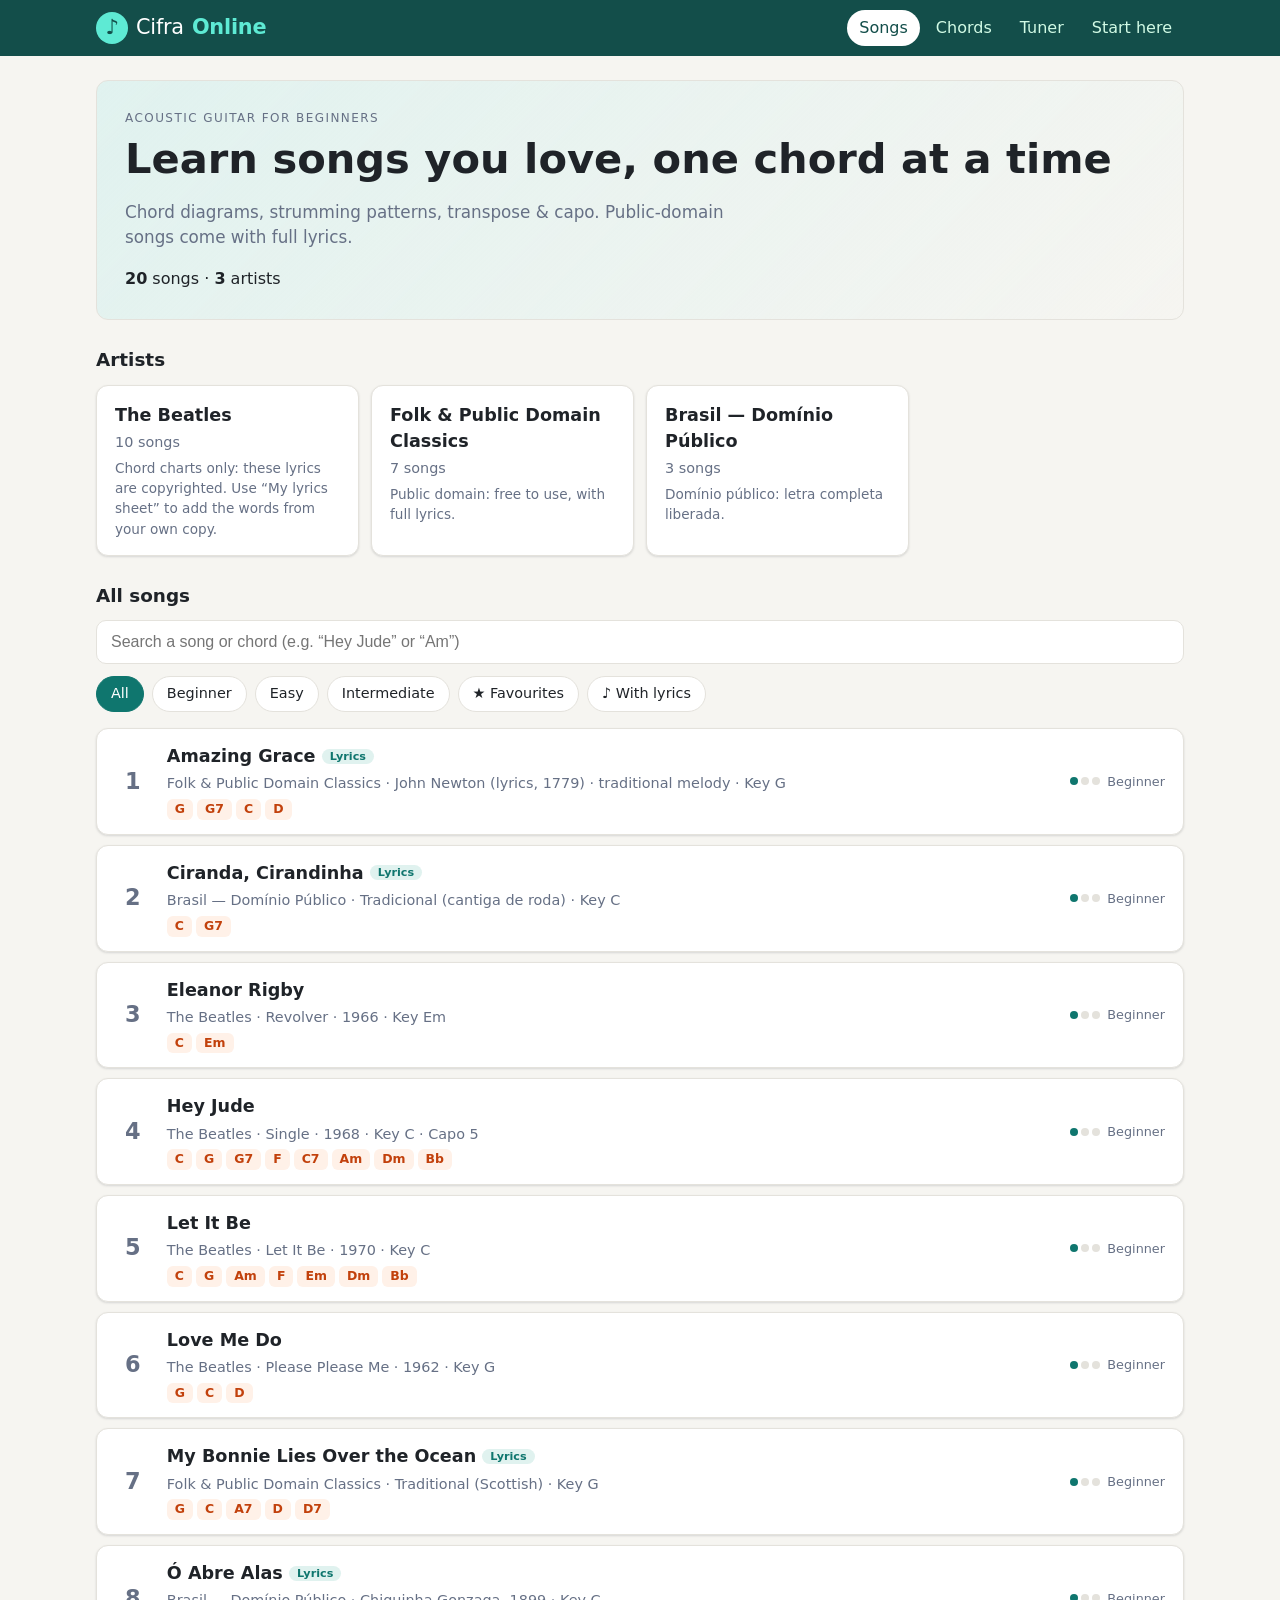
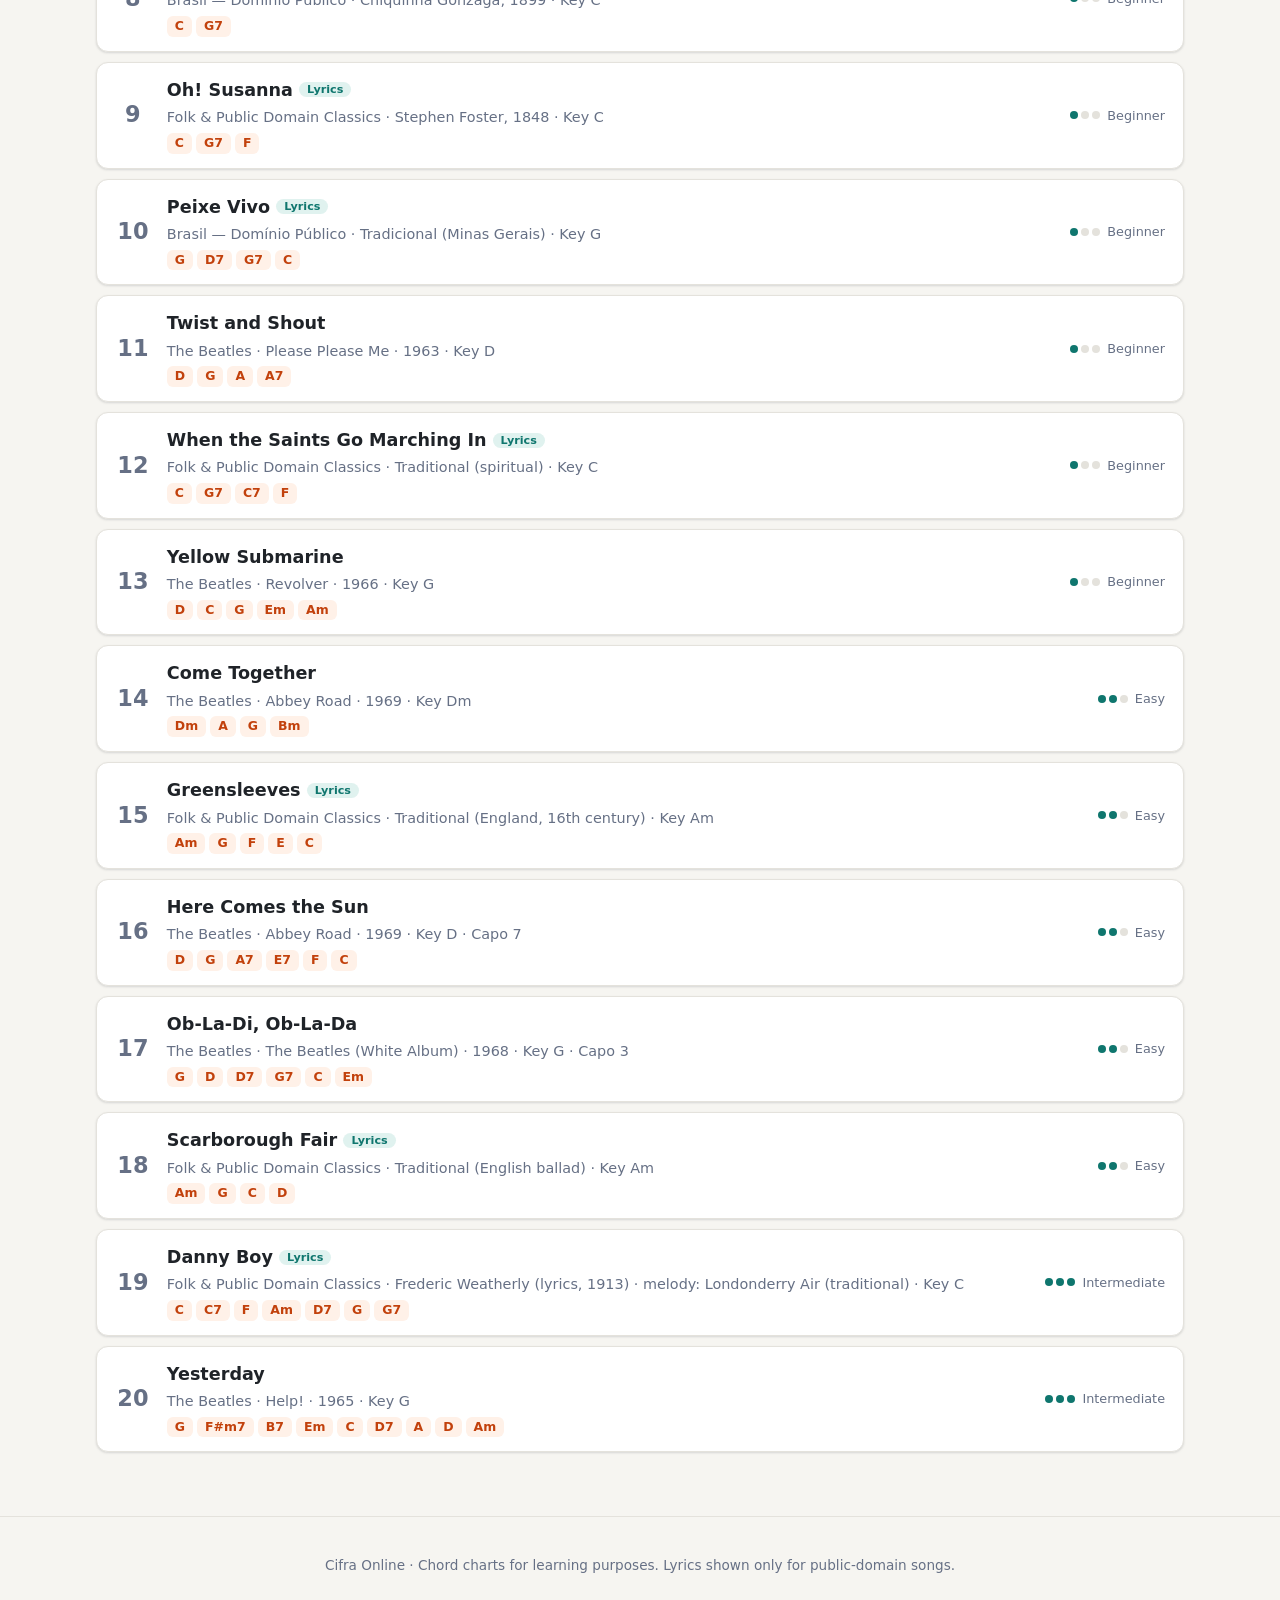
==== cifra-online.html @ 8c6633c1 "Tuner: choosing an option on a string replaces the note and closes the highlights First tap on a str" ====
<!doctype html>
<html lang="en">
<head>
  <meta charset="utf-8">
  <meta name="viewport" content="width=device-width, initial-scale=1">
  <title>Cifra Online — easy guitar chords for beginners</title>
  <meta name="description" content="Easy acoustic guitar chord charts for Beatles songs: diagrams, strumming patterns, transpose and capo.">
  <link rel="icon" href="data:image/svg+xml,<svg xmlns='http://www.w3.org/2000/svg' viewBox='0 0 100 100'><text y='.9em' font-size='90'>🎸</text></svg>">
  <style>
:root {
  --bg: #f6f5f1;
  --surface: #ffffff;
  --text: #1f2328;
  --muted: #667085;
  --border: #e4e2dc;
  --accent: #0f766e;
  --accent-soft: #e0f2ef;
  --chord: #c2410c;
  --chord-soft: #fff1e8;
  --top: #134e4a;
  --radius: 12px;
  --shadow: 0 1px 2px rgba(16, 24, 40, .06), 0 1px 3px rgba(16, 24, 40, .08);
}
@media (prefers-color-scheme: dark) {
  :root {
    --bg: #111416;
    --surface: #1a1f22;
    --text: #e8eaeb;
    --muted: #98a2ab;
    --border: #2b3236;
    --accent: #2dd4bf;
    --accent-soft: #123a36;
    --chord: #fb923c;
    --chord-soft: #3a2418;
    --top: #0b2b29;
    --shadow: none;
  }
}

* { box-sizing: border-box; }
html { scroll-behavior: auto; }
body {
  margin: 0;
  font-family: system-ui, -apple-system, "Segoe UI", Roboto, sans-serif;
  background: var(--bg);
  color: var(--text);
  line-height: 1.5;
}
a { color: var(--accent); }
h1 { font-size: clamp(1.8rem, 4vw, 2.6rem); margin: .2em 0; line-height: 1.15; }
h2 { font-size: 1.15rem; margin: 1.4em 0 .6em; }
code { background: var(--accent-soft); padding: 2px 6px; border-radius: 6px; }

.container { max-width: 1120px; margin: 0 auto; padding: 24px 16px 64px; }

/* Top bar */
.topbar { background: var(--top); color: #fff; position: sticky; top: 0; z-index: 10; }
.topbar-inner { max-width: 1120px; margin: 0 auto; padding: 10px 16px; display: flex; align-items: center; justify-content: space-between; gap: 16px; flex-wrap: wrap; }
.logo { color: #fff; text-decoration: none; font-size: 1.3rem; letter-spacing: -.01em; display: flex; align-items: center; gap: 8px; }
.logo b { color: #5eead4; }
.logo-mark { display: inline-grid; place-items: center; width: 32px; height: 32px; border-radius: 50%; background: #5eead4; color: var(--top); font-weight: 700; }
.nav { display: flex; gap: 4px; }
.nav a { color: #d1fae5; text-decoration: none; padding: 6px 12px; border-radius: 999px; font-weight: 500; }
.nav a:hover { background: rgba(255,255,255,.1); }
.nav a.active { background: #fff; color: var(--top); }

/* Hero / home */
.hero { background: linear-gradient(135deg, var(--accent-soft), transparent); border: 1px solid var(--border); border-radius: var(--radius); padding: 28px; margin-bottom: 20px; }
.eyebrow { text-transform: uppercase; letter-spacing: .12em; font-size: .75rem; color: var(--muted); margin: 0; }
.lead { color: var(--muted); font-size: 1.05rem; max-width: 60ch; }
.stats { margin: 0; }

.filters { display: flex; flex-direction: column; gap: 12px; margin-bottom: 16px; }
#search { width: 100%; padding: 12px 14px; font-size: 1rem; border-radius: 10px; border: 1px solid var(--border); background: var(--surface); color: var(--text); }
#search:focus { outline: 2px solid var(--accent); outline-offset: 1px; }
.chips { display: flex; flex-wrap: wrap; gap: 8px; }
.chip { border: 1px solid var(--border); background: var(--surface); color: var(--text); padding: 6px 14px; border-radius: 999px; cursor: pointer; font: inherit; font-size: .9rem; }
.chip.on { background: var(--accent); border-color: var(--accent); color: #fff; }

.song-list { display: grid; gap: 10px; }
.song-card { display: flex; align-items: center; gap: 16px; background: var(--surface); border: 1px solid var(--border); border-radius: var(--radius); padding: 14px 18px; text-decoration: none; color: inherit; box-shadow: var(--shadow); transition: transform .1s, border-color .1s; }
.song-card:hover { border-color: var(--accent); transform: translateY(-1px); }
.rank { font-size: 1.4rem; font-weight: 700; color: var(--muted); width: 1.6em; text-align: center; flex: none; }
.song-main { flex: 1; min-width: 0; display: flex; flex-direction: column; gap: 4px; }
.song-title { font-weight: 650; font-size: 1.1rem; }
.song-meta { color: var(--muted); font-size: .9rem; }
.star { color: #eab308; }
.chord-pills { display: flex; flex-wrap: wrap; gap: 4px; }
.pill { font-size: .78rem; font-weight: 600; color: var(--chord); background: var(--chord-soft); padding: 1px 8px; border-radius: 6px; }
.empty { color: var(--muted); text-align: center; padding: 40px; }

.level { display: inline-flex; align-items: center; gap: 3px; font-size: .8rem; color: var(--muted); white-space: nowrap; }
.level i { width: 8px; height: 8px; border-radius: 50%; background: var(--border); display: inline-block; }
.level i.on { background: var(--accent); }
.level span { margin-left: 4px; }

/* Song page */
.crumbs { font-size: .9rem; color: var(--muted); }
.crumbs a { text-decoration: none; }
.song-header { display: flex; justify-content: space-between; align-items: flex-start; gap: 16px; margin-bottom: 12px; }
.song-artist { margin: 0; color: var(--muted); font-size: 1.05rem; }
.song-facts { display: flex; flex-wrap: wrap; gap: 14px; align-items: center; color: var(--muted); font-size: .9rem; margin: 8px 0 0; }
.icon-btn { font-size: 1.6rem; background: none; border: 1px solid var(--border); border-radius: 50%; width: 48px; height: 48px; cursor: pointer; color: var(--border); flex: none; }
.icon-btn.on { color: #eab308; border-color: #eab308; }

.toolbar { display: flex; flex-wrap: wrap; gap: 10px 14px; align-items: center; background: var(--surface); border: 1px solid var(--border); border-radius: var(--radius); padding: 10px 12px; position: sticky; top: 56px; z-index: 5; box-shadow: var(--shadow); }
.tool { display: flex; align-items: center; gap: 6px; }
.tool-label { font-size: .75rem; text-transform: uppercase; letter-spacing: .08em; color: var(--muted); }
.key-name { min-width: 3.2em; text-align: center; color: var(--chord); font-size: 1.05rem; }
.btn { font: inherit; font-size: .9rem; border: 1px solid var(--border); background: var(--bg); color: var(--text); padding: 6px 12px; border-radius: 8px; cursor: pointer; text-decoration: none; display: inline-block; }
.btn:hover { border-color: var(--accent); }
.btn.primary { background: var(--accent); color: #fff; border-color: var(--accent); padding: 10px 18px; }
.btn.small { padding: 4px 10px; font-size: .85rem; }
.toggle { display: flex; align-items: center; gap: 6px; font-size: .9rem; cursor: pointer; }
#speed { width: 90px; accent-color: var(--accent); }

.sounding { color: var(--muted); margin: 14px 2px; }
.sounding strong { color: var(--text); }
.callout { background: var(--accent-soft); border-radius: 10px; padding: 10px 14px; }

.song-layout { display: grid; grid-template-columns: minmax(0, 1fr) 300px; gap: 24px; align-items: start; }
@media (max-width: 860px) {
  .song-layout { grid-template-columns: 1fr; }
  .sidebar { order: -1; }
  .toolbar { position: static; }
}

.sheet { background: var(--surface); border: 1px solid var(--border); border-radius: var(--radius); padding: 8px 22px 22px; box-shadow: var(--shadow); }
.section h3 { font-size: .8em; text-transform: uppercase; letter-spacing: .1em; color: var(--muted); margin: 1.4em 0 .5em; display: flex; align-items: center; gap: 8px; }
.repeat { font-size: .85em; background: var(--accent-soft); color: var(--accent); padding: 1px 8px; border-radius: 999px; letter-spacing: 0; font-weight: 700; }
.bars { display: flex; flex-wrap: wrap; margin-bottom: 8px; border-left: 3px solid var(--text); }
.bar { flex: 1 0 5.5em; display: flex; gap: .4em; align-items: center; padding: .45em .6em; border-right: 1px solid var(--border); border-top: 1px solid var(--border); border-bottom: 1px solid var(--border); min-height: 2.6em; }
.bars .bar:last-child { border-right: 3px solid var(--text); }
.chord { font: inherit; font-weight: 700; color: var(--chord); background: none; border: none; padding: 2px 4px; border-radius: 6px; cursor: pointer; }
.chord:hover { background: var(--chord-soft); }
.flash { animation: flash .5s; }
@keyframes flash { from { background: var(--chord); color: #fff; } to { background: transparent; } }
.note { font-size: .8em; color: var(--muted); font-style: italic; margin: 4px 0 0; }

.panel { background: var(--surface); border: 1px solid var(--border); border-radius: var(--radius); padding: 4px 16px 16px; margin-bottom: 16px; box-shadow: var(--shadow); }
.panel h2 small { font-weight: 400; color: var(--muted); font-size: .8rem; }
.diagrams { display: grid; grid-template-columns: repeat(auto-fill, minmax(84px, 1fr)); gap: 8px; }
.diagrams.big { grid-template-columns: repeat(auto-fill, minmax(130px, 1fr)); gap: 12px; }
.diagram-card { background: var(--bg); border: 1px solid var(--border); border-radius: 10px; padding: 6px 4px 2px; cursor: pointer; display: flex; flex-direction: column; align-items: center; color: var(--text); font: inherit; }
.diagram-card:hover { border-color: var(--chord); }
.diagram-card.static { cursor: default; width: 130px; flex: none; }
.diagram-card small { color: var(--muted); font-size: .72rem; padding-bottom: 4px; text-align: center; }
.diagram-name { font-weight: 700; color: var(--chord); }
.diagram { width: 100%; max-width: 120px; }
.diagram .fret, .diagram .string { stroke: var(--muted); stroke-width: 1; }
.diagram .nut { fill: var(--text); }
.diagram .dot { fill: var(--text); }
.diagram .finger { fill: var(--surface); font-size: 9px; font-weight: 700; }
.diagram .open { fill: none; stroke: var(--text); stroke-width: 1.3; }
.diagram .mute { fill: var(--muted); font-size: 12px; }
.diagram .fret-label { fill: var(--muted); font-size: 10px; }

.strum { display: flex; gap: 4px; margin-bottom: 10px; }
.beat { flex: 1; display: flex; flex-direction: column; align-items: center; background: var(--bg); border-radius: 8px; padding: 6px 0; border: 1px solid var(--border); }
.beat b { font-size: 1.3rem; color: var(--chord); line-height: 1; }
.beat.rest b { color: var(--border); }
.beat small { color: var(--muted); font-size: .75rem; }
.beat.now { background: var(--chord-soft); border-color: var(--chord); }
.hint { font-size: .85rem; color: var(--muted); }
.tips { padding-left: 18px; margin: 0; font-size: .92rem; }
.tips li { margin-bottom: 8px; }
.copyright { text-align: center; }

/* Chords & learn */
.legend { display: flex; flex-wrap: wrap; gap: 8px 20px; font-size: .9rem; color: var(--muted); }
.legend b { display: inline-block; vertical-align: middle; margin-right: 4px; }
.dot-sample { width: 12px; height: 12px; border-radius: 50%; background: var(--text); }
.open-sample { width: 10px; height: 10px; border-radius: 50%; border: 1.5px solid var(--text); }

.learn-card { background: var(--surface); border: 1px solid var(--border); border-radius: var(--radius); padding: 4px 22px 16px; margin-bottom: 16px; box-shadow: var(--shadow); }
.learn-row { display: flex; gap: 24px; align-items: center; flex-wrap: wrap; }
.tuner { display: grid; grid-template-columns: repeat(6, 1fr); gap: 8px; }
@media (max-width: 520px) { .tuner { grid-template-columns: repeat(3, 1fr); } }
.string-btn { font: inherit; background: var(--bg); border: 1px solid var(--border); border-radius: 10px; padding: 10px 4px; cursor: pointer; color: var(--text); display: flex; flex-direction: column; align-items: center; }
.string-btn:hover { border-color: var(--accent); }
.string-btn b { font-size: 1.4rem; color: var(--accent); }
.string-btn small { color: var(--muted); }
.bars.demo { max-width: 400px; font-size: 18px; }

.footer { text-align: center; color: var(--muted); font-size: .85rem; padding: 24px 16px; border-top: 1px solid var(--border); }

@media print {
  .topbar, .toolbar, .footer, .crumbs, .icon-btn, #playStrum, .copyright { display: none !important; }
  body { background: #fff; color: #000; }
  .song-layout { grid-template-columns: 1fr 220px; }
  .sheet, .panel { box-shadow: none; border: none; }
}

/* View tabs + "My lyrics sheet" */
.view-tabs { display: flex; gap: 4px; margin: 4px 0 12px; border-bottom: 1px solid var(--border); }
.tab { font: inherit; background: none; border: none; border-bottom: 3px solid transparent; padding: 8px 14px; cursor: pointer; color: var(--muted); font-weight: 600; }
.tab.on { color: var(--accent); border-bottom-color: var(--accent); }
.my-text { width: 100%; min-height: 420px; font-family: ui-monospace, Menlo, Consolas, monospace; font-size: 15px; line-height: 1.6; padding: 12px; border-radius: 10px; border: 1px solid var(--border); background: var(--bg); color: var(--text); resize: vertical; }
.edit-actions { display: flex; flex-wrap: wrap; gap: 8px; margin-top: 10px; }
.edit-actions.top { justify-content: flex-end; margin: 10px 0 0; }
.btn.danger { color: #dc2626; }
.empty-mine { text-align: center; padding: 24px 8px; }
.cp-heading { font-size: .8em; text-transform: uppercase; letter-spacing: .1em; color: var(--muted); margin: 1.4em 0 .4em; }
.cp-line { display: flex; flex-wrap: wrap; align-items: flex-end; margin-bottom: .3em; }
.cp-seg { display: inline-flex; flex-direction: column; }
.cp-chord { min-height: 1.5em; }
.cp-chord .chord { padding: 0 2px; margin-left: -2px; }
.cp-text { white-space: pre; }
.cp-gap { height: .8em; }
@media print { .view-tabs, .edit-actions { display: none !important; } }

/* Artists */
.artist-grid { display: grid; grid-template-columns: repeat(auto-fill, minmax(240px, 1fr)); gap: 12px; margin-bottom: 8px; }
.artist-card { display: flex; flex-direction: column; gap: 4px; background: var(--surface); border: 1px solid var(--border); border-radius: var(--radius); padding: 16px 18px; text-decoration: none; color: inherit; box-shadow: var(--shadow); }
.artist-card:hover { border-color: var(--accent); }
.artist-name { font-weight: 700; font-size: 1.1rem; }
.artist-note { font-size: .85rem; color: var(--muted); }
.badge { font-size: .7rem; font-weight: 700; color: var(--accent); background: var(--accent-soft); padding: 1px 8px; border-radius: 999px; vertical-align: middle; }
.song-artist a { color: inherit; }
.view-tabs[hidden] { display: none; }

/* ---------- Fretboard & Tuner ---------- */
:root { --fw: 52px; --open-w: 46px; --tune-w: 128px;
  --c-root: #dc2626; --c-third: #2563eb; --c-fifth: #059669; --c-seventh: #9333ea; --c-other: #d97706;
  --wood: #4a2f1d; --wood-2: #5b3a24; --fretwire: #c8c2b4; --string: #e9e4d6; }
@media (max-width: 640px) { :root { --fw: 42px; --open-w: 40px; --tune-w: 104px; } }

.fb-tuning-bar { display: flex; flex-wrap: wrap; gap: 10px 14px; align-items: center; padding-top: 12px; }
.fb-tuning-bar select, .fb-type-row select { font: inherit; padding: 6px 10px; border-radius: 8px; border: 1px solid var(--border); background: var(--bg); color: var(--text); max-width: 100%; }
.fb-tuning-names { display: flex; gap: 8px; flex-wrap: wrap; font-size: 1.3rem; font-weight: 700; margin: 12px 0 4px; }
.fb-tuning-names span { background: var(--accent-soft); color: var(--accent); padding: 2px 12px; border-radius: 8px; }
.fb-changes { margin: 8px 0 0; padding-left: 18px; font-size: .92rem; }
.fb-changes li { margin-bottom: 6px; }
.warn { color: #dc2626; font-weight: 600; }
.fb-modes { margin-top: 20px; }
.fb-roots { margin: 8px 0; }
.fb-roots .chip { min-width: 46px; }
.fb-type-row { display: flex; flex-wrap: wrap; gap: 10px; align-items: center; }
.fb-formula { font-size: 1.05rem; }
.fb-options { display: flex; flex-wrap: wrap; gap: 10px 18px; align-items: center; margin: 10px 0; }

.fb-wrap { overflow-x: auto; border-radius: var(--radius); border: 1px solid var(--border); background: var(--surface); padding: 10px 6px 4px; }
.fb { width: 100%; min-width: max-content; user-select: none; -webkit-user-select: none; }
.fb.lefty .fb-row { direction: rtl; }
.fb.lefty .fb-tune, .fb.lefty .fb-cell { direction: ltr; }
.fb-row { display: grid; grid-template-columns: var(--tune-w) 1fr; align-items: stretch; }
.fb-tune { display: flex; align-items: center; justify-content: flex-end; gap: 4px; padding-right: 8px; }
.fb-btn { font: inherit; width: 26px; height: 26px; border-radius: 6px; border: 1px solid var(--border); background: var(--bg); color: var(--text); cursor: pointer; line-height: 1; }
.fb-btn:hover { border-color: var(--accent); }
.fb-note { font: inherit; font-weight: 700; min-width: 48px; padding: 2px 6px; border-radius: 6px; border: 1px solid var(--border); background: var(--surface); color: var(--text); cursor: pointer; white-space: nowrap; }
.fb-note.changed { border-color: var(--chord); color: var(--chord); }
.fb-note em { font-style: normal; font-size: .75em; margin-left: 3px; color: var(--chord); }

.fb-strings { display: grid; grid-template-columns: var(--open-w) repeat(15, minmax(var(--fw), 1fr)); position: relative; background: linear-gradient(var(--wood), var(--wood-2)); touch-action: pan-y; cursor: ew-resize; }
.fb-row:first-child .fb-strings { border-radius: 8px 8px 0 0; }
.fb-row:nth-last-child(2) .fb-strings { border-radius: 0 0 8px 8px; }
.fb-strings::before { content: ""; position: absolute; left: 0; right: 0; top: 50%; height: var(--thick); transform: translateY(-50%); background: var(--string); box-shadow: 0 1px 1px rgba(0,0,0,.4); pointer-events: none; }
.fb-row.dragging .fb-strings::before { background: #fde68a; }
.fb-cell { position: relative; height: 38px; border-right: 2px solid var(--fretwire); }
.fb-cell.open { background: var(--surface); border-right: 6px solid #f1ede4; }
.fb-dot { position: absolute; left: 50%; top: 50%; transform: translate(-50%, -50%); width: 23px; height: 23px; border-radius: 50%; display: grid; place-items: center; font-size: .66rem; font-weight: 700; letter-spacing: -.02em; color: #fff; z-index: 1; pointer-events: none;
  background-image: radial-gradient(circle at 35% 30%, rgba(255,255,255,.28), rgba(255,255,255,0) 60%);
  box-shadow: 0 1px 2px rgba(0,0,0,.35); transition: transform .18s ease, opacity .18s ease, box-shadow .18s ease, background-color .18s ease; }
.fb-row.dragging .fb-dot { transform: translate(calc(-50% + var(--dx, 0px)), -50%); opacity: .85; }
.fb-dot.natural { background-color: #f8fafc; color: #1f2328; }
.fb-dot.accidental { background-color: rgba(248, 250, 252, .3); color: #fff; font-weight: 500; }
.fb-dot.ghost { background-color: rgba(255,255,255,.16); color: rgba(255,255,255,.75); font-weight: 500; width: 18px; height: 18px; font-size: .58rem; box-shadow: none; }
.fb-dot.role-root { background-color: var(--c-root); }
.fb-dot.role-third { background-color: var(--c-third); }
.fb-dot.role-fifth { background-color: var(--c-fifth); }
.fb-dot.role-seventh { background-color: var(--c-seventh); }
.fb-dot.role-other { background-color: var(--c-other); }
.fb-dot.faded { opacity: .3; transform: translate(-50%, -50%) scale(.82); }
.fb-dot.pick { box-shadow: 0 0 0 2px #fff, 0 0 0 3.5px rgba(17,17,17,.85), 0 2px 6px rgba(0,0,0,.45); transform: translate(-50%, -50%) scale(1.08); z-index: 2; }
.fb-mute { position: absolute; inset: 0; display: grid; place-items: center; font-size: 1.3rem; font-weight: 700; color: var(--muted); }
.fb-row.markers .fb-strings { background: none; cursor: default; touch-action: auto; }
.fb-row.markers .fb-strings::before { display: none; }
.fb-cell.mark { border-right: 2px solid transparent; height: 34px; display: flex; flex-direction: column; align-items: center; justify-content: center; color: var(--muted); font-size: .75rem; }
.fb-cell.mark b { font-size: .6rem; letter-spacing: 2px; color: var(--chord); height: 10px; }

.fb-legend { display: flex; flex-wrap: wrap; gap: 8px 18px; margin: 10px 2px 18px; font-size: .88rem; color: var(--muted); align-items: center; }
.fb-legend span { display: inline-flex; align-items: center; gap: 6px; }
.fb-legend .fb-dot { position: static; transform: none; width: 16px; height: 16px; display: inline-grid; font-size: .58rem; }
.fb-legend .fb-dot.natural { border: 1px solid var(--border); }
.fb-legend .fb-dot.accidental { background: #94a3b8; }
.fb-legend .fb-dot.pick { transform: none; }

.diagram-card.on { border-color: var(--chord); box-shadow: 0 0 0 2px var(--chord); }
.diagram-card code { font-size: .75rem; }
.fb-compare-row { display: flex; align-items: center; gap: 16px; flex-wrap: wrap; }
.fb-compare-row .diagram-card { width: 140px; cursor: default; }
.fb-arrow { font-size: 2rem; color: var(--muted); }
.fb-tuning-bar .tool, .fb-type-row .tool { flex-wrap: wrap; min-width: 0; max-width: 100%; }
.fb-tuning-bar select, .fb-type-row select { width: auto; max-width: min(100%, calc(100vw - 48px)); }

/* Mode switch (segmented control) */
.fb-mode-row { display: flex; flex-wrap: wrap; align-items: center; gap: 8px 12px; margin-top: 20px; }
.fb-seg { display: inline-flex; border: 1px solid var(--border); border-radius: 999px; padding: 3px; background: var(--surface); gap: 2px; margin: 0; }
.fb-seg .tab { border: none; border-radius: 999px; padding: 8px 18px; color: var(--muted); font-weight: 600; }
.fb-seg .tab.on { background: var(--accent); color: #fff; }
.fb-types { margin: 6px 0; }
.fb-types .chip small, .fb-pickers .chip small { color: inherit; opacity: .7; font-weight: 700; margin-right: 2px; }
.fb-sub { margin: 10px 0 4px; }
.note-link { font: inherit; font-weight: 700; background: none; border: none; border-bottom: 2px dotted var(--accent); color: var(--text); cursor: pointer; padding: 0 2px; }
.note-link.on { background: #facc15; color: #111; border-radius: 4px; }

/* Tapped note: every place it appears glows, the exact pitch is filled */
.fb-dot.focus { box-shadow: 0 0 0 2px #facc15, 0 0 10px 1px rgba(250, 204, 21, .8); opacity: 1 !important; z-index: 3; }
.fb-dot.focus-exact { background-color: #facc15 !important; color: #111 !important; transform: translate(-50%, -50%) scale(1.1); }
.fb-dot.inline { position: static; transform: none; display: inline-grid; vertical-align: middle; margin-right: 6px; width: 22px; height: 22px; }
.fb-focus { display: flex; flex-wrap: wrap; gap: 8px 12px; align-items: center; justify-content: space-between; margin: 10px 2px 0; font-size: .92rem; }

/* Rotate hint: only on phones held upright */
.rotate-hint { display: none; }
@media (orientation: portrait) and (max-width: 640px) { .rotate-hint { display: block; } }

/* Phone held sideways: fit all 15 frets on screen */
@media (orientation: landscape) and (max-height: 540px) {
  :root { --fw: 26px; --open-w: 30px; --tune-w: 58px; }
  .topbar { position: static; }
  .container { padding-left: max(10px, env(safe-area-inset-left)); padding-right: max(10px, env(safe-area-inset-right)); }
  .fb-wrap { padding: 4px 2px 2px; }
  .fb-btn { display: none; }
  .fb-tune { padding-right: 4px; }
  .fb-note { min-width: 0; padding: 1px 4px; font-size: .8rem; }
  .fb-cell { height: 31px; }
  .fb-cell.mark { height: 24px; }
  .fb-dot { width: 19px; height: 19px; font-size: .56rem; }
  .fb-dot.ghost { width: 15px; height: 15px; font-size: .5rem; }
}

/* Full-screen neck */
.fb-stage:fullscreen, .fb-stage:-webkit-full-screen { background: var(--bg); padding: 12px max(12px, env(safe-area-inset-left)); overflow: auto; display: flex; flex-direction: column; justify-content: center; }
.fb-stage:fullscreen .fb-wrap { flex: none; }

/* Finger numbers inside the dots */
.fb-dot.finger { font-size: .74rem; font-weight: 800; }
.fb-dot.finger.open-string { background-color: transparent; color: #fff; box-shadow: inset 0 0 0 2px #fff; background-image: none; }
.fb-legend .fb-dot.finger.open-string { color: var(--text); box-shadow: inset 0 0 0 1.5px var(--text); }
.fb-dot.barre-note { border-radius: 7px; }
.fb-pos { display: flex; flex-wrap: wrap; gap: 6px; align-items: center; margin: 6px 0; }
.fb-pos .chip { min-width: 40px; padding: 4px 10px; }
.finger-count { display: block; font-weight: 600; color: var(--text); }

/* Bar above the neck: current tuning + back to standard */
.fb-stage-bar { display: flex; flex-wrap: wrap; align-items: center; justify-content: space-between; gap: 6px 12px; margin-bottom: 8px; font-size: .92rem; }
.fb-stage-bar strong { letter-spacing: .08em; color: var(--chord); }
.btn:disabled { opacity: .45; cursor: default; border-color: var(--border); }
#stdBtn:not(:disabled) { background: var(--accent); color: #fff; border-color: var(--accent); }
@media (orientation: landscape) and (max-height: 540px) { .fb-stage-bar { margin-bottom: 4px; font-size: .82rem; } }

/* Building your own shape */
.fb-dot.option { opacity: 1 !important; transform: translate(-50%, -50%) scale(1) !important; outline: 2px dashed #fff; outline-offset: 2px; z-index: 2; }
.fb-row.active-string .fb-strings::before { background: #fde68a; box-shadow: 0 0 6px rgba(253, 230, 138, .8); }
.fb-row.active-string .fb-note { border-color: #facc15; }
.fb-shape-info { display: flex; flex-wrap: wrap; gap: 6px 14px; align-items: center; margin: 10px 2px 0; padding: 8px 12px; border-radius: 10px; background: var(--accent-soft); font-size: .92rem; }
.fb-shape-info .chord-name { color: var(--chord); font-size: 1.05rem; }
.fb-shape-btns { display: inline-flex; gap: 6px; margin-left: auto; }
.ok { color: #059669; font-weight: 600; }
.fb-edit-hint { margin: 8px 2px 0; }

</style>
</head>
<body>
  <header class="topbar">
    <div class="topbar-inner">
      <a class="logo" href="#/"><span class="logo-mark">♪</span> Cifra<b>Online</b></a>
      <nav class="nav">
        <a href="#/" data-route="home">Songs</a>
        <a href="#/chords" data-route="chords">Chords</a>
        <a href="#/tuner" data-route="tuner">Tuner</a>
        <a href="#/learn" data-route="learn">Start here</a>
      </nav>
    </div>
  </header>

  <main id="app" class="container"></main>

  <footer class="footer">
    <p>Cifra Online · Chord charts for learning purposes. Lyrics shown only for public-domain songs.</p>
  </footer>

  <script>
/*
 * Song data.
 *
 * Lyrics are intentionally NOT included (they are copyrighted). Each song is
 * described by its chord progression, which is what a beginner needs to play
 * along with the recording.
 *
 * Format of a section line:
 *   "C | G | Am | F"   -> four bars, one chord per bar
 *   "G C | D"          -> first bar split between G and C, second bar D
 *
 * key          : the key of the chord SHAPES written below
 * capo         : recommended capo fret so the shapes match the recording
 * originalKey  : the key you hear on the record
 * strum        : 8 eighth-note slots ("1 & 2 & 3 & 4 &"); D = down, U = up, - = miss
 * level        : 1 = first weeks, 2 = a few months, 3 = stretch goal
 */
const SONGS = [
  {
    id: "let-it-be",
    title: "Let It Be",
    album: "Let It Be",
    year: 1970,
    key: "C",
    capo: 0,
    originalKey: "C",
    bpm: 72,
    level: 1,
    strum: "D-DU-UDU",
    tips: [
      "The whole song is built on four chords: C, G, Am and F. Learn the switch G → Am → F first.",
      "If the full F is hard, use the 'mini F' shown in the diagram (only four strings).",
      "Play slowly: one strum pattern per bar, two bars per vocal line."
    ],
    sections: [
      { name: "Intro", lines: ["C | G | Am | F", "C | G | F | C"] },
      { name: "Verse", lines: ["C | G | Am | F", "C | G | F | C"], repeat: 2 },
      { name: "Chorus", lines: ["Am | G | F | C", "C | G | F | C"] },
      { name: "Turnaround", lines: ["F Em | Dm C | Bb F | G F | C"], note: "Played after the chorus. Bb is optional — skip it and hold F if you're not ready." },
      { name: "Solo", lines: ["C | G | Am | F", "C | G | F | C"], note: "Same chords as the verse." },
      { name: "Outro", lines: ["Am | G | F | C", "C | G | F | C"] }
    ]
  },
  {
    id: "hey-jude",
    title: "Hey Jude",
    album: "Single",
    year: 1968,
    key: "C",
    capo: 5,
    originalKey: "F",
    bpm: 74,
    level: 1,
    strum: "D-DU-UDU",
    tips: [
      "Written here with easy C-shapes. Put a capo on fret 5 to sound exactly like the record (in F).",
      "The G → G7 change only moves one finger: lift your ring finger and put your index on the 1st fret of the high E string.",
      "The long 'na na na' ending is just three chords on repeat: C, Bb, F. Great practice for the Bb barre!"
    ],
    sections: [
      { name: "Verse", lines: ["C | G | G7 | C", "F | C | G7 | C"], repeat: 2 },
      { name: "Bridge", lines: ["C7 | F | Am | Dm", "G7 | C", "C7 | F | Am | Dm", "G7 | C | G | G7"] },
      { name: "Verse", lines: ["C | G | G7 | C", "F | C | G7 | C"] },
      { name: "Coda", lines: ["C | Bb | F | C"], repeat: 8, note: "Repeat as long as you like." }
    ]
  },
  {
    id: "love-me-do",
    title: "Love Me Do",
    album: "Please Please Me",
    year: 1962,
    key: "G",
    capo: 0,
    originalKey: "G",
    bpm: 74,
    level: 1,
    strum: "D-DU-UDU",
    tips: [
      "Only three chords: G, C and D. A perfect first Beatles song.",
      "Most bars switch between G and C every two beats — keep your ring finger anchored on the 3rd fret of the B string if you use the 4-finger G.",
      "The bridge (D → C → G) is where the harmonica solo happens."
    ],
    sections: [
      { name: "Intro", lines: ["G C | G C", "G C | G C"] },
      { name: "Verse", lines: ["G C | G C", "G C | C", "G C | G C"], repeat: 2 },
      { name: "Bridge", lines: ["D | C | G | G", "D | C | G | G"] },
      { name: "Verse", lines: ["G C | G C", "G C | C", "G C | G C"] },
      { name: "Solo", lines: ["D | C | G | G", "D | C | G | G"], note: "Harmonica solo over the bridge chords." },
      { name: "Outro", lines: ["G C | G C"], repeat: 3 }
    ]
  },
  {
    id: "twist-and-shout",
    title: "Twist and Shout",
    album: "Please Please Me",
    year: 1963,
    key: "D",
    capo: 0,
    originalKey: "D",
    bpm: 124,
    level: 1,
    strum: "D-DUDUDU",
    tips: [
      "Three chords, one loop: D → G → A. Once you have it, you have the whole song.",
      "It's fast! Practise the loop at half speed first, then speed up.",
      "In the famous build-up, just strum A and get louder each bar, ending on A7."
    ],
    sections: [
      { name: "Intro", lines: ["D G | A | D G | A"] },
      { name: "Verse", lines: ["D G | A | D G | A"], repeat: 4 },
      { name: "Build-up", lines: ["A | A | A | A7"], note: "Strum harder each bar — this is the 'aaah' section." },
      { name: "Verse", lines: ["D G | A | D G | A"], repeat: 4 },
      { name: "Ending", lines: ["D G | A | D"] }
    ]
  },
  {
    id: "yellow-submarine",
    title: "Yellow Submarine",
    album: "Revolver",
    year: 1966,
    key: "G",
    capo: 0,
    originalKey: "G",
    bpm: 110,
    level: 1,
    strum: "D-D-DUDU",
    tips: [
      "Verse lines start on D, not G — listen to the record to feel where it lands.",
      "The chorus is only G and D. Sing along, it helps keep time!",
      "Am and C are neighbours: keep your index and middle fingers in place and move only the ring finger."
    ],
    sections: [
      { name: "Verse", lines: ["D C | G | Em Am | C D", "D C | G | Em Am | C D"], repeat: 2 },
      { name: "Chorus", lines: ["G | D | D | G", "G | D | D | G"] },
      { name: "Verse", lines: ["D C | G | Em Am | C D", "D C | G | Em Am | C D"] },
      { name: "Chorus", lines: ["G | D | D | G", "G | D | D | G"], repeat: 2 }
    ]
  },
  {
    id: "eleanor-rigby",
    title: "Eleanor Rigby",
    album: "Revolver",
    year: 1966,
    key: "Em",
    capo: 0,
    originalKey: "Em",
    bpm: 136,
    level: 1,
    strum: "D-D-D-D-",
    tips: [
      "Just two chords: Em and C. The record has strings instead of guitars, so short, punchy down-strums sound great.",
      "Em → C: keep your middle finger on the A string, 2nd fret, and slide it to the 3rd fret.",
      "This is in a MINOR key (Em) — notice how it sounds darker than Let It Be."
    ],
    sections: [
      { name: "Intro", lines: ["C | C | Em | Em", "C | C | Em | Em"] },
      { name: "Verse", lines: ["Em | Em | Em | C", "C | C | Em | Em"], repeat: 2 },
      { name: "Chorus", lines: ["Em | Em | C | Em", "Em | Em | C | Em"] },
      { name: "Verse", lines: ["Em | Em | Em | C", "C | C | Em | Em"], repeat: 2 },
      { name: "Outro", lines: ["C | C | Em | Em"] }
    ]
  },
  {
    id: "come-together",
    title: "Come Together",
    album: "Abbey Road",
    year: 1969,
    key: "Dm",
    capo: 0,
    originalKey: "Dm",
    bpm: 82,
    level: 2,
    strum: "D-D-D-DU",
    tips: [
      "Verses sit on Dm for a long time — keep the groove relaxed and steady.",
      "Bm is shown as an easy 4-string version. Use it until you're ready for the full barre.",
      "The chorus (Bm → A → G) moves DOWN step by step — a sound worth remembering."
    ],
    sections: [
      { name: "Intro", lines: ["Dm | Dm | Dm | Dm"] },
      { name: "Verse", lines: ["Dm | Dm | Dm | Dm", "A | A", "G | A"], repeat: 2 },
      { name: "Chorus", lines: ["Bm | A | G | G"] },
      { name: "Verse", lines: ["Dm | Dm | Dm | Dm", "A | A", "G | A"], repeat: 2 },
      { name: "Chorus", lines: ["Bm | A | G | G"] },
      { name: "Outro", lines: ["Bm | A | G | G"], repeat: 4 }
    ]
  },
  {
    id: "here-comes-the-sun",
    title: "Here Comes the Sun",
    album: "Abbey Road",
    year: 1969,
    key: "D",
    capo: 7,
    originalKey: "A",
    bpm: 129,
    level: 2,
    strum: "D-DU-UDU",
    tips: [
      "Capo on fret 7 and play D-shapes — this is how it was played on the record.",
      "No capo? It still sounds great, just lower (in D).",
      "The bridge has an unusual rhythm (bars of different lengths). Listen several times before trying it."
    ],
    sections: [
      { name: "Intro", lines: ["D | G | A7 | A7"], repeat: 2 },
      { name: "Chorus", lines: ["D | G | E7 | D"] },
      { name: "Verse", lines: ["D | G | A7 | A7", "D | G | A7 | A7"] },
      { name: "Chorus", lines: ["D | G | E7 | D"] },
      { name: "Bridge", lines: ["F | C | G | D | A7"], repeat: 3, note: "Count along to the record — the bar lengths change here." },
      { name: "Chorus", lines: ["D | G | E7 | D"], repeat: 2 }
    ]
  },
  {
    id: "ob-la-di-ob-la-da",
    title: "Ob-La-Di, Ob-La-Da",
    album: "The Beatles (White Album)",
    year: 1968,
    key: "G",
    capo: 3,
    originalKey: "B♭",
    bpm: 112,
    level: 2,
    strum: "D-DU-UDU",
    tips: [
      "Capo 3 + G-shapes = the record's key (B♭).",
      "Once comfortable, try a ska-style strum: only up-strums on the '&' of each beat (-U-U-U-U).",
      "G → G7 → C is a classic move: the 7th chord 'pulls' your ear towards C."
    ],
    sections: [
      { name: "Verse", lines: ["G | D | D7 | G", "G | G7 | C | C", "G | D | G"], repeat: 2 },
      { name: "Chorus", lines: ["G | D | Em | G", "G | D | G"] },
      { name: "Bridge", lines: ["C | C | G | G", "C | C | G | D"] },
      { name: "Verse", lines: ["G | D | D7 | G", "G | G7 | C | C", "G | D | G"] },
      { name: "Chorus", lines: ["G | D | Em | G", "G | D | G"], repeat: 2 }
    ]
  },
  {
    id: "yesterday",
    title: "Yesterday",
    album: "Help!",
    year: 1965,
    key: "G",
    capo: 0,
    originalKey: "F",
    tuning: "On the record the guitar is tuned down a whole step (D G C F A D), so G-shapes sound in F. In standard tuning it simply sounds a bit higher.",
    bpm: 96,
    level: 3,
    strum: "D-D-DUDU",
    tips: [
      "A stretch goal: F#m7 and B7 come fast after G. Practise G → F#m7 → B7 → Em on its own.",
      "F#m7 here is the easy 4-string version (index finger flat across fret 2).",
      "Try gentle fingerpicking instead of strumming: thumb on the bass note, then fingers on the top 3 strings."
    ],
    sections: [
      { name: "Verse", lines: ["G | F#m7 B7 | Em | Em", "C D7 | G | Em A | C G"], repeat: 2 },
      { name: "Bridge", lines: ["F#m7 B7 | Em D | C | Am D | G"], repeat: 2 },
      { name: "Verse", lines: ["G | F#m7 B7 | Em | Em", "C D7 | G | Em A | C G"] },
      { name: "Outro", lines: ["Em A | C G"] }
    ]
  }
];

const ARTISTS = [
  {
    id: "the-beatles",
    name: "The Beatles",
    blurb: "Liverpool, 1960–1970. Simple chords, unforgettable songs — the perfect place to start on acoustic guitar.",
    note: "Chord charts only: these lyrics are copyrighted. Use “My lyrics sheet” to add the words from your own copy."
  },
  {
    id: "folk-classics",
    name: "Folk & Public Domain Classics",
    blurb: "Traditional songs and classics whose copyright has expired — full lyrics with chords above the words.",
    note: "Public domain: free to use, with full lyrics."
  },
  {
    id: "brasil-dominio-publico",
    name: "Brasil — Domínio Público",
    blurb: "Cantigas de roda, modinhas e marchinhas tradicionais: letra completa e cifra.",
    note: "Domínio público: letra completa liberada."
  }
];

// Beatles songs belong to the Beatles artist page.
SONGS.forEach(s => { if (!s.artist) s.artist = "the-beatles"; });

</script>
  <script>
/*
 * Public-domain songs: full lyrics with inline chords (ChordPro style).
 *
 * Only texts that are out of copyright are included: traditional songs, or
 * songs whose authors died more than 70 years ago (Brazil: life + 70 years,
 * Lei 9.610/98, art. 41). Modern arrangements/translations are NOT used.
 *
 * Lyrics format: "[C]word" puts the chord C above "word"; lines starting
 * with "#" are section titles.
 * strum: 8 slots for 4/4, 6 slots for 3/4 ("1 & 2 & 3 &").
 */
const PD_SONGS = [
  {
    id: "amazing-grace",
    artist: "folk-classics",
    title: "Amazing Grace",
    author: "John Newton (lyrics, 1779) · traditional melody",
    key: "G", capo: 0, originalKey: "G", bpm: 80, level: 1,
    timeSig: "3/4", strum: "D-DUDU",
    tips: [
      "A waltz: count 1-2-3, 1-2-3. Strum a strong down-strum on '1'.",
      "G → G7 only changes one note — move your finger from the 3rd fret to the 1st fret of the high E string.",
      "Every verse uses exactly the same chords."
    ],
    lyrics: `# Verse 1
A[G]mazing grace, how [G7]sweet the [C]sound
That [G]saved a wretch like [D]me
I [G]once was lost, but [G7]now am [C]found
Was [G]blind, but [D]now I [G]see

# Verse 2
'Twas [G]grace that taught my [G7]heart to [C]fear
And [G]grace my fears re[D]lieved
How [G]precious did that [G7]grace ap[C]pear
The [G]hour I [D]first be[G]lieved

# Verse 3
Through [G]many dangers, [G7]toils and [C]snares
I [G]have already [D]come
'Tis [G]grace hath brought me [G7]safe thus [C]far
And [G]grace will [D]lead me [G]home

# Verse 4
When [G]we've been there ten [G7]thousand [C]years
Bright [G]shining as the [D]sun
We've [G]no less days to [G7]sing God's [C]praise
Than [G]when we'd [D]first be[G]gun`
  },
  {
    id: "oh-susanna",
    artist: "folk-classics",
    title: "Oh! Susanna",
    author: "Stephen Foster, 1848",
    key: "C", capo: 0, originalKey: "C", bpm: 110, level: 1,
    strum: "D-DUD-DU",
    tips: [
      "Only three chords: C, F and G7.",
      "Most of the song is C ↔ G7. Practise that switch until you don't need to look.",
      "Bouncy and cheerful — keep the strum light."
    ],
    lyrics: `# Verse 1
I [C]come from Alabama with my [G7]banjo on my knee
I'm [C]going to Louisiana, my [G7]true love for to [C]see
It [C]rained all night the day I left, the [G7]weather it was dry
The [C]sun so hot I froze to death, Su[G7]sanna, don't you [C]cry

# Chorus
[F]Oh! Susanna, oh [C]don't you cry for [G7]me
For I [C]come from Alabama with my [G7]banjo on my [C]knee

# Verse 2
I [C]had a dream the other night when [G7]everything was still
I [C]thought I saw Susanna a-[G7]coming down the [C]hill
The [C]buckwheat cake was in her mouth, the [G7]tear was in her eye
Says [C]I, I'm coming from the south, Su[G7]sanna, don't you [C]cry

# Chorus
[F]Oh! Susanna, oh [C]don't you cry for [G7]me
For I [C]come from Alabama with my [G7]banjo on my [C]knee`
  },
  {
    id: "when-the-saints",
    artist: "folk-classics",
    title: "When the Saints Go Marching In",
    author: "Traditional (spiritual)",
    key: "C", capo: 0, originalKey: "C", bpm: 120, level: 1,
    strum: "D-DUD-DU",
    tips: [
      "C, F, G7 — plus C7 as a 'bridge' into F. C7 adds your pinky to the C shape.",
      "Great for practising changes in time: sing slowly and change exactly on the word."
    ],
    lyrics: `# Verse 1
Oh when the [C]saints go marching in
Oh when the saints go marching [G7]in
Oh Lord, I [C]want to [C7]be in that [F]number
When the [C]saints go [G7]marching [C]in

# Verse 2
Oh when the [C]sun refuse to shine
Oh when the sun refuse to [G7]shine
Oh Lord, I [C]want to [C7]be in that [F]number
When the [C]sun re[G7]fuse to [C]shine

# Verse 3
Oh when the [C]trumpet sounds the call
Oh when the trumpet sounds the [G7]call
Oh Lord, I [C]want to [C7]be in that [F]number
When the [C]trumpet [G7]sounds the [C]call

# Verse 1 (again)
Oh when the [C]saints go marching in
Oh when the saints go marching [G7]in
Oh Lord, I [C]want to [C7]be in that [F]number
When the [C]saints go [G7]marching [C]in`
  },
  {
    id: "my-bonnie",
    artist: "folk-classics",
    title: "My Bonnie Lies Over the Ocean",
    author: "Traditional (Scottish)",
    key: "G", capo: 0, originalKey: "G", bpm: 100, level: 1,
    timeSig: "3/4", strum: "D-DUDU",
    tips: [
      "The Beatles recorded this song with Tony Sheridan in 1961 — these are the traditional words.",
      "Waltz time: 1-2-3. A7 → D is a nice new change to learn.",
      "D7 → G 'resolves' — your ear hears it as coming home."
    ],
    lyrics: `# Verse 1
My [G]Bonnie lies [C]over the [G]ocean
My [G]Bonnie lies [A7]over the [D]sea
My [G]Bonnie lies [C]over the [G]ocean
Oh [C]bring back my [D7]Bonnie to [G]me

# Chorus
[G]Bring back, [C]bring back
Oh [D7]bring back my Bonnie to [G]me, to me
[G]Bring back, [C]bring back
Oh [D7]bring back my Bonnie to [G]me

# Verse 2
Last [G]night as I [C]lay on my [G]pillow
Last [G]night as I [A7]lay on my [D]bed
Last [G]night as I [C]lay on my [G]pillow
I [C]dreamt that my [D7]Bonnie was [G]dead

# Verse 3
Oh [G]blow ye winds [C]over the [G]ocean
And [G]blow ye winds [A7]over the [D]sea
Oh [G]blow ye winds [C]over the [G]ocean
And [C]bring back my [D7]Bonnie to [G]me

# Verse 4
The [G]winds have blown [C]over the [G]ocean
The [G]winds have blown [A7]over the [D]sea
The [G]winds have blown [C]over the [G]ocean
And [C]brought back my [D7]Bonnie to [G]me`
  },
  {
    id: "scarborough-fair",
    artist: "folk-classics",
    title: "Scarborough Fair",
    author: "Traditional (English ballad)",
    key: "Am", capo: 0, originalKey: "Am", bpm: 92, level: 2,
    timeSig: "3/4", strum: "D-D-D-",
    tips: [
      "These are the old traditional verses (not a modern arrangement).",
      "Minor key, slow and gentle — try fingerpicking: thumb on the bass, then 3 fingers up.",
      "Am → D: lift your fingers together and keep your wrist relaxed."
    ],
    lyrics: `# Verse 1
[Am]Are you going to [G]Scarborough [Am]Fair?
[C]Parsley, [Am]sage, rose[D]mary and [Am]thyme
Re[Am]member me [C]to one who [G]lives there
For [Am]once she was a [G]true love of [Am]mine

# Verse 2
[Am]Tell her to make me a [G]cambric [Am]shirt
[C]Parsley, [Am]sage, rose[D]mary and [Am]thyme
With[Am]out any [C]seam or [G]needlework
And [Am]then she shall be a [G]true love of [Am]mine

# Verse 3
[Am]Tell her to wash it in [G]yonder dry [Am]well
[C]Parsley, [Am]sage, rose[D]mary and [Am]thyme
Where [Am]water ne'er [C]sprung, nor [G]drop of rain fell
And [Am]then she shall be a [G]true love of [Am]mine

# Verse 4
[Am]Tell her to dry it on [G]yonder [Am]thorn
[C]Parsley, [Am]sage, rose[D]mary and [Am]thyme
Which [Am]never bore [C]blossom since [G]Adam was born
And [Am]then she shall be a [G]true love of [Am]mine`
  },
  {
    id: "greensleeves",
    artist: "folk-classics",
    title: "Greensleeves",
    author: "Traditional (England, 16th century)",
    key: "Am", capo: 0, originalKey: "Am", bpm: 96, level: 2,
    timeSig: "3/4", strum: "D-DUDU",
    tips: [
      "Over 400 years old! Am, G, F, E and C.",
      "E (major) in a song in A minor gives that 'ancient' sound — it pulls strongly back to Am.",
      "F is the mini-F: just four strings."
    ],
    lyrics: `# Verse 1
A[Am]las, my [G]love, you [F]do me [E]wrong
To [Am]cast me [G]off dis[E]courteously
For [Am]I have [G]loved you [F]well and [E]long
De[Am]lighting [E]in your [Am]company

# Chorus
[C]Greensleeves was [G]all my joy
[Am]Greensleeves was [E]my delight
[C]Greensleeves was my [G]heart of gold
And [Am]who but my [E]lady [Am]Greensleeves

# Verse 2
I [Am]have been [G]ready [F]at your [E]hand
To [Am]grant what[G]ever [E]you would crave
I [Am]have both [G]wagered [F]life and [E]land
Your [Am]love and [E]good-will [Am]for to have

# Chorus
[C]Greensleeves was [G]all my joy
[Am]Greensleeves was [E]my delight
[C]Greensleeves was my [G]heart of gold
And [Am]who but my [E]lady [Am]Greensleeves`
  },
  {
    id: "danny-boy",
    artist: "folk-classics",
    title: "Danny Boy",
    author: "Frederic Weatherly (lyrics, 1913) · melody: Londonderry Air (traditional)",
    key: "C", capo: 0, originalKey: "C", bpm: 70, level: 3,
    strum: "D-D-DUDU",
    tips: [
      "A stretch goal: more chords (C7, D7, Am) and a wide melody.",
      "Play slowly and let each chord ring. Fingerpicking sounds beautiful here.",
      "D7 → G: a 'secondary dominant' — it makes G feel like a temporary home."
    ],
    lyrics: `# Verse 1
Oh [C]Danny boy, the [C7]pipes, the [F]pipes are [C]calling
From glen to [Am]glen, and [D7]down the mountain [G]side
The [C]summer's gone, and [C7]all the [F]roses [C]falling
'Tis [C]you, 'tis [Am]you must [G7]go and I must [C]bide
But come ye [F]back when [G]summer's in the [C]meadow
Or [Am]when the valley's [F]hushed and white with [G]snow
'Tis I'll be [C]here in [C7]sunshine or in [F]shadow
Oh Danny [C]boy, oh [Am]Danny [G7]boy, I love you [C]so

# Verse 2
But [C]when ye come, and [C7]all the [F]flowers are [C]dying
If I am [Am]dead, as [D7]dead I well may [G]be
Ye'll [C]come and find the [C7]place where [F]I am [C]lying
And [C]kneel and [Am]say an [G7]Ave there for [C]me
And I shall [F]hear, though [G]soft you tread a[C]bove me
And [Am]all my grave will [F]warmer, sweeter [G]be
For you will [C]bend and [C7]tell me that you [F]love me
And I shall [C]sleep in [Am]peace un[G7]til you come to [C]me`
  },

  /* ---------- Brasil: domínio público ---------- */
  {
    id: "ciranda-cirandinha",
    artist: "brasil-dominio-publico",
    title: "Ciranda, Cirandinha",
    author: "Tradicional (cantiga de roda)",
    key: "C", capo: 0, originalKey: "C", bpm: 104, level: 1,
    strum: "D-DUD-DU",
    tips: [
      "Only two chords: C and G7. A perfect very first song.",
      "C → G7: your fingers move in the same 'direction' — practise it slowly 10 times."
    ],
    lyrics: `# Refrão
[C]Ciranda, cirandinha, vamos todos ciran[G7]dar
Vamos dar a meia volta, volta e meia vamos [C]dar

# Estrofe 1
O a[C]nel que tu me deste era vidro e se que[G7]brou
O amor que tu me tinhas era pouco e se aca[C]bou

# Refrão
[C]Ciranda, cirandinha, vamos todos ciran[G7]dar
Vamos dar a meia volta, volta e meia vamos [C]dar

# Estrofe 2
Por [C]isso, dona Rosa, entre dentro desta [G7]roda
Diga um verso bem bonito, diga adeus e vá-se em[C]bora`
  },
  {
    id: "peixe-vivo",
    artist: "brasil-dominio-publico",
    title: "Peixe Vivo",
    author: "Tradicional (Minas Gerais)",
    key: "G", capo: 0, originalKey: "G", bpm: 92, level: 1,
    strum: "D-DU-UDU",
    tips: [
      "G, G7, C and D7 — the same 'family' of chords as many Beatles songs.",
      "The line 'sem a tua...' repeats D7 → G three times: great practice for that change."
    ],
    lyrics: `# Estrofe 1
Como [G]pode um peixe vivo
Viver [D7]fora da água [G]fria?
Como [G]pode um peixe vivo
Viver [D7]fora da água [G]fria?
Como pode[G7]rei vi[C]ver
Como pode[D7]rei vi[G]ver
Sem a [D7]tua, sem a [G]tua
Sem a [D7]tua compa[G]nhia?

# Estrofe 2
Os pas[G]tores desta aldeia
Já me [D7]fazem zomba[G]ria
Os pas[G]tores desta aldeia
Já me [D7]fazem zomba[G]ria
Por me [G7]verem as[C]sim cho[C]rando
Por me [D7]verem as[G]sim cho[G]rando
Sem a [D7]tua, sem a [G]tua
Sem a [D7]tua compa[G]nhia`
  },
  {
    id: "o-abre-alas",
    artist: "brasil-dominio-publico",
    title: "Ó Abre Alas",
    author: "Chiquinha Gonzaga, 1899",
    key: "C", capo: 0, originalKey: "C", bpm: 120, level: 1,
    strum: "D-DUD-DU",
    tips: [
      "The first carnival marchinha ever written! Chiquinha Gonzaga died in 1935, so it is public domain.",
      "Two chords (C and G7) and a strong, marching strum."
    ],
    lyrics: `# Marcha
Ó abre [C]alas, que eu quero pas[G7]sar
Ó abre [G7]alas, que eu quero pas[C]sar
Eu sou da [C]Lira, não posso ne[G7]gar
Eu sou da [G7]Lira, não posso ne[C]gar

# Marcha
Ó abre [C]alas, que eu quero pas[G7]sar
Ó abre [G7]alas, que eu quero pas[C]sar
Rosa de [C]Ouro é que vai ga[G7]nhar
Rosa de [G7]Ouro é que vai ga[C]nhar`
  }
];

PD_SONGS.forEach(s => { s.publicDomain = true; });
SONGS.push(...PD_SONGS);

</script>
  <script>
/*
 * Chord theory helpers: parsing, transposition, fingering lookup and
 * SVG chord diagrams.
 *
 * Fret arrays go from the LOW E string (6th) to the HIGH E string (1st).
 *   -1 = don't play the string (x), 0 = open string (o), n = press fret n
 * Finger numbers: 1 index, 2 middle, 3 ring, 4 pinky, 0 = none.
 */

const SHARPS = ["C", "C#", "D", "D#", "E", "F", "F#", "G", "G#", "A", "A#", "B"];
const FLATS = ["C", "Db", "D", "Eb", "E", "F", "Gb", "G", "Ab", "A", "Bb", "B"];

// Open-string pitches in Hz for standard tuning E2 A2 D3 G3 B3 E4.
const OPEN_STRINGS = [
  { name: "E", octave: 2, freq: 82.41 },
  { name: "A", octave: 2, freq: 110.0 },
  { name: "D", octave: 3, freq: 146.83 },
  { name: "G", octave: 3, freq: 196.0 },
  { name: "B", octave: 3, freq: 246.94 },
  { name: "E", octave: 4, freq: 329.63 }
];

// Beginner-friendly open shapes. `barre` = {fret, from, to} string indices.
const CHORD_LIBRARY = {
  // Major
  C:  { frets: [-1, 3, 2, 0, 1, 0], fingers: [0, 3, 2, 0, 1, 0] },
  D:  { frets: [-1, -1, 0, 2, 3, 2], fingers: [0, 0, 0, 1, 3, 2] },
  E:  { frets: [0, 2, 2, 1, 0, 0], fingers: [0, 2, 3, 1, 0, 0] },
  F:  { frets: [-1, -1, 3, 2, 1, 1], fingers: [0, 0, 3, 2, 1, 1], barre: { fret: 1, from: 4, to: 5 }, note: "Easy 'mini F' (4 strings)" },
  G:  { frets: [3, 2, 0, 0, 0, 3], fingers: [2, 1, 0, 0, 0, 3] },
  A:  { frets: [-1, 0, 2, 2, 2, 0], fingers: [0, 0, 1, 2, 3, 0] },
  Bb: { frets: [-1, 1, 3, 3, 3, 1], fingers: [0, 1, 3, 3, 3, 1], barre: { fret: 1, from: 1, to: 5 } },
  // Minor
  Am: { frets: [-1, 0, 2, 2, 1, 0], fingers: [0, 0, 2, 3, 1, 0] },
  Dm: { frets: [-1, -1, 0, 2, 3, 1], fingers: [0, 0, 0, 2, 3, 1] },
  Em: { frets: [0, 2, 2, 0, 0, 0], fingers: [0, 2, 3, 0, 0, 0] },
  Bm: { frets: [-1, -1, 4, 4, 3, 2], fingers: [0, 0, 3, 4, 2, 1], note: "Easy 4-string Bm" },
  // Sevenths
  A7: { frets: [-1, 0, 2, 0, 2, 0], fingers: [0, 0, 2, 0, 3, 0] },
  B7: { frets: [-1, 2, 1, 2, 0, 2], fingers: [0, 2, 1, 3, 0, 4] },
  C7: { frets: [-1, 3, 2, 3, 1, 0], fingers: [0, 3, 2, 4, 1, 0] },
  D7: { frets: [-1, -1, 0, 2, 1, 2], fingers: [0, 0, 0, 2, 1, 3] },
  E7: { frets: [0, 2, 0, 1, 0, 0], fingers: [0, 2, 0, 1, 0, 0] },
  G7: { frets: [3, 2, 0, 0, 0, 1], fingers: [3, 2, 0, 0, 0, 1] },
  // Minor sevenths
  Am7: { frets: [-1, 0, 2, 0, 1, 0], fingers: [0, 0, 2, 0, 1, 0] },
  Dm7: { frets: [-1, -1, 0, 2, 1, 1], fingers: [0, 0, 0, 2, 1, 1], barre: { fret: 1, from: 4, to: 5 } },
  Em7: { frets: [0, 2, 0, 0, 0, 0], fingers: [0, 2, 0, 0, 0, 0] },
  "F#m7": { frets: [-1, -1, 2, 2, 2, 2], fingers: [0, 0, 1, 1, 1, 1], barre: { fret: 2, from: 2, to: 5 }, note: "Easy 4-string F#m7" }
};

// Movable barre templates (relative to the barre fret).
const BARRE_SHAPES = {
  E: {
    rootString: 0, openRoot: 4, // E
    maj: { frets: [0, 2, 2, 1, 0, 0], fingers: [1, 3, 4, 2, 1, 1] },
    min: { frets: [0, 2, 2, 0, 0, 0], fingers: [1, 3, 4, 1, 1, 1] },
    "7": { frets: [0, 2, 0, 1, 0, 0], fingers: [1, 3, 1, 2, 1, 1] },
    m7: { frets: [0, 2, 0, 0, 0, 0], fingers: [1, 3, 1, 1, 1, 1] }
  },
  A: {
    rootString: 1, openRoot: 9, // A
    maj: { frets: [-1, 0, 2, 2, 2, 0], fingers: [0, 1, 3, 3, 3, 1] },
    min: { frets: [-1, 0, 2, 2, 1, 0], fingers: [0, 1, 3, 4, 2, 1] },
    "7": { frets: [-1, 0, 2, 0, 2, 0], fingers: [0, 1, 3, 1, 4, 1] },
    m7: { frets: [-1, 0, 2, 0, 1, 0], fingers: [0, 1, 3, 1, 2, 1] }
  }
};

function noteIndex(note) {
  let i = SHARPS.indexOf(note);
  if (i === -1) i = FLATS.indexOf(note);
  return i;
}

function parseChord(name) {
  const m = /^([A-G][#b]?)([^/]*)(?:\/([A-G][#b]?))?$/.exec(name.trim());
  if (!m) return null;
  return { root: m[1], suffix: m[2] || "", bass: m[3] || null };
}

// Keys that are conventionally written with flats.
const FLAT_KEYS = ["F", "Bb", "Eb", "Ab", "Db", "Gb", "Dm", "Gm", "Cm", "Fm", "Bbm", "Ebm"];

function transposeNote(note, semitones, useFlats) {
  const i = noteIndex(note);
  if (i === -1) return note;
  const j = ((i + semitones) % 12 + 12) % 12; // modulo that also works for negatives
  return (useFlats ? FLATS : SHARPS)[j];
}

function transposeKey(key, semitones) {
  const p = parseChord(key);
  if (!p) return key;
  // Choose spelling of the resulting key: try sharps, switch to flats if conventional.
  const sharpName = transposeNote(p.root, semitones, false) + p.suffix;
  const flatName = transposeNote(p.root, semitones, true) + p.suffix;
  return FLAT_KEYS.includes(flatName) ? flatName : sharpName;
}

function transposeChord(name, semitones, useFlats) {
  if (semitones === 0) return name;
  const p = parseChord(name);
  if (!p) return name;
  let out = transposeNote(p.root, semitones, useFlats) + p.suffix;
  if (p.bass) out += "/" + transposeNote(p.bass, semitones, useFlats);
  return out;
}

function keyUsesFlats(key) {
  return FLAT_KEYS.includes(key);
}

function quality(suffix) {
  if (suffix === "" || suffix.startsWith("maj") || suffix.startsWith("sus") || suffix === "6" || suffix === "add9") return "maj";
  if (suffix === "7" || suffix === "9") return "7";
  if (suffix === "m7") return "m7";
  if (suffix.startsWith("m") || suffix.startsWith("dim")) return "min";
  return "maj";
}

const SUFFIX_FOR_QUALITY = { maj: "", min: "m", "7": "7", m7: "m7" };

/*
 * Find a fingering for any chord name.
 * 1. Use the open-chord library (also trying the enharmonic spelling, e.g. A# = Bb).
 * 2. Otherwise build a movable barre chord on the E or A string, whichever is lower on the neck.
 */
function getFingering(name) {
  const p = parseChord(name);
  if (!p) return null;
  const base = p.root + p.suffix;
  if (CHORD_LIBRARY[base]) return { name: base, ...CHORD_LIBRARY[base] };

  const idx = noteIndex(p.root);
  const q = quality(p.suffix);
  const simple = SHARPS[idx] + SUFFIX_FOR_QUALITY[q];
  const simpleFlat = FLATS[idx] + SUFFIX_FOR_QUALITY[q];
  for (const n of [simple, simpleFlat]) {
    if (CHORD_LIBRARY[n]) return { name: n, ...CHORD_LIBRARY[n], simplified: SUFFIX_FOR_QUALITY[q] !== p.suffix };
  }

  let best = null;
  for (const shapeName of ["E", "A"]) {
    const shape = BARRE_SHAPES[shapeName];
    let fret = ((idx - shape.openRoot) % 12 + 12) % 12;
    if (fret === 0) fret = 12;
    if (!best || fret < best.fret) best = { shapeName, shape, fret };
  }
  const t = best.shape[q];
  const frets = t.frets.map(f => (f < 0 ? -1 : f + best.fret));
  const from = best.shape.rootString;
  return {
    name: simple,
    frets,
    fingers: t.fingers,
    barre: { fret: best.fret, from, to: 5 },
    note: `Barre chord (${best.shapeName}-shape, fret ${best.fret})`,
    simplified: SUFFIX_FOR_QUALITY[q] !== p.suffix
  };
}

/* ---------- SVG chord diagram ---------- */

function chordDiagramSVG(name, opts = {}) {
  const f = getFingering(name);
  if (!f) return "";
  return fingeringSVG(f, name, opts);
}

/*
 * Suggest fingers for any fret pattern.
 * Notes on the SAME fret ("column") over neighbouring strings can be pressed
 * by ONE flat finger (a barre / pestana) — as long as no string under that
 * finger needs a lower fret or must ring open.
 *  1. The index finger barres the lowest fret when it can (the classic barre).
 *  2. If that still needs more than 4 fingers, other columns are barred too
 *     (e.g. the ring finger across 3 strings in an A-shape barre chord).
 *  3. Fingers are then numbered from the lowest fret upwards: 1 index … 4 pinky.
 */
function autoFingering(frets) {
  const fingers = frets.map(() => 0);
  const groups = new Map(); // fret → strings pressed at that fret
  frets.forEach((f, s) => { if (f > 0) { if (!groups.has(f)) groups.set(f, []); groups.get(f).push(s); } });
  const order = [...groups.keys()].sort((a, b) => a - b);
  const canBarre = F => {
    const ss = groups.get(F);
    if (ss.length < 2) return false;
    for (let s = ss[0]; s <= ss[ss.length - 1]; s++) if (frets[s] < F) return false;
    return true;
  };
  const barred = new Set();
  if (order.length && canBarre(order[0])) barred.add(order[0]);
  const count = () => order.reduce((n, F) => n + (barred.has(F) ? 1 : groups.get(F).length), 0);
  const extra = order.filter(F => !barred.has(F) && canBarre(F))
    .sort((a, b) => groups.get(b).length - groups.get(a).length || a - b);
  for (const F of extra) { if (count() <= 4) break; barred.add(F); }

  let next = 1;
  const barres = [];
  for (const F of order) {
    const ss = groups.get(F);
    if (barred.has(F)) {
      ss.forEach(s => { fingers[s] = next; });
      barres.push({ fret: F, from: ss[0], to: ss[ss.length - 1], finger: next });
      next++;
    } else ss.forEach(s => { fingers[s] = next++; });
  }
  // Fewest fingers possible if every barrable column is pressed by one finger.
  const minCount = order.reduce((n, F) => n + (canBarre(F) ? 1 : groups.get(F).length), 0);
  return { frets, fingers, barres, barre: barres[0] || null, count: next - 1, minCount };
}

function fingeringSVG(f, name, opts = {}) {
  const lefty = !!opts.lefty;
  const frets = lefty ? [...f.frets].reverse() : f.frets;
  const fingers = lefty ? [...f.fingers].reverse() : f.fingers;
  let barres = f.barres || (f.barre ? [f.barre] : []);
  if (lefty) barres = barres.map(b => ({ fret: b.fret, from: 5 - b.to, to: 5 - b.from }));

  const played = frets.filter(x => x > 0);
  const maxFret = played.length ? Math.max(...played) : 0;
  const minFret = played.length ? Math.min(...played) : 0;
  const startFret = maxFret > 4 ? minFret : 1; // window of 4 frets
  const nFrets = 4;

  const W = 110, H = 130;
  const left = 18, top = 30, gridW = 76, gridH = 84;
  const sx = gridW / 5, fy = gridH / nFrets;
  const x = s => left + s * sx;
  const y = fr => top + (fr - startFret + 0.5) * fy;

  let svg = `<svg class="diagram" viewBox="0 0 ${W} ${H}" role="img" aria-label="${name} chord diagram">`;
  // nut or start fret label
  if (startFret === 1) {
    svg += `<rect x="${left - 1}" y="${top - 4}" width="${gridW + 2}" height="4" class="nut"/>`;
  } else {
    svg += `<text x="${left - 6}" y="${top + fy * 0.5 + 4}" class="fret-label" text-anchor="end">${startFret}</text>`;
  }
  for (let i = 0; i <= nFrets; i++) svg += `<line x1="${left}" y1="${top + i * fy}" x2="${left + gridW}" y2="${top + i * fy}" class="fret"/>`;
  for (let s = 0; s < 6; s++) svg += `<line x1="${x(s)}" y1="${top}" x2="${x(s)}" y2="${top + gridH}" class="string"/>`;

  // open / muted markers
  frets.forEach((fr, s) => {
    if (fr === 0) svg += `<circle cx="${x(s)}" cy="${top - 12}" r="4" class="open"/>`;
    if (fr === -1) svg += `<text x="${x(s)}" y="${top - 8}" class="mute" text-anchor="middle">×</text>`;
  });

  for (const barre of barres) {
    svg += `<rect x="${x(barre.from) - 6}" y="${y(barre.fret) - 6}" width="${x(barre.to) - x(barre.from) + 12}" height="12" rx="6" class="dot"/>`;
  }
  frets.forEach((fr, s) => {
    if (fr > 0) {
      const barre = barres.find(b => fr === b.fret && s >= b.from && s <= b.to);
      const onBarre = !!barre;
      if (!onBarre) svg += `<circle cx="${x(s)}" cy="${y(fr)}" r="6.5" class="dot"/>`;
      if (fingers[s] && (!onBarre || s === barre.from)) {
        svg += `<text x="${x(s)}" y="${y(fr) + 3.5}" class="finger" text-anchor="middle">${fingers[s]}</text>`;
      }
    }
  });
  svg += `</svg>`;
  return svg;
}

</script>
  <script>
/*
 * Tiny guitar synthesiser using the Karplus–Strong algorithm.
 *
 * A plucked string is modelled as a short delay line filled with noise.
 * Each pass, neighbouring samples are averaged (a low-pass filter) and
 * slightly damped, so high frequencies die first — just like a real string.
 * The length of the delay line sets the pitch: N = sampleRate / frequency.
 *
 * Pitch of a fretted note: f = f_open × 2^(fret / 12)
 * (each fret raises the pitch by one semitone, and 12 semitones = double frequency).
 */
const GuitarAudio = (() => {
  let ctx = null;
  const cache = new Map();

  function context() {
    if (!ctx) ctx = new (window.AudioContext || window.webkitAudioContext)();
    if (ctx.state === "suspended") ctx.resume();
    return ctx;
  }

  function pluckBuffer(freq) {
    const key = freq.toFixed(2);
    if (cache.has(key)) return cache.get(key);
    const c = context();
    const sr = c.sampleRate;
    const dur = 2.5;
    const buffer = c.createBuffer(1, Math.floor(sr * dur), sr);
    const data = buffer.getChannelData(0);
    const N = Math.max(2, Math.round(sr / freq));
    const ring = new Float32Array(N);
    for (let i = 0; i < N; i++) ring[i] = Math.random() * 2 - 1;
    const decay = 0.996;
    for (let i = 0; i < data.length; i++) {
      const a = i % N, b = (i + 1) % N;
      data[i] = ring[a];
      ring[a] = decay * 0.5 * (ring[a] + ring[b]);
    }
    cache.set(key, buffer);
    return buffer;
  }

  function playFreq(freq, when = 0, gainValue = 0.35) {
    const c = context();
    const src = c.createBufferSource();
    src.buffer = pluckBuffer(freq);
    const g = c.createGain();
    g.gain.value = gainValue;
    src.connect(g).connect(c.destination);
    src.start(c.currentTime + when);
  }

  function fretFreq(stringIdx, fret, capo = 0) {
    return OPEN_STRINGS[stringIdx].freq * Math.pow(2, (fret + capo) / 12);
  }

  // Strum a chord: down = low→high, up = high→low.
  function strum(frets, { capo = 0, direction = "D", when = 0, spread = 0.03, gain = 0.3 } = {}) {
    const order = [0, 1, 2, 3, 4, 5];
    if (direction === "U") order.reverse();
    let k = 0;
    for (const s of order) {
      if (frets[s] < 0) continue;
      playFreq(fretFreq(s, frets[s], capo), when + k * spread, gain);
      k++;
    }
  }

  function playString(stringIdx) {
    playFreq(OPEN_STRINGS[stringIdx].freq, 0, 0.5);
  }

  // Play a strum pattern (8 eighth-note slots) once over a chord.
  function playPattern(frets, pattern, bpm, capo = 0) {
    const eighth = 60 / bpm / 2;
    [...pattern].forEach((slot, i) => {
      if (slot === "D" || slot === "U") {
        strum(frets, { capo, direction: slot, when: i * eighth, gain: slot === "U" ? 0.18 : 0.3, spread: 0.018 });
      }
    });
    return pattern.length * eighth;
  }

  // MIDI note number → frequency. A4 = MIDI 69 = 440 Hz; each semitone ×2^(1/12).
  const midiFreq = m => 440 * Math.pow(2, (m - 69) / 12);

  function playMidi(m, when = 0, gain = 0.4) {
    playFreq(midiFreq(m), when, gain);
  }

  // Strum a list of MIDI notes (low → high); null entries are skipped.
  function strumMidis(midis, { direction = "D", spread = 0.035, gain = 0.3 } = {}) {
    const list = midis.filter(m => m !== null && m !== undefined);
    if (direction === "U") list.reverse();
    list.forEach((m, k) => playFreq(midiFreq(m), k * spread, gain));
  }

  function playSequence(midis, gap = 0.28) {
    midis.forEach((m, k) => playFreq(midiFreq(m), k * gap, 0.4));
  }

  return { strum, playString, playPattern, playMidi, strumMidis, playSequence, midiFreq };
})();

</script>
  <script>
/*
 * Fretboard explorer & custom tuner.
 *
 * Notes are handled as MIDI numbers: one integer per semitone, middle C = 60,
 * A4 (440 Hz) = 69. The note on string s at fret f is simply tuning[s] + f,
 * and its pitch class (C, C#, … B) is that number modulo 12.
 */

const STANDARD_TUNING = [40, 45, 50, 55, 59, 64]; // E2 A2 D3 G3 B3 E4 (low → high)

const TUNING_PRESETS = [
  { id: "standard", name: "Standard (E A D G B E)", notes: [40, 45, 50, 55, 59, 64] },
  { id: "drop-d", name: "Drop D (D A D G B E)", notes: [38, 45, 50, 55, 59, 64] },
  { id: "half-down", name: "Half step down (E♭ A♭ D♭ G♭ B♭ E♭)", notes: [39, 44, 49, 54, 58, 63] },
  { id: "d-standard", name: "Whole step down (D G C F A D)", notes: [38, 43, 48, 53, 57, 62] },
  { id: "dadgad", name: "DADGAD (D A D G A D)", notes: [38, 45, 50, 55, 57, 62] },
  { id: "open-g", name: "Open G (D G D G B D)", notes: [38, 43, 50, 55, 59, 62] },
  { id: "open-d", name: "Open D (D A D F♯ A D)", notes: [38, 45, 50, 54, 57, 62] },
  { id: "open-e", name: "Open E (E B E G♯ B E)", notes: [40, 47, 52, 56, 59, 64] },
  { id: "open-c", name: "Open C (C G C G C E)", notes: [36, 43, 48, 55, 60, 64] }
];

const CHORD_TYPES = [
  { id: "", name: "Major", iv: [0, 4, 7] },
  { id: "m", name: "Minor", iv: [0, 3, 7] },
  { id: "7", name: "Dominant 7", iv: [0, 4, 7, 10] },
  { id: "maj7", name: "Major 7", iv: [0, 4, 7, 11] },
  { id: "m7", name: "Minor 7", iv: [0, 3, 7, 10] },
  { id: "sus2", name: "Sus2", iv: [0, 2, 7] },
  { id: "sus4", name: "Sus4", iv: [0, 5, 7] },
  { id: "6", name: "Major 6", iv: [0, 4, 7, 9] },
  { id: "m6", name: "Minor 6", iv: [0, 3, 7, 9] },
  { id: "add9", name: "Add9", iv: [0, 4, 7, 2] },
  { id: "dim", name: "Diminished", iv: [0, 3, 6] },
  { id: "aug", name: "Augmented", iv: [0, 4, 8] },
  { id: "5", name: "Power chord (5)", iv: [0, 7] }
];

const SCALE_TYPES = [
  { id: "major", name: "Major (Ionian)", iv: [0, 2, 4, 5, 7, 9, 11] },
  { id: "minor", name: "Natural minor (Aeolian)", iv: [0, 2, 3, 5, 7, 8, 10] },
  { id: "maj-pent", name: "Major pentatonic", iv: [0, 2, 4, 7, 9] },
  { id: "min-pent", name: "Minor pentatonic", iv: [0, 3, 5, 7, 10] },
  { id: "blues", name: "Blues", iv: [0, 3, 5, 6, 7, 10] },
  { id: "harm-minor", name: "Harmonic minor", iv: [0, 2, 3, 5, 7, 8, 11] },
  { id: "dorian", name: "Dorian", iv: [0, 2, 3, 5, 7, 9, 10] },
  { id: "mixolydian", name: "Mixolydian", iv: [0, 2, 4, 5, 7, 9, 10] }
];

const ROOT_NAMES = ["C", "C#", "D", "Eb", "E", "F", "F#", "G", "Ab", "A", "Bb", "B"];
const CHORD_INTERVALS = ["R", "♭2", "9", "♭3", "3", "4", "♭5", "5", "♯5", "6", "♭7", "7"];
const SCALE_INTERVALS = ["R", "♭2", "2", "♭3", "3", "4", "♭5", "5", "♭6", "6", "♭7", "7"];

const pretty = n => n.replace("#", "♯").replace(/([A-G])b/, "$1♭");
const pc = m => ((m % 12) + 12) % 12;

function intervalRole(i) {
  if (i === 0) return "root";
  if (i === 3 || i === 4) return "third";
  if (i === 6 || i === 7 || i === 8) return "fifth";
  if (i === 10 || i === 11) return "seventh";
  return "other";
}

// Choose sharps or flats: for 7-note scales use the spelling that gives each
// letter exactly once (e.g. F major has B♭, not A♯); otherwise follow the root.
function chooseFlats(rootPc, pcs) {
  const letters = arr => new Set(pcs.map(p => arr[p][0])).size;
  const s = letters(SHARPS), f = letters(FLATS);
  if (pcs.length === 7 && s !== f) return f > s;
  return ROOT_NAMES[rootPc].includes("b") || rootPc === 5;
}

/*
 * Correct spelling from intervals: a 3rd always uses the letter two steps above
 * the root, a 5th four steps, a 7th six steps… So C minor's 3rd is E♭ (letter E),
 * never D♯. Returns a Map pitch-class → name for the notes of a chord/scale.
 */
function spellSet(rootPc, iv, isChord) {
  const LETTERS = "CDEFGAB";
  const letterSteps = { 0: 0, 1: 1, 2: 1, 3: 2, 4: 2, 5: 3, 6: 4, 7: 4, 8: isChord ? 4 : 5, 9: 5, 10: 6, 11: 6 };
  const rootName = ROOT_NAMES[rootPc];
  const r = LETTERS.indexOf(rootName[0]);
  const map = new Map();
  for (const i of iv) {
    const p = pc(rootPc + i);
    const want = LETTERS[(r + letterSteps[pc(i)]) % 7];
    const name = [SHARPS[p], FLATS[p]].find(n => n[0] === want) || (rootName.includes("b") ? FLATS[p] : SHARPS[p]);
    map.set(p, pretty(name));
  }
  return map;
}

const noteName = (p, flats) => pretty((flats ? FLATS : SHARPS)[pc(p)]);
const midiName = (m, flats) => `${noteName(m, flats)}<sub>${Math.floor(m / 12) - 1}</sub>`;
const midiText = (m, flats) => `${noteName(m, flats)}${Math.floor(m / 12) - 1}`;

/*
 * Search every playable shape of a chord for a given tuning.
 * We slide a 4-fret window up the neck; on each string we may mute it, play it
 * open, or press a fret inside the window — but only on notes of the chord.
 * A shape is kept if: it has every needed chord note, there are no muted
 * strings in the middle, and it needs ≤ 4 fingers
 * (a barre counts as one finger).
 */
function findVoicings(tuning, rootPc, iv, { maxFret = 15, limit = 12 } = {}) {
  // Shapes whose lowest note is not the root (inversions, e.g. C/E) are allowed
  // but ranked lower — except in open tunings, where they are often the best shapes.
  const chordPcs = iv.map(i => pc(rootPc + i));
  // With 4+ notes, the 5th may be left out (guitarists do this all the time).
  const required = iv.length >= 4 ? chordPcs.filter((_, k) => iv[k] !== 7) : chordPcs;
  const minStrings = iv.length === 2 ? 2 : 3;
  const seen = new Map();

  for (let w = 1; w <= maxFret - 3; w++) {
    const cands = tuning.map(open => {
      const c = [-1];
      if (chordPcs.includes(pc(open))) c.push(0);
      for (let f = w; f <= w + 3; f++) if (chordPcs.includes(pc(open + f))) c.push(f);
      return c;
    });
    const cur = [];
    (function rec(s) {
      if (s === 6) {
        const v = evaluateVoicing(cur, tuning, rootPc, required, minStrings);
        if (v && !seen.has(v.key)) seen.set(v.key, v);
        return;
      }
      for (const f of cands[s]) { cur[s] = f; rec(s + 1); }
    })(0);
  }

  let list = [...seen.values()];
  // Drop shapes that are just another shape with strings removed.
  // (only if the bigger shape is no harder to play).
  list = list.filter(a => !list.some(b => b !== a && b.played > a.played && b.fingers <= a.fingers && (!b.inversion || a.inversion) &&
    a.frets.every((f, s) => f === -1 || b.frets[s] === f)));
  list.sort((a, b) => a.score - b.score);
  return list.slice(0, limit);
}

function evaluateVoicing(frets, tuning, rootPc, required, minStrings) {
  const played = frets.map((f, s) => (f >= 0 ? s : -1)).filter(s => s >= 0);
  if (played.length < minStrings) return null;
  const first = played[0], last = played[played.length - 1];
  for (let s = first; s <= last; s++) if (frets[s] < 0) return null;       // no muted string in the middle
  const bassPc = pc(tuning[first] + frets[first]);
  const inversion = bassPc !== rootPc;                                      // another chord note in the bass
  const present = new Set(played.map(s => pc(tuning[s] + frets[s])));
  if (!required.every(p => present.has(p))) return null;

  const fretted = played.map(s => frets[s]).filter(f => f > 0);
  const opens = played.length - fretted.length;
  let fingers = 0, minFingers = 0, barre = false, barreCount = 0, minF = 0, maxF = 0, columns = 0;
  if (fretted.length) {
    minF = Math.min(...fretted); maxF = Math.max(...fretted);
    if (maxF - minF > 3) return null;
    // One finger can press several notes on the same fret (barre) — see autoFingering.
    const plan = autoFingering(frets);
    fingers = plan.count;
    if (fingers > 4) return null;
    barreCount = plan.barres.length;
    barre = plan.barres.some(b => b.fret === minF);
    columns = new Set(fretted).size; // how many different frets ("columns") the hand covers
    minFingers = plan.minCount;     // fewest fingers if one finger takes each barrable column
  }
  // Lower score = better. Fewer columns and fewer fingers are rewarded, so
  // shapes where one finger covers several notes rank higher.
  const score = minF * 1.4 + (maxF - minF) + minFingers * 1.0 + columns * 0.7
    - played.length * 1.5 - opens * 0.7 + (inversion ? 4 : 0)
    + (5 - last) * 1.5; // muting thin strings while strumming is hard
  return { frets: [...frets], key: frets.join(","), played: played.length, fingers, barre, barreCount, columns, minF, score, bassPc, inversion };
}

// Which chord do the open strings make? (Open tunings are designed for this.)
function detectChord(pcsList) {
  const set = [...new Set(pcsList.map(pc))].sort((a, b) => a - b);
  for (const t of CHORD_TYPES) {
    for (let r = 0; r < 12; r++) {
      const c = [...new Set(t.iv.map(i => pc(r + i)))].sort((a, b) => a - b);
      if (c.length === set.length && c.every((p, k) => p === set[k])) return { root: r, type: t };
    }
  }
  return null;
}

const fretsText = frets => frets.map(f => (f < 0 ? "x" : f)).join(frets.some(f => f > 9) ? "-" : "");

/* ---------------- Page ---------------- */

function renderTuner() {
  setActiveNav("tuner");
  document.title = "Fretboard & Tuner — Cifra Online";

  const saved = store.get("fb", {});
  const st = {
    tuning: Array.isArray(saved.tuning) && saved.tuning.length === 6 ? saved.tuning : [...STANDARD_TUNING],
    mode: saved.mode || "chord",
    chordRoot: saved.chordRoot ?? 0,
    chordType: saved.chordType ?? "",
    scaleRoot: saved.scaleRoot ?? 9,
    scaleType: saved.scaleType ?? "min-pent",
    scalePos: saved.scalePos ?? null, // hand position for scale fingering (fret of finger 1)
    labels: saved.labels || "names",
    showAll: saved.showAll ?? false,
    voicing: 0,
    focus: null, // { pc, midi } — the note the user tapped
    custom: null, // frets of a shape the user is building by tapping notes
    activeString: null // string whose options are highlighted
  };
  const FRETS = 15;
  const save = () => store.set("fb", {
    tuning: st.tuning, mode: st.mode, chordRoot: st.chordRoot, chordType: st.chordType,
    scaleRoot: st.scaleRoot, scaleType: st.scaleType, scalePos: st.scalePos, labels: st.labels, showAll: st.showAll
  });

  app.innerHTML = `
    <h1>Fretboard &amp; Tuner</h1>
    <p class="lead">Retune any string by <strong>dragging it sideways</strong> (or with − / +), then pick a chord or a scale to see where its notes are — and which shapes work in your tuning.</p>

    <section class="panel fb-panel">
      <div class="fb-tuning-bar">
        <label class="tool"><span class="tool-label">Tuning</span>
          <select id="preset"></select></label>
        <button class="btn" id="strumOpen">▶ Strum open strings</button>
        <button class="btn" id="resetTuning">↺ Standard tuning (E A D G B E)</button>
      </div>
      <div id="tuningInfo" class="fb-tuning-info"></div>
    </section>

    <div class="fb-mode-row">
      <span class="tool-label">Show on the neck</span>
      <div class="fb-seg fb-modes" role="tablist">
        <button class="tab" data-mode="notes">All notes</button>
        <button class="tab" data-mode="chord">Chord</button>
        <button class="tab" data-mode="scale">Scale</button>
      </div>
    </div>
    <section id="pickers" class="fb-pickers"></section>

    <div class="fb-options">
      <div class="chips" role="group" aria-label="Labels">
        <button class="chip" data-labels="names">Note names</button>
        <button class="chip" data-labels="intervals">Intervals</button>
        <button class="chip" data-labels="fingers" id="fingersChip">Fingers ✋</button>
      </div>
      <label class="toggle"><input type="checkbox" id="showAll"> Show other notes</label>
      <label class="toggle"><input type="checkbox" id="fbLefty"> Left-handed</label>
      <button class="btn small" id="fullBtn" hidden>⛶ Full screen</button>
    </div>
    <p class="hint rotate-hint">📱↻ Turn your phone sideways to see the whole neck.</p>

    <div class="fb-stage" id="stage">
      <div class="fb-stage-bar">
        <span class="fb-stage-tuning" id="stageTuning"></span>
        <button class="btn small" id="stdBtn">↺ Standard tuning (E A D G B E)</button>
      </div>
      <div class="fb-wrap"><div class="fb" id="fb"></div></div>
      <div id="shapeInfo"></div>
      <div id="focusInfo" class="fb-focus"></div>
      <div id="legend" class="fb-legend"></div>
    </div>

    <section id="voicings"></section>
  `;

  $("#preset").innerHTML = TUNING_PRESETS.map(p => `<option value="${p.id}">${p.name}</option>`).join("") +
    `<option value="custom">Custom</option>`;

  const chordType = () => CHORD_TYPES.find(t => t.id === st.chordType) || CHORD_TYPES[0];
  const scaleType = () => SCALE_TYPES.find(t => t.id === st.scaleType) || SCALE_TYPES[0];

  // The "active" set of notes for chord / scale mode.
  function activeSet() {
    if (st.mode === "chord") {
      const t = chordType();
      const pcs = t.iv.map(i => pc(st.chordRoot + i));
      return withSpelling({ root: st.chordRoot, iv: t.iv, pcs, flats: chooseFlats(st.chordRoot, pcs), names: CHORD_INTERVALS }, true);
    }
    if (st.mode === "scale") {
      const t = scaleType();
      const pcs = t.iv.map(i => pc(st.scaleRoot + i));
      return withSpelling({ root: st.scaleRoot, iv: t.iv, pcs, flats: chooseFlats(st.scaleRoot, pcs), names: SCALE_INTERVALS }, false);
    }
    return null;
  }

  function withSpelling(a, isChord) {
    a.spell = spellSet(a.root, a.iv, isChord);
    a.nm = p => a.spell.get(pc(p)) || noteName(p, a.flats);
    return a;
  }
  // Name a note: use the chord/scale spelling when the note belongs to it.
  const nameIn = (a, p) => (a ? a.nm(p) : noteName(p, false));

  // Default hand position for a scale: where the root sits on the 6th string.
  const scalePos = () => (st.scalePos !== null ? st.scalePos : pc(st.scaleRoot - st.tuning[0]));
  // One finger per fret: a 4-fret window starting at the position.
  // Position 0 = open position (open strings + frets 1–4).
  function scaleFinger(f) {
    const pos = scalePos();
    if (pos === 0) return f <= 4 ? f : null;
    return f >= pos && f <= pos + 3 ? f - pos + 1 : null;
  }
  const fingerText = v => v.fingers === 0 ? "No fingers — all open"
    : `${v.fingers} finger${v.fingers === 1 ? "" : "s"}` +
      (v.barreCount ? ` · ${v.barreCount === 1 ? "1 finger presses several notes" : v.barreCount + " fingers press several notes"}` : "");

  // The shape shown on the neck: the user's own, or the selected suggestion.
  function currentShape() {
    if (st.custom && st.mode !== "notes") return { frets: st.custom, custom: true };
    return st.mode === "chord" ? voicings[st.voicing] : null;
  }

  let voicings = [];

  /* ----- Tuning panel ----- */
  function drawTuningInfo() {
    const preset = TUNING_PRESETS.find(p => p.notes.every((n, k) => n === st.tuning[k]));
    $("#preset").value = preset ? preset.id : "custom";
    const isStd = st.tuning.every((m, k) => m === STANDARD_TUNING[k]);
    $("#stageTuning").innerHTML = `Tuning: <strong>${st.tuning.map(m => noteName(m, false)).join(" ")}</strong>${isStd ? " (standard)" : ""}`;
    for (const id of ["#stdBtn", "#resetTuning"]) {
      $(id).disabled = isStd;
      $(id).title = isStd ? "Already in standard tuning" : "Retune all strings to E A D G B E";
    }
    const flats = false;
    const changes = st.tuning.map((m, s) => ({ s, m, d: m - STANDARD_TUNING[s] })).filter(x => x.d !== 0);
    const openChord = detectChord(st.tuning);
    const ordinal = s => ["6th", "5th", "4th", "3rd", "2nd", "1st"][s];

    $("#tuningInfo").innerHTML = `
      <p class="fb-tuning-names">${st.tuning.map(m => `<span>${midiName(m, flats)}</span>`).join("")}</p>
      ${openChord ? `<p class="callout">🎸 Strummed open, your strings form a <strong>${noteName(openChord.root, chooseFlats(openChord.root, openChord.type.iv))}${openChord.type.id}</strong> chord (${openChord.type.name}). That's an <em>open tuning</em>: one finger across all strings (a barre) gives you a new chord at every fret.</p>` : ""}
      ${changes.length ? `<ul class="fb-changes">${changes.slice().reverse().map(c => {
        const dir = c.d < 0 ? "down" : "up";
        const n = Math.abs(c.d);
        const warn = c.d > 2 ? ` <span class="warn">⚠ ${c.d} semitones above standard — high string tension, it may break.</span>`
          : c.d < -5 ? ` <span class="warn">⚠ very slack — the string may buzz.</span>` : "";
        return `<li><strong>${ordinal(c.s)} string</strong>: ${midiText(STANDARD_TUNING[c.s])} → ${midiText(c.m)} (tuned ${dir} ${n} semitone${n > 1 ? "s" : ""}).
          Every note on this string is now ${n} fret${n > 1 ? "s" : ""} ${c.d < 0 ? "<em>higher up</em>" : "<em>lower down</em>"} the neck than in standard tuning.${warn}</li>`;
      }).join("")}</ul>` : `<p class="hint">Standard tuning. Drag a string left or right (or use − / +) to retune it.</p>`}
    `;
  }

  /* ----- Mode pickers ----- */
  function drawPickers() {
    document.querySelectorAll(".fb-modes .tab").forEach(t => t.classList.toggle("on", t.dataset.mode === st.mode));
    const p = $("#pickers");
    if (st.mode === "notes") {
      p.innerHTML = `<p class="hint">Every note on the neck. Natural notes (no ♯/♭) are highlighted — learning where they are is the first step to knowing the fretboard.</p>`;
      return;
    }
    const isChord = st.mode === "chord";
    const root = isChord ? st.chordRoot : st.scaleRoot;
    const types = isChord ? CHORD_TYPES : SCALE_TYPES;
    const typeId = isChord ? st.chordType : st.scaleType;
    const a = activeSet();
    const names = a.pcs.map(x => `<button class="note-link ${st.focus && st.focus.pc === x ? "on" : ""}" data-focus-pc="${x}">${a.nm(x)}</button>`);
    const ivNames = a.iv.map(i => a.names[i]);
    let formula = "";
    if (isChord) {
      formula = `<strong>${a.nm(root)}${chordType().id}</strong> = ${names.join(" · ")} <span class="hint">(${ivNames.join(" · ")})</span>`;
    } else {
      const sorted = [...a.iv].sort((x, y) => x - y);
      const steps = sorted.map((v, k) => (k + 1 < sorted.length ? sorted[k + 1] : 12) - v)
        .map(d => ({ 1: "H", 2: "W", 3: "W+H", 4: "2W" }[d] || d));
      formula = `<strong>${a.nm(root)} ${scaleType().name}</strong> = ${names.join(" · ")}
        <span class="hint">(steps: ${steps.join(" ")} — W = whole tone = 2 frets, H = half tone = 1 fret)</span>`;
    }
    p.innerHTML = `
      <div class="chips fb-roots" role="group" aria-label="Root note">
        ${ROOT_NAMES.map((n, i) => `<button class="chip ${i === root ? "on" : ""}" data-root="${i}">${pretty(n)}</button>`).join("")}
      </div>
      <div class="chips fb-types" role="group" aria-label="${isChord ? "Chord type" : "Scale type"}">
        ${types.map(t => `<button class="chip ${t.id === typeId ? "on" : ""}" data-type="${t.id}">${isChord ? (a.nm(root) + t.id) : t.name}</button>`).join("")}
      </div>
      <p class="fb-formula">${formula}
        ${isChord ? `<button class="btn small" id="playChord">▶ Play</button>` : `<button class="btn small" id="playScale">▶ Play scale</button>`}</p>
      ${!isChord && st.labels === "fingers" ? positionsHTML() : ""}
      ${isChord ? "" : scaleChordsHTML(a)}
    `;
    p.querySelectorAll("[data-pos]").forEach(b => b.onclick = () => {
      const v = b.dataset.pos;
      const cur = scalePos();
      st.scalePos = v === "prev" ? Math.max(0, cur - 1) : v === "next" ? Math.min(12, cur + 1) : Number(v);
      save(); drawPickers(); drawFretboard();
    });
    p.querySelectorAll("[data-root]").forEach(b => b.onclick = () => {
      if (isChord) st.chordRoot = Number(b.dataset.root); else { st.scaleRoot = Number(b.dataset.root); st.scalePos = null; }
      st.voicing = 0; st.custom = null; st.activeString = null; save(); drawAll();
      if (isChord && voicings[0]) playVoicing(voicings[0]);
    });
    p.querySelectorAll("[data-type]").forEach(b => b.onclick = () => {
      if (isChord) st.chordType = b.dataset.type; else st.scaleType = b.dataset.type;
      st.voicing = 0; st.custom = null; st.activeString = null; save(); drawAll();
      if (isChord && voicings[0]) playVoicing(voicings[0]);
    });
    p.querySelectorAll("[data-focus-pc]").forEach(b => b.onclick = () => {
      const x = Number(b.dataset.focusPc);
      st.focus = st.focus && st.focus.pc === x && st.focus.midi === null ? null : { pc: x, midi: null };
      drawPickers(); drawFretboard(); drawFocus();
    });
    // Chords of the scale → jump to chord mode.
    p.querySelectorAll("[data-goto-chord]").forEach(b => b.onclick = () => {
      const [r, t] = b.dataset.gotoChord.split("|");
      st.mode = "chord"; st.chordRoot = Number(r); st.chordType = t; st.voicing = 0; st.custom = null; st.activeString = null; save(); drawAll();
      if (voicings[0]) playVoicing(voicings[0]);
    });
    if ($("#playChord")) $("#playChord").onclick = () => { if (voicings[st.voicing]) playVoicing(voicings[st.voicing]); };
    if ($("#playScale")) $("#playScale").onclick = () => {
      // Start from the lowest root on the 6th string, go up one octave.
      let start = st.tuning[0];
      while (pc(start) !== st.scaleRoot) start++;
      const seq = [...a.iv].sort((x, y) => x - y).map(i => start + i).concat(start + 12);
      GuitarAudio.playSequence(seq);
    };
  }

  /* ----- The neck ----- */
  function drawFretboard() {
    const a = activeSet();
    const flats = a ? a.flats : false;
    const v = currentShape();
    const fing = v ? autoFingering(v.frets) : null;
    const fb = $("#fb");
    fb.classList.toggle("lefty", prefs.lefty);
    const rows = [];
    for (let s = 5; s >= 0; s--) {
      const open = st.tuning[s];
      const d = open - STANDARD_TUNING[s];
      const cells = [];
      for (let f = 0; f <= FRETS; f++) {
        const m = open + f, p = pc(m);
        let dot = "";
        let cls = "";
        let label = nameIn(a, p);
        const fingersMode = st.labels === "fingers" && a;
        if (!a) {
          cls = (flats ? FLATS : SHARPS)[p].length === 1 ? "natural" : "accidental";
        } else if (a.pcs.includes(p)) {
          const i = pc(p - a.root);
          cls = "role-" + intervalRole(i);
          if (st.labels === "intervals") label = a.names[i];
          if (v) cls += v.frets[s] === f ? " pick" : " faded";
          // Options: the other chord/scale notes on the string the user tapped.
          if (st.activeString === s && !(v && v.frets[s] === f)) cls += " option";
          if (fingersMode && v && v.frets[s] === f) {
            // Finger from the same logic as the chord diagrams (1 index … 4 pinky, 0 open).
            const fg = fing;
            label = f === 0 ? "0" : String(fg.fingers[s]);
            cls += " finger" + (f === 0 ? " open-string" : "");
            if (fg.barres.some(b => f === b.fret && s >= b.from && s <= b.to)) cls += " barre-note";
          } else if (fingersMode && st.mode === "scale" && !v) {
            const fg = scaleFinger(f);
            if (fg !== null) { label = String(fg); cls += " finger pick" + (f === 0 ? " open-string" : ""); }
            else cls += " faded";
          }
        } else if (st.showAll) {
          cls = "ghost";
        } else {
          label = null;
        }
        if (st.focus && st.focus.pc === p) {
          if (label === null) { label = nameIn(a, p); cls = "ghost"; }
          cls += st.focus.midi === m ? " focus focus-exact" : " focus";
        }
        if (label !== null) dot = `<span class="fb-dot ${cls}">${label}</span>`;
        if (f === 0 && v && v.frets[s] === -1 && !(st.activeString === s && a && a.pcs.includes(p))) dot = `<span class="fb-mute">×</span>`;
        cells.push(`<div class="fb-cell ${f === 0 ? "open" : ""}" data-f="${f}">${dot}</div>`);
      }
      rows.push(`
        <div class="fb-row ${st.activeString === s ? "active-string" : ""}" data-s="${s}" style="--thick:${(1 + (5 - s) * 0.45).toFixed(2)}px">
          <div class="fb-tune">
            <button class="fb-btn" data-tune="1" data-s="${s}" aria-label="Tune string up">+</button>
            <button class="fb-note ${d ? "changed" : ""}" data-open="${s}" title="Play open string">${midiName(open, false)}</button>
            <button class="fb-btn" data-tune="-1" data-s="${s}" aria-label="Tune string down">−</button>
          </div>
          <div class="fb-strings">${cells.join("")}</div>
        </div>`);
    }
    const marks = [];
    for (let f = 0; f <= FRETS; f++) {
      const dots = [3, 5, 7, 9, 15].includes(f) ? "●" : f === 12 ? "●●" : "";
      marks.push(`<div class="fb-cell mark"><span>${f}</span><b>${dots}</b></div>`);
    }
    rows.push(`<div class="fb-row markers"><div class="fb-tune"></div><div class="fb-strings">${marks.join("")}</div></div>`);
    fb.innerHTML = rows.join("");
  }

  function drawLegend() {
    const a = activeSet();
    if (!a) {
      $("#legend").innerHTML = `<span><i class="fb-dot natural">C</i> natural note</span><span><i class="fb-dot accidental">C♯</i> sharp / flat</span>`;
      return;
    }
    const roles = [...new Set(a.iv.map(intervalRole))];
    const label = { root: "root (R)", third: "3rd — major/minor colour", fifth: "5th", seventh: "7th", other: "other notes" };
    $("#legend").innerHTML = ["root", "third", "fifth", "seventh", "other"].filter(r => roles.includes(r))
      .map(r => `<span><i class="fb-dot role-${r}"></i> ${label[r]}</span>`).join("") +
      (st.mode === "chord" ? `<span><i class="fb-dot role-root pick"></i> selected shape</span>` : "") +
      (st.labels === "fingers" ? `<span class="fb-finger-legend"><i class="fb-dot role-other finger">1</i> index · 2 middle · 3 ring · 4 pinky
        <i class="fb-dot finger open-string">0</i> open string · same number on several strings = barre (pestana)</span>` : "");
  }

  /* ----- Chord shapes ----- */
  function playVoicing(v) {
    GuitarAudio.strumMidis(v.frets.map((f, s) => (f < 0 ? null : st.tuning[s] + f)));
  }

  function shapeLabel(v) {
    if (v.minF === 0 || v.frets.some(f => f === 0)) return v.minF <= 3 ? "Open position" : `Fret ${v.minF} + open strings`;
    return v.barre ? `Barre, fret ${v.minF}` : `Fret ${v.minF}`;
  }

  function drawVoicings() {
    const box = $("#voicings");
    if (st.mode !== "chord") { box.innerHTML = ""; return; }
    const a = activeSet();
    const name = a.nm(st.chordRoot) + chordType().id;
    const isStandard = st.tuning.every((m, s) => m === STANDARD_TUNING[s]);
    const card = (v, i, small) => `
      <button class="diagram-card ${i === st.voicing && !small && !st.custom ? "on" : ""}" ${small ? "" : `data-v="${i}"`}
        title="${v.inversion ? "Inversion: the lowest note is " + a.nm(v.bassPc) + ", not the root" : ""}">
        <span class="diagram-name">${name}${v.inversion ? "/" + a.nm(v.bassPc) : ""}</span>
        ${fingeringSVG(autoFingering(v.frets), name, { lefty: prefs.lefty })}
        <small>${shapeLabel(v)}<span class="finger-count">${fingerText(v)}</span><code>${fretsText(v.frets)}</code></small>
      </button>`;

    let compare = "";
    if (!isStandard && voicings.length) {
      const std = findVoicings(STANDARD_TUNING, st.chordRoot, chordType().iv, { limit: 1 })[0];
      if (std) {
        const same = std.key === voicings[0].key;
        compare = `
          <div class="panel fb-compare">
            <h2>What your tuning changes</h2>
            <div class="fb-compare-row">
              <div><p class="tool-label">Standard tuning</p>${card(std, -1, true)}</div>
              <div class="fb-arrow">→</div>
              <div><p class="tool-label">Your tuning</p>${card(voicings[0], -1, true)}</div>
            </div>
            <p class="hint">${same ? "The easiest shape is the same in both tunings." :
              "Same chord, same notes — but because the open strings changed, your fingers go to different frets. Compare the two shapes string by string."}</p>
          </div>`;
      }
    }

    box.innerHTML = `
      <div class="panel">
        <h2>${voicings.length} shape${voicings.length === 1 ? "" : "s"} for ${name} in this tuning <small>(tap to see it on the neck and hear it · “/X” = X is the lowest note)</small></h2>
        ${voicings.length ? `<div class="diagrams big">${voicings.map((v, i) => card(v, i)).join("")}</div>`
          : `<p class="hint">No comfortable shape found (max 4 fingers, max 4 frets wide). Try another tuning or chord.</p>`}
      </div>
      ${compare}`;
    box.querySelectorAll("[data-v]").forEach(b => b.onclick = () => {
      st.voicing = Number(b.dataset.v); st.custom = null; st.activeString = null;
      drawFretboard(); drawVoicings();
      playVoicing(voicings[st.voicing]);
    });
  }

  /*
   * Tap a fret. If the note belongs to the chord/scale, it becomes that
   * string's note in YOUR shape (tap it again to mute the string), and all the
   * other options on that string light up. Otherwise the note just glows
   * everywhere it appears on the neck.
   */
  function tapCell(s, f) {
    const m = st.tuning[s] + f;
    const a = activeSet();
    if (!a || !a.pcs.includes(pc(m))) return tapNote(m);
    GuitarAudio.playMidi(m);
    const sugg = st.mode === "chord" && voicings[st.voicing];
    const shape = st.custom ? [...st.custom] : sugg ? [...sugg.frets] : [-1, -1, -1, -1, -1, -1];
    if (st.activeString === s) {
      // Choosing among the highlighted options: the tapped note replaces the
      // old one and the options close (chosen note solid, the rest faded).
      shape[s] = f;
      st.activeString = null;
    } else {
      // First tap on this string: select the note and show the other options.
      shape[s] = f;
      st.activeString = s;
    }
    st.custom = shape;
    st.focus = null;
    drawFretboard(); drawShapeInfo(); drawFocus();
    if (st.mode === "chord") drawVoicings();
  }

  function drawShapeInfo() {
    const box = $("#shapeInfo");
    const a = activeSet();
    if (!a) { box.innerHTML = ""; return; }
    if (!st.custom) {
      box.innerHTML = `<p class="hint fb-edit-hint">✎ Tap a ${st.mode} note to build your own shape — the other ${st.mode} notes on that string light up; tap one to swap it in.</p>`;
      return;
    }
    const frets = st.custom;
    const played = frets.map((f, s) => (f >= 0 ? s : -1)).filter(s => s >= 0);
    const midis = played.map(s => st.tuning[s] + frets[s]);
    const plan = autoFingering(frets);
    const fretted = frets.filter(f => f > 0);
    const span = fretted.length ? Math.max(...fretted) - Math.min(...fretted) + 1 : 0;
    const det = played.length >= 2 ? detectChord(midis) : null;
    let name = "";
    if (det) {
      const sp = spellSet(det.root, det.type.iv, true);
      const bass = pc(midis[0]);
      name = sp.get(det.root) + det.type.id + (bass !== det.root ? "/" + (sp.get(bass) || noteName(bass, false)) : "");
    }
    const warns = [];
    if (plan.count > 4) warns.push(`needs ${plan.count} fingers — you only have 4`);
    if (span > 4) warns.push(`stretches over ${span} frets`);
    if (played.length && frets.slice(played[0], played[played.length - 1] + 1).some(f => f < 0)) warns.push("a muted string sits between played strings (hard to strum)");
    if (st.mode === "chord") {
      const present = new Set(midis.map(pc));
      const miss = a.pcs.filter(p => !present.has(p)).map(p => a.nm(p));
      if (miss.length) warns.push(`missing ${miss.join(", ")}`);
    }
    box.innerHTML = `
      <div class="fb-shape-info">
        <span>✎ <strong>Your shape</strong> <code>${fretsText(frets)}</code>
          ${name ? `→ <strong class="chord-name">${name}</strong>` : played.length >= 2 ? "→ not a standard chord" : ""}
          · notes: ${midis.map(m => nameIn(a, m)).join(" ")}
          · ${plan.count} finger${plan.count === 1 ? "" : "s"}${plan.barres.length ? ` (${plan.barres.length === 1 ? "one presses" : plan.barres.length + " press"} several notes)` : ""}</span>
        ${warns.length ? `<span class="warn">⚠ ${warns.join(" · ")}</span>` : `<span class="ok">✓ Playable with ${plan.count} finger${plan.count === 1 ? "" : "s"}</span>`}
        <span class="fb-shape-btns">
          ${st.activeString !== null ? `<button class="btn small" id="muteString">✕ Mute ${["6th", "5th", "4th", "3rd", "2nd", "1st"][st.activeString]} string</button>` : ""}
          <button class="btn small" id="playShape">▶ Play</button>
          <button class="btn small" id="clearShape">${st.mode === "chord" ? "↺ Back to suggested shape" : "Clear shape"}</button>
        </span>
      </div>`;
    if ($("#muteString")) $("#muteString").onclick = () => {
      const shape = [...st.custom];
      shape[st.activeString] = -1;
      st.custom = shape.every(x => x === -1) ? null : shape;
      st.activeString = null;
      drawFretboard(); drawShapeInfo(); if (st.mode === "chord") drawVoicings();
    };
    $("#playShape").onclick = () => GuitarAudio.strumMidis(frets.map((f, s) => (f < 0 ? null : st.tuning[s] + f)));
    $("#clearShape").onclick = () => {
      st.custom = null; st.activeString = null;
      drawFretboard(); drawShapeInfo(); if (st.mode === "chord") drawVoicings();
    };
  }

  // Tap a note: hear it and highlight every place it lives on the neck.
  function tapNote(m) {
    GuitarAudio.playMidi(m);
    st.focus = st.focus && st.focus.midi === m ? null : { pc: pc(m), midi: m };
    drawFretboard(); drawFocus();
    if (st.mode !== "notes") drawPickers();
  }

  function drawFocus() {
    const box = $("#focusInfo");
    if (!st.focus) { box.innerHTML = `<span class="hint">Tap any note to hear it and see everywhere it appears on the neck.</span>`; return; }
    const a = activeSet();
    const flats = a ? a.flats : false;
    const name = nameIn(a, st.focus.pc);
    const ordinal = s => ["6th", "5th", "4th", "3rd", "2nd", "1st"][s];
    let all = 0;
    const same = [];
    st.tuning.forEach((open, s) => {
      for (let f = 0; f <= FRETS; f++) {
        if (pc(open + f) === st.focus.pc) all++;
        if (st.focus.midi !== null && open + f === st.focus.midi) same.push(`${ordinal(s)} string ${f === 0 ? "open" : "fret " + f}`);
      }
    });
    let role = "";
    if (a && a.pcs.includes(st.focus.pc)) {
      const i = pc(st.focus.pc - a.root);
      role = ` It is the <strong>${i === 0 ? "root (R)" : a.names[i]}</strong> of ${st.mode === "chord" ? "this chord" : "this scale"}.`;
    } else if (a) role = ` It is <em>not</em> in this ${st.mode}.`;
    box.innerHTML = `
      <span><span class="fb-dot focus focus-exact inline">${name}</span>
      ${st.focus.midi !== null
        ? `<strong>${name}${Math.floor(st.focus.midi / 12) - 1}</strong> (${GuitarAudio.midiFreq(st.focus.midi).toFixed(1)} Hz) — the exact same pitch is at: ${same.join(", ")}.`
        : `All <strong>${name}</strong> notes.`}
      ${all} ${name} spots on this neck (different octaves are glowing).${role}</span>
      <button class="btn small" id="clearFocus">Clear</button>`;
    $("#clearFocus").onclick = () => { st.focus = null; drawFretboard(); drawFocus(); if (st.mode !== "notes") drawPickers(); };
  }

  function positionsHTML() {
    const cur = scalePos();
    return `<div class="fb-pos"><span class="tool-label">Hand position</span>
      <button class="chip" data-pos="prev" aria-label="Previous position">◀</button>
      ${Array.from({ length: 13 }, (_, i) => `<button class="chip ${i === cur ? "on" : ""}" data-pos="${i}">${i === 0 ? "Open" : i}</button>`).join("")}
      <button class="chip" data-pos="next" aria-label="Next position">▶</button></div>
      <p class="hint">One finger per fret: finger 1 on fret ${cur === 0 ? "1" : cur}, finger 2 on the next fret, and so on. Only the notes your hand reaches here are numbered.</p>`;
  }

  // Diatonic chords: stack every other note of a 7-note scale (1-3-5, 2-4-6, …).
  function scaleChordsHTML(a) {
    const sorted = [...a.iv].sort((x, y) => x - y);
    if (sorted.length !== 7) return "";
    const roman = ["I", "II", "III", "IV", "V", "VI", "VII"];
    const chips = sorted.map((iv, k) => {
      const third = (sorted[(k + 2) % 7] - iv + 12) % 12;
      const fifth = (sorted[(k + 4) % 7] - iv + 12) % 12;
      const type = CHORD_TYPES.find(t => t.iv.length === 3 && t.iv[1] === third && t.iv[2] === fifth);
      if (!type) return "";
      const r = pc(a.root + iv);
      const numeral = type.id === "m" || type.id === "dim" ? roman[k].toLowerCase() : roman[k];
      return `<button class="chip" data-goto-chord="${r}|${type.id}"><small>${numeral}${type.id === "dim" ? "°" : ""}</small> ${a.nm(r)}${type.id}</button>`;
    }).join("");
    return `<p class="tool-label fb-sub">Chords in this scale <span class="hint">(tap to open)</span></p><div class="chips">${chips}</div>`;
  }

  function drawAll() {
    if (st.mode === "chord") voicings = findVoicings(st.tuning, st.chordRoot, chordType().iv);
    else voicings = [];
    if (st.voicing >= voicings.length) st.voicing = 0;
    drawTuningInfo(); drawPickers(); drawFretboard(); drawShapeInfo(); drawFocus(); drawLegend(); drawVoicings();
    document.querySelectorAll("[data-labels]").forEach(b => b.classList.toggle("on", b.dataset.labels === st.labels));
    $("#fingersChip").hidden = st.mode === "notes";
    $("#showAll").checked = st.showAll;
    $("#fbLefty").checked = prefs.lefty;
  }

  function retune(s, delta) {
    const target = st.tuning[s] + delta;
    const lo = STANDARD_TUNING[s] - 12, hi = STANDARD_TUNING[s] + 7;
    st.tuning[s] = Math.max(lo, Math.min(hi, target));
    st.voicing = 0; st.custom = null; st.activeString = null; save(); drawAll();
    GuitarAudio.playMidi(st.tuning[s]);
  }

  /* ----- Events ----- */
  $("#preset").onchange = e => {
    const p = TUNING_PRESETS.find(x => x.id === e.target.value);
    if (!p) return;
    st.tuning = [...p.notes]; st.voicing = 0; st.custom = null; st.activeString = null; save(); drawAll();
    GuitarAudio.strumMidis(st.tuning);
  };
  const toStandard = () => { st.tuning = [...STANDARD_TUNING]; st.voicing = 0; st.custom = null; st.activeString = null; save(); drawAll(); GuitarAudio.strumMidis(st.tuning); };
  $("#resetTuning").onclick = toStandard;
  $("#stdBtn").onclick = toStandard;
  $("#strumOpen").onclick = () => GuitarAudio.strumMidis(st.tuning);
  document.querySelectorAll(".fb-modes .tab").forEach(t => t.onclick = () => { st.mode = t.dataset.mode; st.voicing = 0; st.custom = null; st.activeString = null; save(); drawAll(); });
  document.querySelectorAll("[data-labels]").forEach(b => b.onclick = () => { st.labels = b.dataset.labels; save(); drawAll(); });
  $("#showAll").onchange = e => { st.showAll = e.target.checked; save(); drawAll(); };
  $("#fbLefty").onchange = e => { prefs.lefty = e.target.checked; store.set("lefty", prefs.lefty); drawAll(); };

  const fb = $("#fb");
  fb.addEventListener("click", e => {
    const t = e.target.closest("[data-tune]");
    if (t) return retune(Number(t.dataset.s), Number(t.dataset.tune));
    const o = e.target.closest("[data-open]");
    if (o) tapNote(st.tuning[Number(o.dataset.open)]);
  });

  /*
   * Drag a string sideways to retune it. Moving the notes one fret to the RIGHT
   * means every note now needs one more fret → the string was tuned DOWN a semitone.
   */
  let drag = null;
  fb.addEventListener("pointerdown", e => {
    const strings = e.target.closest(".fb-row:not(.markers) .fb-strings");
    if (!strings) return;
    const row = strings.parentElement;
    const cell = strings.querySelector(".fb-cell:not(.open)");
    drag = { row, s: Number(row.dataset.s), x0: e.clientX, dx: 0, moved: false, width: cell.getBoundingClientRect().width, target: e.target, id: e.pointerId };
  });
  fb.addEventListener("pointermove", e => {
    if (!drag || e.pointerId !== drag.id) return;
    drag.dx = e.clientX - drag.x0;
    if (!drag.moved && Math.abs(drag.dx) > 6) {
      drag.moved = true;
      drag.row.classList.add("dragging");
      try { drag.row.setPointerCapture(e.pointerId); } catch { /* ignore */ }
    }
    if (drag.moved) {
      const dir = prefs.lefty ? -1 : 1;
      const steps = Math.round(drag.dx / drag.width) * dir;
      drag.row.style.setProperty("--dx", drag.dx + "px");
      const preview = st.tuning[drag.s] - steps;
      drag.row.querySelector(".fb-note").innerHTML = midiName(preview, false) +
        (steps ? `<em>${steps > 0 ? "−" : "+"}${Math.abs(steps)}</em>` : "");
    }
  });
  const endDrag = e => {
    if (!drag || e.pointerId !== drag.id) return;
    const d = drag; drag = null;
    d.row.classList.remove("dragging");
    d.row.style.removeProperty("--dx");
    if (d.moved) {
      const dir = prefs.lefty ? -1 : 1;
      const steps = Math.round(d.dx / d.width) * dir;
      if (steps) retune(d.s, -steps); else drawFretboard();
    } else if (e.type === "pointerup") {
      const cell = d.target.closest(".fb-cell");
      if (cell) tapCell(d.s, Number(cell.dataset.f));
    }
  };
  fb.addEventListener("pointerup", endDrag);
  fb.addEventListener("pointercancel", endDrag);

  // Full screen (where supported) + try to lock landscape on phones.
  const stage = $("#stage");
  if (document.fullscreenEnabled || document.webkitFullscreenEnabled) {
    $("#fullBtn").hidden = false;
    $("#fullBtn").onclick = async () => {
      try {
        if (document.fullscreenElement) { await document.exitFullscreen(); return; }
        await (stage.requestFullscreen ? stage.requestFullscreen() : stage.webkitRequestFullscreen());
        if (screen.orientation && screen.orientation.lock) await screen.orientation.lock("landscape").catch(() => {});
      } catch { /* not allowed — ignore */ }
    };
  }
  // When the phone turns sideways, bring the whole neck into view.
  const landscape = window.matchMedia("(orientation: landscape) and (max-height: 540px)");
  const onRotate = () => { if (landscape.matches) setTimeout(() => stage.scrollIntoView({ block: "start", behavior: "smooth" }), 250); };
  landscape.addEventListener("change", onRotate);
  cleanup = () => landscape.removeEventListener("change", onRotate);

  drawAll();
}

</script>
  <script>
/* Cifra Online — single-page app with hash routing. No build step needed. */

const $ = (sel, el = document) => el.querySelector(sel);
const app = $("#app");

const store = {
  get(key, fallback) {
    try {
      const v = localStorage.getItem("cifra:" + key);
      return v === null ? fallback : JSON.parse(v);
    } catch { return fallback; }
  },
  set(key, value) {
    try { localStorage.setItem("cifra:" + key, JSON.stringify(value)); } catch { /* ignore */ }
  }
};

const LEVELS = { 1: "Beginner", 2: "Easy", 3: "Intermediate" };
const EASY_KEYS = ["C", "G", "D", "A", "E", "Am", "Em", "Dm"];

const prefs = {
  lefty: store.get("lefty", false),
  fontSize: store.get("fontSize", 18),
  showDiagrams: store.get("showDiagrams", true)
};

let scrollTimer = null;
function stopAutoScroll() {
  if (scrollTimer) cancelAnimationFrame(scrollTimer);
  scrollTimer = null;
}

/* ---------- Helpers ---------- */

function escapeHtml(s) {
  return String(s).replace(/[&<>"']/g, c => ({ "&": "&amp;", "<": "&lt;", ">": "&gt;", '"': "&quot;", "'": "&#39;" }[c]));
}

function songChords(song) {
  const set = [];
  if (song.lyrics) {
    for (const m of song.lyrics.matchAll(/\[([^\]]+)\]/g)) if (!set.includes(m[1])) set.push(m[1]);
    return set;
  }
  song.sections.forEach(sec => sec.lines.forEach(line =>
    line.split("|").forEach(bar => bar.trim().split(/\s+/).forEach(ch => {
      if (ch && !set.includes(ch)) set.push(ch);
    }))
  ));
  return set;
}

function levelDots(level) {
  return `<span class="level level-${level}" title="${LEVELS[level]}">${[1, 2, 3].map(i => `<i class="${i <= level ? "on" : ""}"></i>`).join("")}<span>${LEVELS[level]}</span></span>`;
}

function favorites() { return store.get("favorites", []); }
function toggleFavorite(id) {
  const f = favorites();
  const i = f.indexOf(id);
  if (i === -1) f.push(id); else f.splice(i, 1);
  store.set("favorites", f);
  return i === -1;
}

function setActiveNav(route) {
  document.querySelectorAll(".nav a").forEach(a => a.classList.toggle("active", a.dataset.route === route));
}

/* ---------- Home & artist pages ---------- */

const artistById = id => ARTISTS.find(a => a.id === id);

function songMeta(s) {
  const origin = s.publicDomain ? escapeHtml(s.author) : `${escapeHtml(s.album)} · ${s.year}`;
  return `${origin} · Key ${s.key}${s.capo ? ` · Capo ${s.capo}` : ""}`;
}

function renderHome() {
  setActiveNav("home");
  document.title = "Cifra Online — easy guitar chords for beginners";
  app.innerHTML = `
    <section class="hero">
      <p class="eyebrow">Acoustic guitar for beginners</p>
      <h1>Learn songs you love, one chord at a time</h1>
      <p class="lead">Chord diagrams, strumming patterns, transpose &amp; capo. Public-domain songs come with full lyrics.</p>
      <p class="stats"><strong>${SONGS.length}</strong> songs · <strong>${ARTISTS.length}</strong> artists</p>
    </section>
    <h2>Artists</h2>
    <div class="artist-grid">${ARTISTS.map(a => {
      const n = SONGS.filter(s => s.artist === a.id).length;
      return `<a class="artist-card" href="#/artist/${a.id}">
        <span class="artist-name">${escapeHtml(a.name)}</span>
        <span class="song-meta">${n} songs</span>
        <span class="artist-note">${escapeHtml(a.note)}</span>
      </a>`;
    }).join("")}</div>
    <h2>All songs</h2>
    ${songListShell()}
  `;
  bindSongList(null);
}

function renderArtist(id) {
  const artist = artistById(id);
  if (!artist) return renderNotFound();
  setActiveNav("home");
  document.title = `${artist.name} — Cifra Online`;
  const n = SONGS.filter(s => s.artist === id).length;
  app.innerHTML = `
    <nav class="crumbs"><a href="#/">Home</a> › <span>${escapeHtml(artist.name)}</span></nav>
    <section class="hero">
      <p class="eyebrow">Artist</p>
      <h1>${escapeHtml(artist.name)}</h1>
      <p class="lead">${escapeHtml(artist.blurb)}</p>
      <p class="stats"><strong>${n}</strong> songs · ${escapeHtml(artist.note)}</p>
    </section>
    ${songListShell()}
  `;
  bindSongList(id);
}

function songListShell() {
  const levelFilter = store.get("levelFilter", 0);
  return `
    <section class="filters">
      <input type="search" id="search" placeholder="Search a song or chord (e.g. “Hey Jude” or “Am”)" value="${escapeHtml(store.get("query", ""))}" aria-label="Search songs">
      <div class="chips" role="group" aria-label="Difficulty">
        ${[[0, "All"], [1, "Beginner"], [2, "Easy"], [3, "Intermediate"]].map(([v, l]) =>
          `<button class="chip ${levelFilter === v ? "on" : ""}" data-level="${v}">${l}</button>`).join("")}
        <button class="chip ${store.get("favOnly", false) ? "on" : ""}" id="favOnly">★ Favourites</button>
        <button class="chip ${store.get("lyricsOnly", false) ? "on" : ""}" id="lyricsOnly">♪ With lyrics</button>
      </div>
    </section>
    <section id="songList" class="song-list"></section>`;
}

function bindSongList(artistId) {
  const draw = () => {
    const q = store.get("query", "").trim().toLowerCase();
    const lv = store.get("levelFilter", 0);
    const fo = store.get("favOnly", false);
    const lo = store.get("lyricsOnly", false);
    const favs = favorites();
    const list = SONGS
      .filter(s => !artistId || s.artist === artistId)
      .filter(s => !lv || s.level === lv)
      .filter(s => !fo || favs.includes(s.id))
      .filter(s => !lo || s.publicDomain)
      .filter(s => {
        if (!q) return true;
        const chords = songChords(s).map(c => c.toLowerCase());
        const artist = artistById(s.artist).name.toLowerCase();
        return s.title.toLowerCase().includes(q) || artist.includes(q) || chords.includes(q);
      })
      .sort((a, b) => a.level - b.level || a.title.localeCompare(b.title));

    $("#songList").innerHTML = list.length ? list.map((s, i) => `
      <a class="song-card" href="#/song/${s.id}">
        <span class="rank">${i + 1}</span>
        <span class="song-main">
          <span class="song-title">${escapeHtml(s.title)} ${s.publicDomain ? '<span class="badge">Lyrics</span>' : ""} ${favs.includes(s.id) ? '<span class="star">★</span>' : ""}</span>
          <span class="song-meta">${artistId ? "" : escapeHtml(artistById(s.artist).name) + " · "}${songMeta(s)}</span>
          <span class="chord-pills">${songChords(s).map(c => `<span class="pill">${c}</span>`).join("")}</span>
        </span>
        ${levelDots(s.level)}
      </a>`).join("") : `<p class="empty">No songs match. Try another search.</p>`;
  };

  $("#search").addEventListener("input", e => { store.set("query", e.target.value); draw(); });
  document.querySelectorAll(".chip[data-level]").forEach(btn => btn.addEventListener("click", () => {
    store.set("levelFilter", Number(btn.dataset.level));
    document.querySelectorAll(".chip[data-level]").forEach(b => b.classList.toggle("on", b === btn));
    draw();
  }));
  for (const key of ["favOnly", "lyricsOnly"]) {
    $("#" + key).addEventListener("click", e => {
      const v = !store.get(key, false);
      store.set(key, v);
      e.currentTarget.classList.toggle("on", v);
      draw();
    });
  }
  draw();
}

/* ---------- Song page ---------- */

function renderSong(id) {
  const song = SONGS.find(s => s.id === id);
  if (!song) return renderNotFound();
  setActiveNav("home");
  const artist = artistById(song.artist);
  document.title = `${song.title} — ${artist.name} — Cifra Online`;

  const saved = store.get("song:" + id, {});
  const state = {
    transpose: saved.transpose ?? 0,
    capo: saved.capo ?? song.capo,
    scrolling: false,
    speed: store.get("scrollSpeed", 3),
    view: song.publicDomain ? "chart" : store.get("view", "chart"),
    editing: false
  };
  const save = () => store.set("song:" + id, { transpose: state.transpose, capo: state.capo });

  app.innerHTML = `
    <nav class="crumbs"><a href="#/">Home</a> › <a href="#/artist/${artist.id}">${escapeHtml(artist.name)}</a> › <span>${escapeHtml(song.title)}</span></nav>
    <header class="song-header">
      <div>
        <h1>${escapeHtml(song.title)}</h1>
        <p class="song-artist"><a href="#/artist/${artist.id}">${escapeHtml(artist.name)}</a> · ${song.publicDomain ? escapeHtml(song.author) : `<em>${escapeHtml(song.album)}</em> (${song.year})`}</p>
        <p class="song-facts">${levelDots(song.level)} <span>♩ = ${song.bpm}</span> <span>${song.timeSig || "4/4"}</span> <span>Record key: ${song.originalKey}</span></p>
      </div>
      <button class="icon-btn fav ${favorites().includes(id) ? "on" : ""}" id="favBtn" aria-label="Toggle favourite">★</button>
    </header>

    <div class="toolbar" id="toolbar">
      <div class="tool">
        <span class="tool-label">Key</span>
        <button class="btn" id="tDown" aria-label="Half step down">−½</button>
        <strong id="keyName" class="key-name"></strong>
        <button class="btn" id="tUp" aria-label="Half step up">+½</button>
      </div>
      <div class="tool">
        <span class="tool-label">Capo</span>
        <button class="btn" id="cDown" aria-label="Capo down">−</button>
        <strong id="capoVal" class="key-name"></strong>
        <button class="btn" id="cUp" aria-label="Capo up">+</button>
      </div>
      <button class="btn" id="easyBtn" title="Keep the same sound, but use the easiest chord shapes (with a capo)">Easy shapes</button>
      <button class="btn" id="resetBtn">Reset</button>
      <div class="tool">
        <span class="tool-label">Text</span>
        <button class="btn" id="fDown" aria-label="Smaller text">A−</button>
        <button class="btn" id="fUp" aria-label="Bigger text">A+</button>
      </div>
      <div class="tool">
        <button class="btn" id="scrollBtn">▶ Auto-scroll</button>
        <input type="range" id="speed" min="1" max="10" value="${state.speed}" aria-label="Scroll speed">
      </div>
      <label class="toggle"><input type="checkbox" id="diagToggle" ${prefs.showDiagrams ? "checked" : ""}> Diagrams</label>
      <label class="toggle"><input type="checkbox" id="leftyToggle" ${prefs.lefty ? "checked" : ""}> Left-handed</label>
      <button class="btn" onclick="window.print()">Print</button>
    </div>

    <p class="sounding" id="sounding"></p>
    ${song.tuning ? `<p class="callout">🎸 ${escapeHtml(song.tuning)}</p>` : ""}

    <div class="view-tabs" role="tablist" ${song.publicDomain ? "hidden" : ""}>
      <button class="tab" data-view="chart" role="tab">Chord chart</button>
      <button class="tab" data-view="mine" role="tab">My lyrics sheet</button>
    </div>

    <div class="song-layout">
      <article class="sheet" id="sheet"></article>
      <aside class="sidebar">
        <section class="panel" id="diagramPanel">
          <h2>Chords <small>(tap to hear)</small></h2>
          <div class="diagrams" id="diagrams"></div>
        </section>
        <section class="panel">
          <h2>Strumming</h2>
          <div class="strum" id="strum"></div>
          <button class="btn small" id="playStrum">▶ Hear it</button>
          <p class="hint">Count “${song.strum.length === 6 ? "1 &amp; 2 &amp; 3 &amp;" : "1 &amp; 2 &amp; 3 &amp; 4 &amp;"}”. Keep your hand moving down-up all the time — only touch the strings on the arrows.</p>
        </section>
        <section class="panel">
          <h2>Tips</h2>
          <ul class="tips">${song.tips.map(t => `<li>${escapeHtml(t)}</li>`).join("")}</ul>
        </section>
        <p class="hint copyright">${song.publicDomain
          ? "Public domain — these lyrics are free to use."
          : "Lyrics aren't shown for copyright reasons — use “My lyrics sheet” to add your own."}</p>
      </aside>
    </div>
  `;

  const shapesKey = () => transposeKey(song.key, state.transpose);
  const soundingKey = () => transposeKey(song.key, state.transpose + state.capo);
  const flats = () => keyUsesFlats(shapesKey());
  const chordName = c => transposeChord(c, state.transpose, flats());

  function drawSheet() {
    $("#keyName").textContent = shapesKey();
    $("#capoVal").textContent = state.capo === 0 ? "None" : state.capo;
    $("#sounding").innerHTML = state.capo
      ? `Play <strong>${shapesKey()}</strong> shapes with the capo on fret <strong>${state.capo}</strong> → sounds in <strong>${soundingKey()}</strong>.`
      : `Sounds in <strong>${soundingKey()}</strong> (no capo).`;

    const sheet = $("#sheet");
    sheet.style.fontSize = prefs.fontSize + "px";
    document.querySelectorAll(".view-tabs .tab").forEach(t => t.classList.toggle("on", t.dataset.view === state.view));
    if (state.view === "mine") drawMySheet(sheet);
    else if (song.lyrics) sheet.innerHTML = `<div class="cp">${renderChordPro(song.lyrics)}</div>`;
    else sheet.innerHTML = song.sections.map(sec => `
      <section class="section">
        <h3>${escapeHtml(sec.name)} ${sec.repeat ? `<span class="repeat">×${sec.repeat}</span>` : ""}</h3>
        ${sec.lines.map(line => `
          <div class="bars">${line.split("|").map(bar => `
            <span class="bar">${bar.trim().split(/\s+/).map(c => {
              const n = chordName(c);
              return `<button class="chord" data-chord="${n}">${n}</button>`;
            }).join("")}</span>`).join("")}
          </div>`).join("")}
        ${sec.note ? `<p class="note">${escapeHtml(sec.note)}</p>` : ""}
      </section>`).join("");

    const chords = songChords(song).map(chordName);
    $("#diagramPanel").style.display = prefs.showDiagrams ? "" : "none";
    $("#diagrams").innerHTML = chords.map(c => {
      const f = getFingering(c);
      return `<button class="diagram-card" data-chord="${c}" title="${f && f.note ? escapeHtml(f.note) : c}">
        <span class="diagram-name">${c}${f && f.simplified ? "*" : ""}</span>
        ${chordDiagramSVG(c, { lefty: prefs.lefty })}
      </button>`;
    }).join("");

    $("#strum").innerHTML = ["1", "&", "2", "&", "3", "&", "4", "&"].slice(0, song.strum.length).map((count, i) => {
      const s = song.strum[i];
      const arrow = s === "D" ? "↓" : s === "U" ? "↑" : "·";
      return `<span class="beat ${s === "-" ? "rest" : ""}"><b>${arrow}</b><small>${count}</small></span>`;
    }).join("");
  }

  /* ----- "My lyrics sheet": user-supplied text, stored only in this browser ----- */

  // Skeleton built from the chart: section headings + chords, no words.
  function template() {
    return song.sections.map(sec =>
      `# ${sec.name}${sec.repeat ? ` (x${sec.repeat})` : ""}\n` +
      sec.lines.map(line => line.split("|").map(bar =>
        bar.trim().split(/\s+/).map(c => `[${c}]`).join(" ")).join("    ")).join("\n")
    ).join("\n\n");
  }

  // ChordPro-style rendering: "[C]some words [G]more words" → chords above the words.
  function renderChordPro(text) {
    const chordBtn = raw => {
      const n = parseChord(raw) ? chordName(raw) : raw;
      return `<button class="chord" data-chord="${escapeHtml(n)}">${escapeHtml(n)}</button>`;
    };
    return text.split("\n").map(line => {
      if (/^#/.test(line)) return `<h3 class="cp-heading">${escapeHtml(line.replace(/^#+\s*/, ""))}</h3>`;
      if (!line.trim()) return `<div class="cp-gap"></div>`;
      if (!/\[[^\]]+\]/.test(line)) return `<div class="cp-line"><span class="cp-text">${escapeHtml(line)}</span></div>`;
      const segs = [];
      let pending = null;
      for (const part of line.split(/(\[[^\]]+\])/)) {
        const m = /^\[([^\]]+)\]$/.exec(part);
        if (m) { if (pending !== null) segs.push({ chord: pending, text: "" }); pending = m[1]; }
        else if (part) { segs.push({ chord: pending, text: part }); pending = null; }
      }
      if (pending !== null) segs.push({ chord: pending, text: "" });
      return `<div class="cp-line">${segs.map(s => `<span class="cp-seg"><span class="cp-chord">${s.chord ? chordBtn(s.chord) : "&nbsp;"}</span><span class="cp-text">${escapeHtml(s.text) || "&nbsp;"}</span></span>`).join("")}</div>`;
    }).join("");
  }

  function drawMySheet(sheet) {
    const text = store.get("lyrics:" + id, "");
    if (state.editing) {
      sheet.innerHTML = `
        <p class="hint">Type or paste the words from your own copy (CD booklet, a licensed lyrics site…).
        Put a chord in square brackets right before the syllable where it changes, e.g. <code>[C]my words [G]here</code>.
        Lines starting with <code>#</code> are section titles. Saved only in this browser.</p>
        <textarea id="myText" class="my-text" spellcheck="false">${escapeHtml(text || template())}</textarea>
        <div class="edit-actions">
          <button class="btn primary" id="saveMine">Save</button>
          <button class="btn" id="cancelMine">Cancel</button>
          <button class="btn" id="resetMine">Start from chord skeleton</button>
          ${text ? `<button class="btn danger" id="deleteMine">Delete my sheet</button>` : ""}
        </div>`;
      $("#saveMine").onclick = () => { store.set("lyrics:" + id, $("#myText").value); state.editing = false; drawSheet(); };
      $("#cancelMine").onclick = () => { state.editing = false; drawSheet(); };
      $("#resetMine").onclick = () => { $("#myText").value = template(); };
      if ($("#deleteMine")) $("#deleteMine").onclick = () => {
        if (confirm("Delete your lyrics sheet for this song?")) { store.set("lyrics:" + id, ""); state.editing = false; drawSheet(); }
      };
      return;
    }
    sheet.innerHTML = text
      ? `<div class="edit-actions top"><button class="btn small" id="editMine">✎ Edit</button></div><div class="cp">${renderChordPro(text)}</div>`
      : `<div class="empty-mine">
           <p><strong>Build your own play-along sheet.</strong></p>
           <p class="hint">We can't publish the lyrics, but you can add the words from your own copy.
           We'll start you off with this song's sections and chords — you fill in the words, and the chords will sit right above them.</p>
           <p class="hint">Example: <code>[G]Walking down the [C]road today</code></p>
           <button class="btn primary" id="editMine">Create my sheet</button>
         </div>`;
    $("#editMine").onclick = () => { state.editing = true; drawSheet(); };
  }

  function playChord(name, direction = "D") {
    const f = getFingering(name);
    if (f) GuitarAudio.strum(f.frets, { capo: state.capo, direction });
    document.querySelectorAll(`[data-chord="${CSS.escape(name)}"]`).forEach(el => {
      el.classList.remove("flash"); void el.offsetWidth; el.classList.add("flash");
    });
  }

  app.addEventListener("click", onSongClick);
  function onSongClick(e) {
    const btn = e.target.closest("[data-chord]");
    if (btn && app.contains(btn)) playChord(btn.dataset.chord);
  }
  cleanup = () => { app.removeEventListener("click", onSongClick); stopAutoScroll(); };

  document.querySelectorAll(".view-tabs .tab").forEach(t => t.onclick = () => {
    state.view = t.dataset.view; state.editing = false; store.set("view", state.view); drawSheet();
  });

  const update = () => { save(); drawSheet(); };
  $("#tUp").onclick = () => { state.transpose = (state.transpose + 1) % 12; update(); };
  $("#tDown").onclick = () => { state.transpose = (state.transpose + 11) % 12; update(); };
  $("#cUp").onclick = () => { if (state.capo < 11) { state.capo++; update(); } };
  $("#cDown").onclick = () => { if (state.capo > 0) { state.capo--; update(); } };
  $("#resetBtn").onclick = () => { state.transpose = 0; state.capo = song.capo; update(); };

  // Keep the sounding pitch the same, but find the lowest capo giving easy open shapes.
  $("#easyBtn").onclick = () => {
    const total = state.transpose + state.capo;
    for (let c = 0; c <= 9; c++) {
      const t = ((total - c) % 12 + 12) % 12;
      if (EASY_KEYS.includes(transposeKey(song.key, t))) {
        state.transpose = t; state.capo = c; update(); return;
      }
    }
  };

  $("#fUp").onclick = () => { prefs.fontSize = Math.min(30, prefs.fontSize + 2); store.set("fontSize", prefs.fontSize); drawSheet(); };
  $("#fDown").onclick = () => { prefs.fontSize = Math.max(12, prefs.fontSize - 2); store.set("fontSize", prefs.fontSize); drawSheet(); };
  $("#diagToggle").onchange = e => { prefs.showDiagrams = e.target.checked; store.set("showDiagrams", prefs.showDiagrams); drawSheet(); };
  $("#leftyToggle").onchange = e => { prefs.lefty = e.target.checked; store.set("lefty", prefs.lefty); drawSheet(); };
  $("#favBtn").onclick = e => e.currentTarget.classList.toggle("on", toggleFavorite(id));
  $("#speed").oninput = e => { state.speed = Number(e.target.value); store.set("scrollSpeed", state.speed); };

  $("#scrollBtn").onclick = () => {
    state.scrolling = !state.scrolling;
    $("#scrollBtn").textContent = state.scrolling ? "❚❚ Stop" : "▶ Auto-scroll";
    if (!state.scrolling) return stopAutoScroll();
    let acc = 0, last = performance.now();
    const step = now => {
      const dt = (now - last) / 1000; last = now;
      acc += dt * state.speed * 8; // pixels per second
      const px = Math.floor(acc);
      if (px > 0) { window.scrollBy(0, px); acc -= px; }
      if (window.innerHeight + window.scrollY >= document.body.scrollHeight - 2) {
        state.scrolling = false; $("#scrollBtn").textContent = "▶ Auto-scroll"; return stopAutoScroll();
      }
      scrollTimer = requestAnimationFrame(step);
    };
    scrollTimer = requestAnimationFrame(step);
  };

  $("#playStrum").onclick = () => {
    const first = getFingering(chordName(songChords(song)[0]));
    if (!first) return;
    const beats = [...$("#strum").children];
    const eighth = 60 / song.bpm / 2;
    const total = GuitarAudio.playPattern(first.frets, song.strum, song.bpm, state.capo);
    beats.forEach((b, i) => setTimeout(() => {
      beats.forEach(x => x.classList.remove("now")); b.classList.add("now");
    }, i * eighth * 1000));
    setTimeout(() => beats.forEach(x => x.classList.remove("now")), total * 1000);
  };

  drawSheet();
}

/* ---------- Chord library ---------- */

function renderChords() {
  setActiveNav("chords");
  document.title = "Chord library — Cifra Online";
  const groups = {
    "Major": ["C", "D", "E", "F", "G", "A", "Bb"],
    "Minor": ["Am", "Bm", "Dm", "Em"],
    "Seventh (7)": ["A7", "B7", "C7", "D7", "E7", "G7"],
    "Minor seventh (m7)": ["Am7", "Dm7", "Em7", "F#m7"]
  };
  app.innerHTML = `
    <h1>Chord library</h1>
    <p class="lead">Every chord used on this site, in beginner-friendly shapes. Tap a chord to hear it.</p>
    <div class="legend">
      <span><b class="dot-sample"></b> press here (number = finger: 1 index, 2 middle, 3 ring, 4 pinky)</span>
      <span><b class="open-sample"></b> play the open string</span>
      <span><b>×</b> don't play this string</span>
    </div>
    ${Object.entries(groups).map(([g, list]) => `
      <h2>${g}</h2>
      <div class="diagrams big">${list.map(c => `
        <button class="diagram-card" data-chord="${c}">
          <span class="diagram-name">${c}</span>
          ${chordDiagramSVG(c, { lefty: prefs.lefty })}
          ${CHORD_LIBRARY[c].note ? `<small>${CHORD_LIBRARY[c].note}</small>` : ""}
        </button>`).join("")}
      </div>`).join("")}
  `;
  const onClick = e => {
    const b = e.target.closest("[data-chord]");
    if (b) GuitarAudio.strum(getFingering(b.dataset.chord).frets);
  };
  app.addEventListener("click", onClick);
  cleanup = () => app.removeEventListener("click", onClick);
}

/* ---------- Learn ---------- */

function renderLearn() {
  setActiveNav("learn");
  document.title = "Start here — Cifra Online";
  app.innerHTML = `
    <h1>Start here</h1>
    <p class="lead">Five things to know before your first song.</p>

    <section class="learn-card">
      <h2>1. Tune your guitar</h2>
      <p>Standard tuning, from the thickest string to the thinnest: <strong>E A D G B E</strong>. Tap a string to hear its reference note and tune until they match.</p>
      <div class="tuner">${OPEN_STRINGS.map((s, i) => `
        <button class="string-btn" data-string="${i}"><b>${s.name}<sub>${s.octave}</sub></b><small>${s.freq.toFixed(1)} Hz</small></button>`).join("")}
      </div>
      <p class="hint">Each string is 5 frets (semitones) above the previous one — except G→B, which is 4. That's why the 5th-fret tuning trick works.</p>
      <p><a class="btn" href="#/tuner">Open the Fretboard &amp; Tuner →</a> to try other tunings and see what they change.</p>
    </section>

    <section class="learn-card">
      <h2>2. Read a chord diagram</h2>
      <div class="learn-row">
        <div class="diagram-card static">${chordDiagramSVG("C")}</div>
        <ul>
          <li>Vertical lines are the <strong>strings</strong> (thick low E on the left).</li>
          <li>Horizontal lines are the <strong>frets</strong>; the thick bar at the top is the nut.</li>
          <li>Dots show where to press; the number is the <strong>finger</strong>.</li>
          <li><strong>○</strong> = play open, <strong>×</strong> = don't play.</li>
        </ul>
      </div>
    </section>

    <section class="learn-card">
      <h2>3. Read a chord chart</h2>
      <div class="bars demo"><span class="bar"><span class="chord">C</span></span><span class="bar"><span class="chord">G</span></span><span class="bar"><span class="chord">Am</span><span class="chord">F</span></span></div>
      <p>Each box is one <strong>bar</strong> (4 beats). Two chords in one box share it: 2 beats each. <span class="repeat">×2</span> means play the section twice.</p>
    </section>

    <section class="learn-card">
      <h2>4. Strumming</h2>
      <p>Count <strong>1 &amp; 2 &amp; 3 &amp; 4 &amp;</strong>. Your hand goes <strong>down on the numbers</strong> and <strong>up on the “&amp;”</strong> — always, like a pendulum. A pattern just tells you which swings actually hit the strings.</p>
      <p>Start with all down-strums (<code>↓ · ↓ · ↓ · ↓ ·</code>), then try the most common pattern in pop: <code>↓ · ↓ ↑ · ↑ ↓ ↑</code>.</p>
    </section>

    <section class="learn-card">
      <h2>5. Capo &amp; changing key</h2>
      <p>A capo clamps all strings at one fret — like a moveable nut. Each fret raises the pitch by one <strong>semitone</strong>, so you can play easy shapes (C, G, D…) and still match the record.</p>
      <p>On every song page, <strong>Key ±½</strong> changes the chord shapes, <strong>Capo ±</strong> moves the capo, and <strong>Easy shapes</strong> keeps the same sound but picks the simplest shapes for you.</p>
    </section>

    <p><a class="btn primary" href="#/song/love-me-do">Try your first song: Love Me Do →</a></p>
  `;
  const onClick = e => {
    const b = e.target.closest("[data-string]");
    if (b) GuitarAudio.playString(Number(b.dataset.string));
  };
  app.addEventListener("click", onClick);
  cleanup = () => app.removeEventListener("click", onClick);
}

function renderNotFound() {
  app.innerHTML = `<h1>Page not found</h1><p><a href="#/">Back to songs</a></p>`;
}

/* ---------- Router ---------- */

let cleanup = () => {};
function route() {
  cleanup(); cleanup = () => {};
  const hash = location.hash.replace(/^#/, "") || "/";
  const parts = hash.split("/").filter(Boolean);
  if (parts.length === 0) renderHome();
  else if (parts[0] === "song" && parts[1]) renderSong(parts[1]);
  else if (parts[0] === "artist" && parts[1]) renderArtist(parts[1]);
  else if (parts[0] === "chords") renderChords();
  else if (parts[0] === "tuner") renderTuner();
  else if (parts[0] === "learn") renderLearn();
  else renderNotFound();
  window.scrollTo(0, 0);
}

window.addEventListener("hashchange", route);
route();

</script>
</body>
</html>
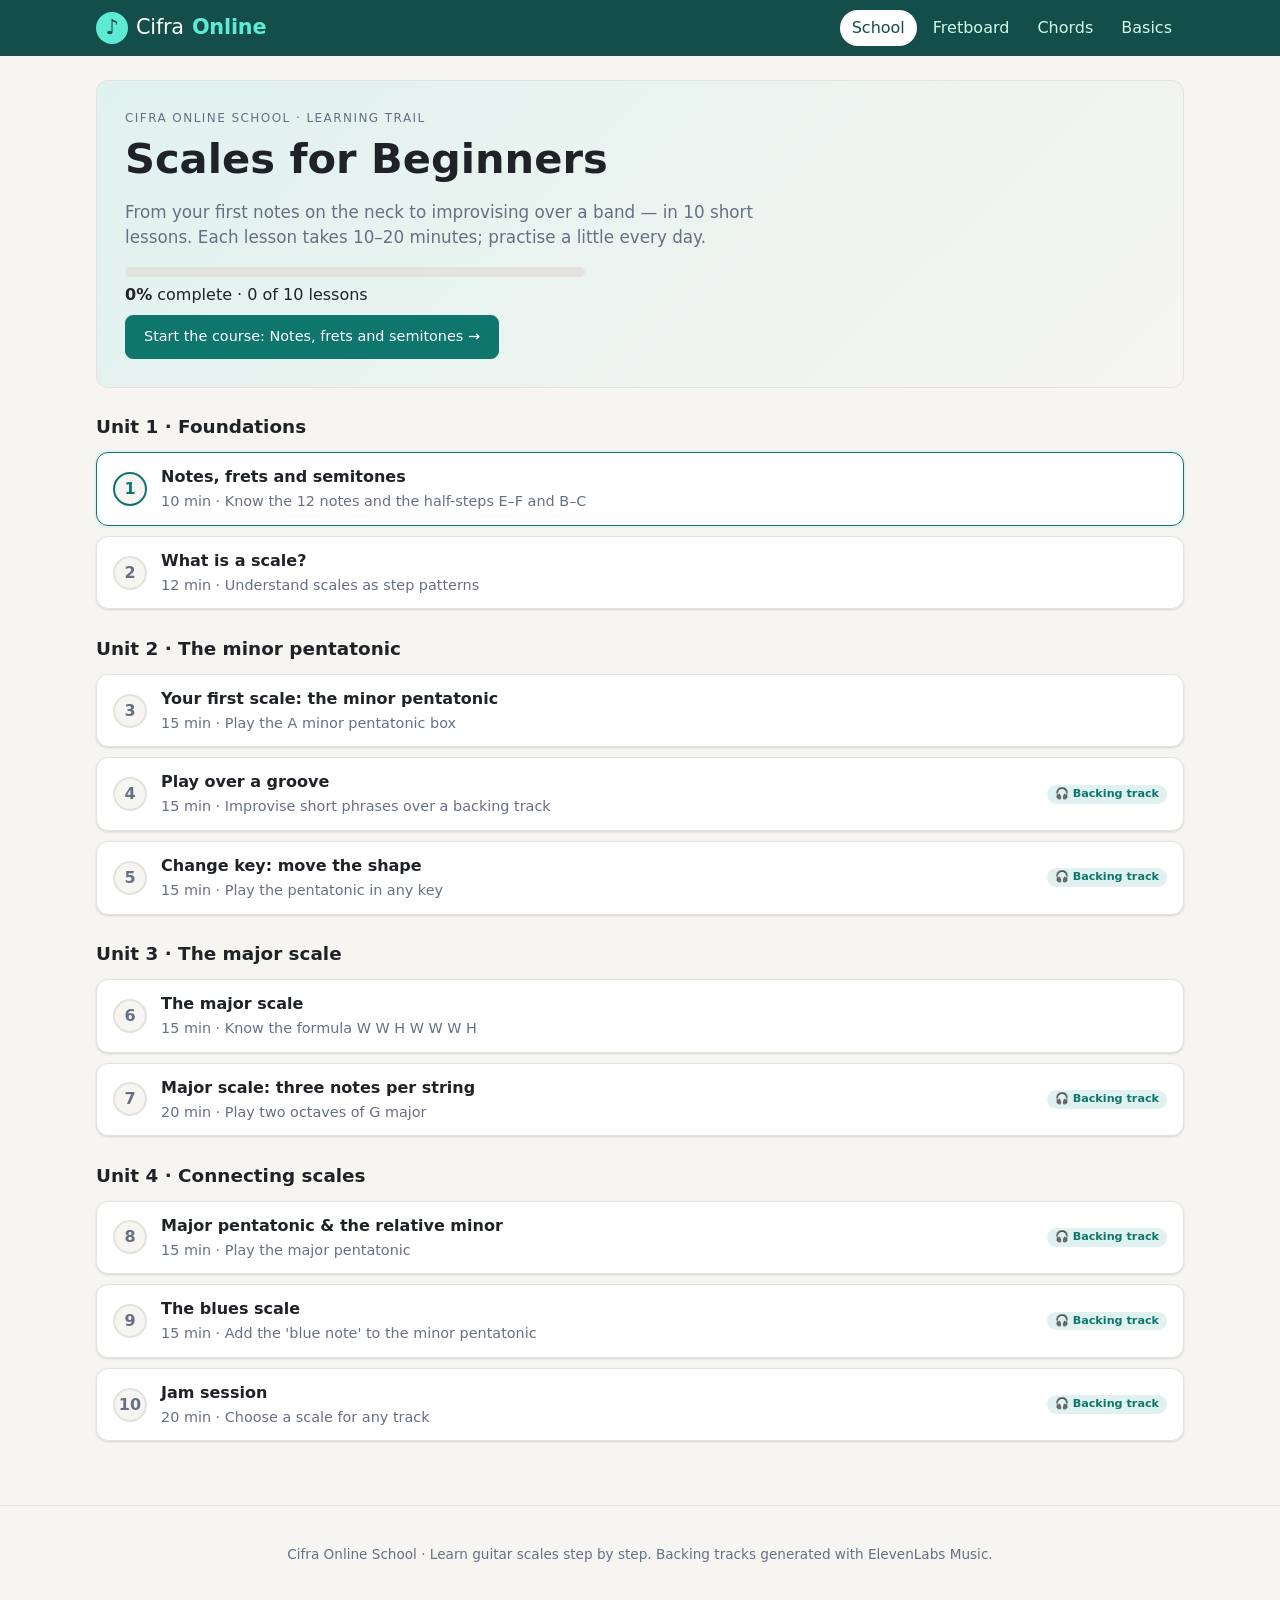
==== commit 387ce439: "Turn the site into Cifra Online School: Scales for Beginners trail - New home: a 10-lesson learning " ====
--- a/cifra-online.html
+++ b/cifra-online.html
@@ -3,8 +3,8 @@
 <head>
   <meta charset="utf-8">
   <meta name="viewport" content="width=device-width, initial-scale=1">
-  <title>Cifra Online — easy guitar chords for beginners</title>
-  <meta name="description" content="Easy acoustic guitar chord charts for Beatles songs: diagrams, strumming patterns, transpose and capo.">
+  <title>Cifra Online School — guitar scales for beginners</title>
+  <meta name="description" content="Learn guitar scales step by step: lessons, an interactive fretboard and backing tracks in every key.">
   <link rel="icon" href="data:image/svg+xml,<svg xmlns='http://www.w3.org/2000/svg' viewBox='0 0 100 100'><text y='.9em' font-size='90'>🎸</text></svg>">
   <style>
 :root {
@@ -359,6 +359,52 @@
 .ok { color: #059669; font-weight: 600; }
 .fb-edit-hint { margin: 8px 2px 0; }
 
+/* ---------- School ---------- */
+.school-hero .btn.primary { margin-top: 8px; }
+.progress { height: 10px; border-radius: 999px; background: var(--border); overflow: hidden; margin: 14px 0 6px; max-width: 460px; }
+.progress-bar { height: 100%; background: var(--accent); border-radius: 999px; transition: width .3s; }
+.trail { display: grid; gap: 10px; position: relative; }
+.lesson-card { display: flex; align-items: center; gap: 14px; background: var(--surface); border: 1px solid var(--border); border-radius: var(--radius); padding: 12px 16px; text-decoration: none; color: inherit; box-shadow: var(--shadow); }
+.lesson-card:hover { border-color: var(--accent); }
+.lesson-card.next { border-color: var(--accent); box-shadow: 0 0 0 2px var(--accent-soft); }
+.lesson-num { flex: none; width: 34px; height: 34px; border-radius: 50%; display: grid; place-items: center; font-weight: 700; background: var(--bg); border: 2px solid var(--border); color: var(--muted); }
+.lesson-card.done .lesson-num { background: var(--accent); border-color: var(--accent); color: #fff; }
+.lesson-card.next .lesson-num { border-color: var(--accent); color: var(--accent); }
+.lesson-main { flex: 1; min-width: 0; display: flex; flex-direction: column; gap: 2px; }
+.lesson-title { font-weight: 650; }
+.lesson-header .goals { list-style: none; padding: 0; margin: 8px 0 16px; display: flex; flex-wrap: wrap; gap: 6px 18px; }
+.lesson-theory p, .lesson-theory li { max-width: 72ch; }
+.formula { font-size: 1.1rem; font-weight: 600; background: var(--accent-soft); padding: 8px 12px; border-radius: 8px; display: inline-block; }
+.deep-dive { border-left: 4px solid var(--chord); background: var(--chord-soft); padding: 10px 14px; border-radius: 0 8px 8px 0; margin: 12px 0 4px; font-size: .93rem; }
+.tag.root { background: var(--c-root); color: #fff; padding: 0 6px; border-radius: 6px; }
+.mini-table { border-collapse: collapse; margin: 8px 0; font-size: .92rem; }
+.mini-table th, .mini-table td { border: 1px solid var(--border); padding: 4px 10px; text-align: left; }
+.neck-tools { display: flex; flex-wrap: wrap; gap: 8px 12px; align-items: center; margin-bottom: 10px; }
+.mini-neck .fb-strings { cursor: pointer; }
+.fb-note.mini { cursor: default; min-width: 28px; text-align: center; }
+.mini-neck { --tune-w: 44px; }
+.legend-title { color: var(--text); }
+.player { border: 1px solid var(--border); border-radius: var(--radius); padding: 12px 14px; margin-bottom: 14px; background: var(--bg); }
+.player-head { display: flex; align-items: center; gap: 12px; flex-wrap: wrap; }
+.player-head > div { flex: 1; min-width: 200px; }
+.play-btn { width: 52px; height: 52px; border-radius: 50%; border: none; background: var(--accent); color: #fff; font-size: 1.3rem; cursor: pointer; flex: none; }
+.player-row { margin-top: 8px; align-items: center; }
+.player-row .chip { min-width: 40px; }
+.vol input { width: 90px; accent-color: var(--accent); }
+.pill small { font-weight: 500; opacity: .75; }
+.metronome { display: flex; flex-wrap: wrap; align-items: center; gap: 10px 16px; margin-bottom: 12px; }
+.metronome input { accent-color: var(--accent); }
+.beats { display: inline-flex; gap: 6px; }
+.beats i { width: 14px; height: 14px; border-radius: 50%; background: var(--border); transition: background .05s; }
+.beats i.on { background: var(--chord); }
+.beats i:first-child.on { background: var(--c-root); }
+.checklist { padding-left: 20px; }
+.checklist li { margin-bottom: 8px; }
+.checklist input { accent-color: var(--accent); transform: scale(1.15); margin-right: 4px; }
+.checklist input:checked + span { color: var(--muted); text-decoration: line-through; }
+.lesson-nav { display: flex; justify-content: space-between; gap: 10px; flex-wrap: wrap; margin: 20px 0; }
+#completeBtn.done { background: var(--c-fifth); border-color: var(--c-fifth); }
+
 </style>
 </head>
 <body>
@@ -366,10 +412,10 @@
     <div class="topbar-inner">
       <a class="logo" href="#/"><span class="logo-mark">♪</span> Cifra<b>Online</b></a>
       <nav class="nav">
-        <a href="#/" data-route="home">Songs</a>
+        <a href="#/" data-route="school">School</a>
+        <a href="#/tuner" data-route="tuner">Fretboard</a>
         <a href="#/chords" data-route="chords">Chords</a>
-        <a href="#/tuner" data-route="tuner">Tuner</a>
-        <a href="#/learn" data-route="learn">Start here</a>
+        <a href="#/learn" data-route="learn">Basics</a>
       </nav>
     </div>
   </header>
@@ -377,648 +423,9 @@
   <main id="app" class="container"></main>
 
   <footer class="footer">
-    <p>Cifra Online · Chord charts for learning purposes. Lyrics shown only for public-domain songs.</p>
+    <p>Cifra Online School · Learn guitar scales step by step. Backing tracks generated with ElevenLabs Music.</p>
   </footer>
 
-  <script>
-/*
- * Song data.
- *
- * Lyrics are intentionally NOT included (they are copyrighted). Each song is
- * described by its chord progression, which is what a beginner needs to play
- * along with the recording.
- *
- * Format of a section line:
- *   "C | G | Am | F"   -> four bars, one chord per bar
- *   "G C | D"          -> first bar split between G and C, second bar D
- *
- * key          : the key of the chord SHAPES written below
- * capo         : recommended capo fret so the shapes match the recording
- * originalKey  : the key you hear on the record
- * strum        : 8 eighth-note slots ("1 & 2 & 3 & 4 &"); D = down, U = up, - = miss
- * level        : 1 = first weeks, 2 = a few months, 3 = stretch goal
- */
-const SONGS = [
-  {
-    id: "let-it-be",
-    title: "Let It Be",
-    album: "Let It Be",
-    year: 1970,
-    key: "C",
-    capo: 0,
-    originalKey: "C",
-    bpm: 72,
-    level: 1,
-    strum: "D-DU-UDU",
-    tips: [
-      "The whole song is built on four chords: C, G, Am and F. Learn the switch G → Am → F first.",
-      "If the full F is hard, use the 'mini F' shown in the diagram (only four strings).",
-      "Play slowly: one strum pattern per bar, two bars per vocal line."
-    ],
-    sections: [
-      { name: "Intro", lines: ["C | G | Am | F", "C | G | F | C"] },
-      { name: "Verse", lines: ["C | G | Am | F", "C | G | F | C"], repeat: 2 },
-      { name: "Chorus", lines: ["Am | G | F | C", "C | G | F | C"] },
-      { name: "Turnaround", lines: ["F Em | Dm C | Bb F | G F | C"], note: "Played after the chorus. Bb is optional — skip it and hold F if you're not ready." },
-      { name: "Solo", lines: ["C | G | Am | F", "C | G | F | C"], note: "Same chords as the verse." },
-      { name: "Outro", lines: ["Am | G | F | C", "C | G | F | C"] }
-    ]
-  },
-  {
-    id: "hey-jude",
-    title: "Hey Jude",
-    album: "Single",
-    year: 1968,
-    key: "C",
-    capo: 5,
-    originalKey: "F",
-    bpm: 74,
-    level: 1,
-    strum: "D-DU-UDU",
-    tips: [
-      "Written here with easy C-shapes. Put a capo on fret 5 to sound exactly like the record (in F).",
-      "The G → G7 change only moves one finger: lift your ring finger and put your index on the 1st fret of the high E string.",
-      "The long 'na na na' ending is just three chords on repeat: C, Bb, F. Great practice for the Bb barre!"
-    ],
-    sections: [
-      { name: "Verse", lines: ["C | G | G7 | C", "F | C | G7 | C"], repeat: 2 },
-      { name: "Bridge", lines: ["C7 | F | Am | Dm", "G7 | C", "C7 | F | Am | Dm", "G7 | C | G | G7"] },
-      { name: "Verse", lines: ["C | G | G7 | C", "F | C | G7 | C"] },
-      { name: "Coda", lines: ["C | Bb | F | C"], repeat: 8, note: "Repeat as long as you like." }
-    ]
-  },
-  {
-    id: "love-me-do",
-    title: "Love Me Do",
-    album: "Please Please Me",
-    year: 1962,
-    key: "G",
-    capo: 0,
-    originalKey: "G",
-    bpm: 74,
-    level: 1,
-    strum: "D-DU-UDU",
-    tips: [
-      "Only three chords: G, C and D. A perfect first Beatles song.",
-      "Most bars switch between G and C every two beats — keep your ring finger anchored on the 3rd fret of the B string if you use the 4-finger G.",
-      "The bridge (D → C → G) is where the harmonica solo happens."
-    ],
-    sections: [
-      { name: "Intro", lines: ["G C | G C", "G C | G C"] },
-      { name: "Verse", lines: ["G C | G C", "G C | C", "G C | G C"], repeat: 2 },
-      { name: "Bridge", lines: ["D | C | G | G", "D | C | G | G"] },
-      { name: "Verse", lines: ["G C | G C", "G C | C", "G C | G C"] },
-      { name: "Solo", lines: ["D | C | G | G", "D | C | G | G"], note: "Harmonica solo over the bridge chords." },
-      { name: "Outro", lines: ["G C | G C"], repeat: 3 }
-    ]
-  },
-  {
-    id: "twist-and-shout",
-    title: "Twist and Shout",
-    album: "Please Please Me",
-    year: 1963,
-    key: "D",
-    capo: 0,
-    originalKey: "D",
-    bpm: 124,
-    level: 1,
-    strum: "D-DUDUDU",
-    tips: [
-      "Three chords, one loop: D → G → A. Once you have it, you have the whole song.",
-      "It's fast! Practise the loop at half speed first, then speed up.",
-      "In the famous build-up, just strum A and get louder each bar, ending on A7."
-    ],
-    sections: [
-      { name: "Intro", lines: ["D G | A | D G | A"] },
-      { name: "Verse", lines: ["D G | A | D G | A"], repeat: 4 },
-      { name: "Build-up", lines: ["A | A | A | A7"], note: "Strum harder each bar — this is the 'aaah' section." },
-      { name: "Verse", lines: ["D G | A | D G | A"], repeat: 4 },
-      { name: "Ending", lines: ["D G | A | D"] }
-    ]
-  },
-  {
-    id: "yellow-submarine",
-    title: "Yellow Submarine",
-    album: "Revolver",
-    year: 1966,
-    key: "G",
-    capo: 0,
-    originalKey: "G",
-    bpm: 110,
-    level: 1,
-    strum: "D-D-DUDU",
-    tips: [
-      "Verse lines start on D, not G — listen to the record to feel where it lands.",
-      "The chorus is only G and D. Sing along, it helps keep time!",
-      "Am and C are neighbours: keep your index and middle fingers in place and move only the ring finger."
-    ],
-    sections: [
-      { name: "Verse", lines: ["D C | G | Em Am | C D", "D C | G | Em Am | C D"], repeat: 2 },
-      { name: "Chorus", lines: ["G | D | D | G", "G | D | D | G"] },
-      { name: "Verse", lines: ["D C | G | Em Am | C D", "D C | G | Em Am | C D"] },
-      { name: "Chorus", lines: ["G | D | D | G", "G | D | D | G"], repeat: 2 }
-    ]
-  },
-  {
-    id: "eleanor-rigby",
-    title: "Eleanor Rigby",
-    album: "Revolver",
-    year: 1966,
-    key: "Em",
-    capo: 0,
-    originalKey: "Em",
-    bpm: 136,
-    level: 1,
-    strum: "D-D-D-D-",
-    tips: [
-      "Just two chords: Em and C. The record has strings instead of guitars, so short, punchy down-strums sound great.",
-      "Em → C: keep your middle finger on the A string, 2nd fret, and slide it to the 3rd fret.",
-      "This is in a MINOR key (Em) — notice how it sounds darker than Let It Be."
-    ],
-    sections: [
-      { name: "Intro", lines: ["C | C | Em | Em", "C | C | Em | Em"] },
-      { name: "Verse", lines: ["Em | Em | Em | C", "C | C | Em | Em"], repeat: 2 },
-      { name: "Chorus", lines: ["Em | Em | C | Em", "Em | Em | C | Em"] },
-      { name: "Verse", lines: ["Em | Em | Em | C", "C | C | Em | Em"], repeat: 2 },
-      { name: "Outro", lines: ["C | C | Em | Em"] }
-    ]
-  },
-  {
-    id: "come-together",
-    title: "Come Together",
-    album: "Abbey Road",
-    year: 1969,
-    key: "Dm",
-    capo: 0,
-    originalKey: "Dm",
-    bpm: 82,
-    level: 2,
-    strum: "D-D-D-DU",
-    tips: [
-      "Verses sit on Dm for a long time — keep the groove relaxed and steady.",
-      "Bm is shown as an easy 4-string version. Use it until you're ready for the full barre.",
-      "The chorus (Bm → A → G) moves DOWN step by step — a sound worth remembering."
-    ],
-    sections: [
-      { name: "Intro", lines: ["Dm | Dm | Dm | Dm"] },
-      { name: "Verse", lines: ["Dm | Dm | Dm | Dm", "A | A", "G | A"], repeat: 2 },
-      { name: "Chorus", lines: ["Bm | A | G | G"] },
-      { name: "Verse", lines: ["Dm | Dm | Dm | Dm", "A | A", "G | A"], repeat: 2 },
-      { name: "Chorus", lines: ["Bm | A | G | G"] },
-      { name: "Outro", lines: ["Bm | A | G | G"], repeat: 4 }
-    ]
-  },
-  {
-    id: "here-comes-the-sun",
-    title: "Here Comes the Sun",
-    album: "Abbey Road",
-    year: 1969,
-    key: "D",
-    capo: 7,
-    originalKey: "A",
-    bpm: 129,
-    level: 2,
-    strum: "D-DU-UDU",
-    tips: [
-      "Capo on fret 7 and play D-shapes — this is how it was played on the record.",
-      "No capo? It still sounds great, just lower (in D).",
-      "The bridge has an unusual rhythm (bars of different lengths). Listen several times before trying it."
-    ],
-    sections: [
-      { name: "Intro", lines: ["D | G | A7 | A7"], repeat: 2 },
-      { name: "Chorus", lines: ["D | G | E7 | D"] },
-      { name: "Verse", lines: ["D | G | A7 | A7", "D | G | A7 | A7"] },
-      { name: "Chorus", lines: ["D | G | E7 | D"] },
-      { name: "Bridge", lines: ["F | C | G | D | A7"], repeat: 3, note: "Count along to the record — the bar lengths change here." },
-      { name: "Chorus", lines: ["D | G | E7 | D"], repeat: 2 }
-    ]
-  },
-  {
-    id: "ob-la-di-ob-la-da",
-    title: "Ob-La-Di, Ob-La-Da",
-    album: "The Beatles (White Album)",
-    year: 1968,
-    key: "G",
-    capo: 3,
-    originalKey: "B♭",
-    bpm: 112,
-    level: 2,
-    strum: "D-DU-UDU",
-    tips: [
-      "Capo 3 + G-shapes = the record's key (B♭).",
-      "Once comfortable, try a ska-style strum: only up-strums on the '&' of each beat (-U-U-U-U).",
-      "G → G7 → C is a classic move: the 7th chord 'pulls' your ear towards C."
-    ],
-    sections: [
-      { name: "Verse", lines: ["G | D | D7 | G", "G | G7 | C | C", "G | D | G"], repeat: 2 },
-      { name: "Chorus", lines: ["G | D | Em | G", "G | D | G"] },
-      { name: "Bridge", lines: ["C | C | G | G", "C | C | G | D"] },
-      { name: "Verse", lines: ["G | D | D7 | G", "G | G7 | C | C", "G | D | G"] },
-      { name: "Chorus", lines: ["G | D | Em | G", "G | D | G"], repeat: 2 }
-    ]
-  },
-  {
-    id: "yesterday",
-    title: "Yesterday",
-    album: "Help!",
-    year: 1965,
-    key: "G",
-    capo: 0,
-    originalKey: "F",
-    tuning: "On the record the guitar is tuned down a whole step (D G C F A D), so G-shapes sound in F. In standard tuning it simply sounds a bit higher.",
-    bpm: 96,
-    level: 3,
-    strum: "D-D-DUDU",
-    tips: [
-      "A stretch goal: F#m7 and B7 come fast after G. Practise G → F#m7 → B7 → Em on its own.",
-      "F#m7 here is the easy 4-string version (index finger flat across fret 2).",
-      "Try gentle fingerpicking instead of strumming: thumb on the bass note, then fingers on the top 3 strings."
-    ],
-    sections: [
-      { name: "Verse", lines: ["G | F#m7 B7 | Em | Em", "C D7 | G | Em A | C G"], repeat: 2 },
-      { name: "Bridge", lines: ["F#m7 B7 | Em D | C | Am D | G"], repeat: 2 },
-      { name: "Verse", lines: ["G | F#m7 B7 | Em | Em", "C D7 | G | Em A | C G"] },
-      { name: "Outro", lines: ["Em A | C G"] }
-    ]
-  }
-];
-
-const ARTISTS = [
-  {
-    id: "the-beatles",
-    name: "The Beatles",
-    blurb: "Liverpool, 1960–1970. Simple chords, unforgettable songs — the perfect place to start on acoustic guitar.",
-    note: "Chord charts only: these lyrics are copyrighted. Use “My lyrics sheet” to add the words from your own copy."
-  },
-  {
-    id: "folk-classics",
-    name: "Folk & Public Domain Classics",
-    blurb: "Traditional songs and classics whose copyright has expired — full lyrics with chords above the words.",
-    note: "Public domain: free to use, with full lyrics."
-  },
-  {
-    id: "brasil-dominio-publico",
-    name: "Brasil — Domínio Público",
-    blurb: "Cantigas de roda, modinhas e marchinhas tradicionais: letra completa e cifra.",
-    note: "Domínio público: letra completa liberada."
-  }
-];
-
-// Beatles songs belong to the Beatles artist page.
-SONGS.forEach(s => { if (!s.artist) s.artist = "the-beatles"; });
-
-</script>
-  <script>
-/*
- * Public-domain songs: full lyrics with inline chords (ChordPro style).
- *
- * Only texts that are out of copyright are included: traditional songs, or
- * songs whose authors died more than 70 years ago (Brazil: life + 70 years,
- * Lei 9.610/98, art. 41). Modern arrangements/translations are NOT used.
- *
- * Lyrics format: "[C]word" puts the chord C above "word"; lines starting
- * with "#" are section titles.
- * strum: 8 slots for 4/4, 6 slots for 3/4 ("1 & 2 & 3 &").
- */
-const PD_SONGS = [
-  {
-    id: "amazing-grace",
-    artist: "folk-classics",
-    title: "Amazing Grace",
-    author: "John Newton (lyrics, 1779) · traditional melody",
-    key: "G", capo: 0, originalKey: "G", bpm: 80, level: 1,
-    timeSig: "3/4", strum: "D-DUDU",
-    tips: [
-      "A waltz: count 1-2-3, 1-2-3. Strum a strong down-strum on '1'.",
-      "G → G7 only changes one note — move your finger from the 3rd fret to the 1st fret of the high E string.",
-      "Every verse uses exactly the same chords."
-    ],
-    lyrics: `# Verse 1
-A[G]mazing grace, how [G7]sweet the [C]sound
-That [G]saved a wretch like [D]me
-I [G]once was lost, but [G7]now am [C]found
-Was [G]blind, but [D]now I [G]see
-
-# Verse 2
-'Twas [G]grace that taught my [G7]heart to [C]fear
-And [G]grace my fears re[D]lieved
-How [G]precious did that [G7]grace ap[C]pear
-The [G]hour I [D]first be[G]lieved
-
-# Verse 3
-Through [G]many dangers, [G7]toils and [C]snares
-I [G]have already [D]come
-'Tis [G]grace hath brought me [G7]safe thus [C]far
-And [G]grace will [D]lead me [G]home
-
-# Verse 4
-When [G]we've been there ten [G7]thousand [C]years
-Bright [G]shining as the [D]sun
-We've [G]no less days to [G7]sing God's [C]praise
-Than [G]when we'd [D]first be[G]gun`
-  },
-  {
-    id: "oh-susanna",
-    artist: "folk-classics",
-    title: "Oh! Susanna",
-    author: "Stephen Foster, 1848",
-    key: "C", capo: 0, originalKey: "C", bpm: 110, level: 1,
-    strum: "D-DUD-DU",
-    tips: [
-      "Only three chords: C, F and G7.",
-      "Most of the song is C ↔ G7. Practise that switch until you don't need to look.",
-      "Bouncy and cheerful — keep the strum light."
-    ],
-    lyrics: `# Verse 1
-I [C]come from Alabama with my [G7]banjo on my knee
-I'm [C]going to Louisiana, my [G7]true love for to [C]see
-It [C]rained all night the day I left, the [G7]weather it was dry
-The [C]sun so hot I froze to death, Su[G7]sanna, don't you [C]cry
-
-# Chorus
-[F]Oh! Susanna, oh [C]don't you cry for [G7]me
-For I [C]come from Alabama with my [G7]banjo on my [C]knee
-
-# Verse 2
-I [C]had a dream the other night when [G7]everything was still
-I [C]thought I saw Susanna a-[G7]coming down the [C]hill
-The [C]buckwheat cake was in her mouth, the [G7]tear was in her eye
-Says [C]I, I'm coming from the south, Su[G7]sanna, don't you [C]cry
-
-# Chorus
-[F]Oh! Susanna, oh [C]don't you cry for [G7]me
-For I [C]come from Alabama with my [G7]banjo on my [C]knee`
-  },
-  {
-    id: "when-the-saints",
-    artist: "folk-classics",
-    title: "When the Saints Go Marching In",
-    author: "Traditional (spiritual)",
-    key: "C", capo: 0, originalKey: "C", bpm: 120, level: 1,
-    strum: "D-DUD-DU",
-    tips: [
-      "C, F, G7 — plus C7 as a 'bridge' into F. C7 adds your pinky to the C shape.",
-      "Great for practising changes in time: sing slowly and change exactly on the word."
-    ],
-    lyrics: `# Verse 1
-Oh when the [C]saints go marching in
-Oh when the saints go marching [G7]in
-Oh Lord, I [C]want to [C7]be in that [F]number
-When the [C]saints go [G7]marching [C]in
-
-# Verse 2
-Oh when the [C]sun refuse to shine
-Oh when the sun refuse to [G7]shine
-Oh Lord, I [C]want to [C7]be in that [F]number
-When the [C]sun re[G7]fuse to [C]shine
-
-# Verse 3
-Oh when the [C]trumpet sounds the call
-Oh when the trumpet sounds the [G7]call
-Oh Lord, I [C]want to [C7]be in that [F]number
-When the [C]trumpet [G7]sounds the [C]call
-
-# Verse 1 (again)
-Oh when the [C]saints go marching in
-Oh when the saints go marching [G7]in
-Oh Lord, I [C]want to [C7]be in that [F]number
-When the [C]saints go [G7]marching [C]in`
-  },
-  {
-    id: "my-bonnie",
-    artist: "folk-classics",
-    title: "My Bonnie Lies Over the Ocean",
-    author: "Traditional (Scottish)",
-    key: "G", capo: 0, originalKey: "G", bpm: 100, level: 1,
-    timeSig: "3/4", strum: "D-DUDU",
-    tips: [
-      "The Beatles recorded this song with Tony Sheridan in 1961 — these are the traditional words.",
-      "Waltz time: 1-2-3. A7 → D is a nice new change to learn.",
-      "D7 → G 'resolves' — your ear hears it as coming home."
-    ],
-    lyrics: `# Verse 1
-My [G]Bonnie lies [C]over the [G]ocean
-My [G]Bonnie lies [A7]over the [D]sea
-My [G]Bonnie lies [C]over the [G]ocean
-Oh [C]bring back my [D7]Bonnie to [G]me
-
-# Chorus
-[G]Bring back, [C]bring back
-Oh [D7]bring back my Bonnie to [G]me, to me
-[G]Bring back, [C]bring back
-Oh [D7]bring back my Bonnie to [G]me
-
-# Verse 2
-Last [G]night as I [C]lay on my [G]pillow
-Last [G]night as I [A7]lay on my [D]bed
-Last [G]night as I [C]lay on my [G]pillow
-I [C]dreamt that my [D7]Bonnie was [G]dead
-
-# Verse 3
-Oh [G]blow ye winds [C]over the [G]ocean
-And [G]blow ye winds [A7]over the [D]sea
-Oh [G]blow ye winds [C]over the [G]ocean
-And [C]bring back my [D7]Bonnie to [G]me
-
-# Verse 4
-The [G]winds have blown [C]over the [G]ocean
-The [G]winds have blown [A7]over the [D]sea
-The [G]winds have blown [C]over the [G]ocean
-And [C]brought back my [D7]Bonnie to [G]me`
-  },
-  {
-    id: "scarborough-fair",
-    artist: "folk-classics",
-    title: "Scarborough Fair",
-    author: "Traditional (English ballad)",
-    key: "Am", capo: 0, originalKey: "Am", bpm: 92, level: 2,
-    timeSig: "3/4", strum: "D-D-D-",
-    tips: [
-      "These are the old traditional verses (not a modern arrangement).",
-      "Minor key, slow and gentle — try fingerpicking: thumb on the bass, then 3 fingers up.",
-      "Am → D: lift your fingers together and keep your wrist relaxed."
-    ],
-    lyrics: `# Verse 1
-[Am]Are you going to [G]Scarborough [Am]Fair?
-[C]Parsley, [Am]sage, rose[D]mary and [Am]thyme
-Re[Am]member me [C]to one who [G]lives there
-For [Am]once she was a [G]true love of [Am]mine
-
-# Verse 2
-[Am]Tell her to make me a [G]cambric [Am]shirt
-[C]Parsley, [Am]sage, rose[D]mary and [Am]thyme
-With[Am]out any [C]seam or [G]needlework
-And [Am]then she shall be a [G]true love of [Am]mine
-
-# Verse 3
-[Am]Tell her to wash it in [G]yonder dry [Am]well
-[C]Parsley, [Am]sage, rose[D]mary and [Am]thyme
-Where [Am]water ne'er [C]sprung, nor [G]drop of rain fell
-And [Am]then she shall be a [G]true love of [Am]mine
-
-# Verse 4
-[Am]Tell her to dry it on [G]yonder [Am]thorn
-[C]Parsley, [Am]sage, rose[D]mary and [Am]thyme
-Which [Am]never bore [C]blossom since [G]Adam was born
-And [Am]then she shall be a [G]true love of [Am]mine`
-  },
-  {
-    id: "greensleeves",
-    artist: "folk-classics",
-    title: "Greensleeves",
-    author: "Traditional (England, 16th century)",
-    key: "Am", capo: 0, originalKey: "Am", bpm: 96, level: 2,
-    timeSig: "3/4", strum: "D-DUDU",
-    tips: [
-      "Over 400 years old! Am, G, F, E and C.",
-      "E (major) in a song in A minor gives that 'ancient' sound — it pulls strongly back to Am.",
-      "F is the mini-F: just four strings."
-    ],
-    lyrics: `# Verse 1
-A[Am]las, my [G]love, you [F]do me [E]wrong
-To [Am]cast me [G]off dis[E]courteously
-For [Am]I have [G]loved you [F]well and [E]long
-De[Am]lighting [E]in your [Am]company
-
-# Chorus
-[C]Greensleeves was [G]all my joy
-[Am]Greensleeves was [E]my delight
-[C]Greensleeves was my [G]heart of gold
-And [Am]who but my [E]lady [Am]Greensleeves
-
-# Verse 2
-I [Am]have been [G]ready [F]at your [E]hand
-To [Am]grant what[G]ever [E]you would crave
-I [Am]have both [G]wagered [F]life and [E]land
-Your [Am]love and [E]good-will [Am]for to have
-
-# Chorus
-[C]Greensleeves was [G]all my joy
-[Am]Greensleeves was [E]my delight
-[C]Greensleeves was my [G]heart of gold
-And [Am]who but my [E]lady [Am]Greensleeves`
-  },
-  {
-    id: "danny-boy",
-    artist: "folk-classics",
-    title: "Danny Boy",
-    author: "Frederic Weatherly (lyrics, 1913) · melody: Londonderry Air (traditional)",
-    key: "C", capo: 0, originalKey: "C", bpm: 70, level: 3,
-    strum: "D-D-DUDU",
-    tips: [
-      "A stretch goal: more chords (C7, D7, Am) and a wide melody.",
-      "Play slowly and let each chord ring. Fingerpicking sounds beautiful here.",
-      "D7 → G: a 'secondary dominant' — it makes G feel like a temporary home."
-    ],
-    lyrics: `# Verse 1
-Oh [C]Danny boy, the [C7]pipes, the [F]pipes are [C]calling
-From glen to [Am]glen, and [D7]down the mountain [G]side
-The [C]summer's gone, and [C7]all the [F]roses [C]falling
-'Tis [C]you, 'tis [Am]you must [G7]go and I must [C]bide
-But come ye [F]back when [G]summer's in the [C]meadow
-Or [Am]when the valley's [F]hushed and white with [G]snow
-'Tis I'll be [C]here in [C7]sunshine or in [F]shadow
-Oh Danny [C]boy, oh [Am]Danny [G7]boy, I love you [C]so
-
-# Verse 2
-But [C]when ye come, and [C7]all the [F]flowers are [C]dying
-If I am [Am]dead, as [D7]dead I well may [G]be
-Ye'll [C]come and find the [C7]place where [F]I am [C]lying
-And [C]kneel and [Am]say an [G7]Ave there for [C]me
-And I shall [F]hear, though [G]soft you tread a[C]bove me
-And [Am]all my grave will [F]warmer, sweeter [G]be
-For you will [C]bend and [C7]tell me that you [F]love me
-And I shall [C]sleep in [Am]peace un[G7]til you come to [C]me`
-  },
-
-  /* ---------- Brasil: domínio público ---------- */
-  {
-    id: "ciranda-cirandinha",
-    artist: "brasil-dominio-publico",
-    title: "Ciranda, Cirandinha",
-    author: "Tradicional (cantiga de roda)",
-    key: "C", capo: 0, originalKey: "C", bpm: 104, level: 1,
-    strum: "D-DUD-DU",
-    tips: [
-      "Only two chords: C and G7. A perfect very first song.",
-      "C → G7: your fingers move in the same 'direction' — practise it slowly 10 times."
-    ],
-    lyrics: `# Refrão
-[C]Ciranda, cirandinha, vamos todos ciran[G7]dar
-Vamos dar a meia volta, volta e meia vamos [C]dar
-
-# Estrofe 1
-O a[C]nel que tu me deste era vidro e se que[G7]brou
-O amor que tu me tinhas era pouco e se aca[C]bou
-
-# Refrão
-[C]Ciranda, cirandinha, vamos todos ciran[G7]dar
-Vamos dar a meia volta, volta e meia vamos [C]dar
-
-# Estrofe 2
-Por [C]isso, dona Rosa, entre dentro desta [G7]roda
-Diga um verso bem bonito, diga adeus e vá-se em[C]bora`
-  },
-  {
-    id: "peixe-vivo",
-    artist: "brasil-dominio-publico",
-    title: "Peixe Vivo",
-    author: "Tradicional (Minas Gerais)",
-    key: "G", capo: 0, originalKey: "G", bpm: 92, level: 1,
-    strum: "D-DU-UDU",
-    tips: [
-      "G, G7, C and D7 — the same 'family' of chords as many Beatles songs.",
-      "The line 'sem a tua...' repeats D7 → G three times: great practice for that change."
-    ],
-    lyrics: `# Estrofe 1
-Como [G]pode um peixe vivo
-Viver [D7]fora da água [G]fria?
-Como [G]pode um peixe vivo
-Viver [D7]fora da água [G]fria?
-Como pode[G7]rei vi[C]ver
-Como pode[D7]rei vi[G]ver
-Sem a [D7]tua, sem a [G]tua
-Sem a [D7]tua compa[G]nhia?
-
-# Estrofe 2
-Os pas[G]tores desta aldeia
-Já me [D7]fazem zomba[G]ria
-Os pas[G]tores desta aldeia
-Já me [D7]fazem zomba[G]ria
-Por me [G7]verem as[C]sim cho[C]rando
-Por me [D7]verem as[G]sim cho[G]rando
-Sem a [D7]tua, sem a [G]tua
-Sem a [D7]tua compa[G]nhia`
-  },
-  {
-    id: "o-abre-alas",
-    artist: "brasil-dominio-publico",
-    title: "Ó Abre Alas",
-    author: "Chiquinha Gonzaga, 1899",
-    key: "C", capo: 0, originalKey: "C", bpm: 120, level: 1,
-    strum: "D-DUD-DU",
-    tips: [
-      "The first carnival marchinha ever written! Chiquinha Gonzaga died in 1935, so it is public domain.",
-      "Two chords (C and G7) and a strong, marching strum."
-    ],
-    lyrics: `# Marcha
-Ó abre [C]alas, que eu quero pas[G7]sar
-Ó abre [G7]alas, que eu quero pas[C]sar
-Eu sou da [C]Lira, não posso ne[G7]gar
-Eu sou da [G7]Lira, não posso ne[C]gar
-
-# Marcha
-Ó abre [C]alas, que eu quero pas[G7]sar
-Ó abre [G7]alas, que eu quero pas[C]sar
-Rosa de [C]Ouro é que vai ga[G7]nhar
-Rosa de [G7]Ouro é que vai ga[C]nhar`
-  }
-];
-
-PD_SONGS.forEach(s => { s.publicDomain = true; });
-SONGS.push(...PD_SONGS);
-
-</script>
   <script>
 /*
  * Chord theory helpers: parsing, transposition, fingering lookup and
@@ -1596,6 +1003,7 @@
     scaleRoot: saved.scaleRoot ?? 9,
     scaleType: saved.scaleType ?? "min-pent",
     scalePos: saved.scalePos ?? null, // hand position for scale fingering (fret of finger 1)
+    scaleView: saved.scaleView || "neck", // "neck" | "pattern" | "octave" | "all"
     labels: saved.labels || "names",
     showAll: saved.showAll ?? false,
     voicing: 0,
@@ -1606,7 +1014,7 @@
   const FRETS = 15;
   const save = () => store.set("fb", {
     tuning: st.tuning, mode: st.mode, chordRoot: st.chordRoot, chordType: st.chordType,
-    scaleRoot: st.scaleRoot, scaleType: st.scaleType, scalePos: st.scalePos, labels: st.labels, showAll: st.showAll
+    scaleRoot: st.scaleRoot, scaleType: st.scaleType, scalePos: st.scalePos, scaleView: st.scaleView, labels: st.labels, showAll: st.showAll
   });
 
   app.innerHTML = `
@@ -1697,6 +1105,96 @@
     if (pos === 0) return f <= 4 ? f : null;
     return f >= pos && f <= pos + 3 ? f - pos + 1 : null;
   }
+  /*
+   * A clean scale pattern instead of every note on the neck:
+   * start on the root on the 6th string (at/after the chosen position) and
+   * climb the scale, placing N notes on each string before moving to the next:
+   * 3 per string for 7-note scales, 2 per string for pentatonic/blues.
+   * "octave" stops after one octave (each note once, root to root).
+   */
+  function scalePattern(a) {
+    if (st.mode !== "scale" || st.scaleView === "all") return null;
+    const sorted = [...a.iv].sort((x, y) => x - y);
+    let perString = sorted.length >= 7 ? 3 : 2;
+    let cells = [];
+    if (st.scaleView === "neck") {
+      /*
+       * Across the neck: every pitch of the scale the guitar can play, each
+       * exactly ONCE, from the open 6th string to the last fret of the 1st
+       * string. Notes are shared out evenly between the strings, so the
+       * shape climbs the neck diagonally and no fret gets crowded.
+       */
+      const lo = st.tuning[0], hi = st.tuning[5] + FRETS;
+      const seq = [];
+      for (let m = lo; m <= hi; m++) if (a.pcs.includes(pc(m))) seq.push(m);
+      perString = Math.ceil(seq.length / 6);
+      let str = 0, onStr = 0;
+      for (const m of seq) {
+        // Move to the next string when this one has its share or the note is off the neck.
+        while (str < 5 && (onStr >= perString || m - st.tuning[str] > FRETS) && m - st.tuning[str + 1] >= 0) { str++; onStr = 0; }
+        const f = m - st.tuning[str];
+        if (f < 0 || f > FRETS) continue;
+        cells.push({ s: str, f, m });
+        onStr++;
+      }
+      return finishPattern(cells, perString);
+    }
+    const pos = scalePos();
+    // Pattern: start on the first scale note at/after the position (each
+    // position starts on a different degree, like the 7 positions of a major scale).
+    // One octave: start on the root, so it runs root → root.
+    const wanted = st.scaleView === "octave" ? (m => pc(m) === a.root) : (m => a.pcs.includes(pc(m)));
+    let f0 = null;
+    for (let f = pos; f <= FRETS - 2; f++) if (wanted(st.tuning[0] + f)) { f0 = f; break; }
+    if (f0 === null) for (let f = 0; f <= FRETS; f++) if (wanted(st.tuning[0] + f)) { f0 = f; break; }
+    const start = st.tuning[0] + f0;
+    const limit = st.scaleView === "octave" ? start + 12 : start + 48;
+    const seq = [];
+    for (let m = start; m <= limit; m++) if (a.pcs.includes(pc(m))) seq.push(m);
+    let k = 0;
+    for (let s = 0; s < 6 && k < seq.length; s++) {
+      let placed = 0;
+      while (placed < perString && k < seq.length) {
+        const f = seq[k] - st.tuning[s];
+        if (f < 0) { k++; continue; }       // too low for this string (odd tunings)
+        if (f > FRETS) break;               // off the neck: try the next string
+        cells.push({ s, f, m: seq[k] });
+        k++; placed++;
+      }
+    }
+    return finishPattern(cells, perString);
+  }
+
+  function finishPattern(cells, perString) {
+    // Fingering per string: first note finger 1, last note finger 4 when the
+    // notes are 3+ frets apart, otherwise one finger per fret (2 frets apart → 1 & 3).
+    const fingerOf = new Map();
+    for (let s = 0; s < 6; s++) {
+      const fs = cells.filter(c => c.s === s && c.f > 0).map(c => c.f).sort((x, y) => x - y);
+      if (!fs.length) continue;
+      const first = fs[0], last = fs[fs.length - 1];
+      if (last - first <= 3) {
+        // Fits in the hand: one finger per fret.
+        fs.forEach(f => fingerOf.set(s + ":" + f, f - first + 1));
+      } else {
+        // Wider than the hand: number the notes in order (the hand slides/stretches).
+        const n = fs.length;
+        fs.forEach((f, k) => {
+          let fg;
+          if (n >= 4) fg = Math.min(4, k + 1);
+          else if (n === 3) fg = k === 0 ? 1 : k === 2 ? 4 : (f - first <= last - f ? 2 : 3);
+          else fg = k === 0 ? 1 : 4;
+          fingerOf.set(s + ":" + f, fg);
+        });
+      }
+    }
+    return {
+      cells, perString,
+      has: (s, f) => cells.some(c => c.s === s && c.f === f),
+      finger: (f, s) => (f === 0 ? 0 : fingerOf.get(s + ":" + f) || 1)
+    };
+  }
+
   const fingerText = v => v.fingers === 0 ? "No fingers — all open"
     : `${v.fingers} finger${v.fingers === 1 ? "" : "s"}` +
       (v.barreCount ? ` · ${v.barreCount === 1 ? "1 finger presses several notes" : v.barreCount + " fingers press several notes"}` : "");
@@ -1772,14 +1270,22 @@
       </div>
       <p class="fb-formula">${formula}
         ${isChord ? `<button class="btn small" id="playChord">▶ Play</button>` : `<button class="btn small" id="playScale">▶ Play scale</button>`}</p>
-      ${!isChord && st.labels === "fingers" ? positionsHTML() : ""}
+      ${isChord ? "" : `<div class="fb-pos"><span class="tool-label">View</span>
+        ${[["neck", "Across the neck"], ["pattern", `One position (${[...a.iv].length >= 7 ? 3 : 2} per string)`], ["octave", "One octave"], ["all", "Every note"]]
+          .map(([id, l]) => `<button class="chip ${st.scaleView === id ? "on" : ""}" data-view="${id}">${l}</button>`).join("")}</div>`}
+      ${!isChord && st.scaleView === "neck" ? `<p class="hint">Each pitch appears once — the whole range of the guitar, climbing diagonally from the open 6th string to fret ${FRETS} of the 1st string.</p>` : ""}
+      ${!isChord && (st.scaleView === "pattern" || st.scaleView === "octave" || st.labels === "fingers" && st.scaleView === "all") ? positionsHTML() : ""}
       ${isChord ? "" : scaleChordsHTML(a)}
     `;
+    p.querySelectorAll("[data-view]").forEach(b => b.onclick = () => {
+      st.scaleView = b.dataset.view; st.custom = null; st.activeString = null; save(); drawPickers(); drawFretboard(); drawShapeInfo();
+    });
     p.querySelectorAll("[data-pos]").forEach(b => b.onclick = () => {
       const v = b.dataset.pos;
       const cur = scalePos();
       st.scalePos = v === "prev" ? Math.max(0, cur - 1) : v === "next" ? Math.min(12, cur + 1) : Number(v);
-      save(); drawPickers(); drawFretboard();
+      st.custom = null; st.activeString = null;
+      save(); drawPickers(); drawFretboard(); drawShapeInfo();
     });
     p.querySelectorAll("[data-root]").forEach(b => b.onclick = () => {
       if (isChord) st.chordRoot = Number(b.dataset.root); else { st.scaleRoot = Number(b.dataset.root); st.scalePos = null; }
@@ -1804,7 +1310,9 @@
     });
     if ($("#playChord")) $("#playChord").onclick = () => { if (voicings[st.voicing]) playVoicing(voicings[st.voicing]); };
     if ($("#playScale")) $("#playScale").onclick = () => {
-      // Start from the lowest root on the 6th string, go up one octave.
+      const pat = scalePattern(a);
+      if (pat) { GuitarAudio.playSequence(pat.cells.map(c => c.m), 0.24); return; }
+      // Whole neck: start from the lowest root on the 6th string, go up one octave.
       let start = st.tuning[0];
       while (pc(start) !== st.scaleRoot) start++;
       const seq = [...a.iv].sort((x, y) => x - y).map(i => start + i).concat(start + 12);
@@ -1818,6 +1326,7 @@
     const flats = a ? a.flats : false;
     const v = currentShape();
     const fing = v ? autoFingering(v.frets) : null;
+    const pat = a ? scalePattern(a) : null;
     const fb = $("#fb");
     fb.classList.toggle("lefty", prefs.lefty);
     const rows = [];
@@ -1831,9 +1340,10 @@
         let cls = "";
         let label = nameIn(a, p);
         const fingersMode = st.labels === "fingers" && a;
+        const inSet = a && a.pcs.includes(p) && (!pat || v || pat.has(s, f));
         if (!a) {
           cls = (flats ? FLATS : SHARPS)[p].length === 1 ? "natural" : "accidental";
-        } else if (a.pcs.includes(p)) {
+        } else if (inSet) {
           const i = pc(p - a.root);
           cls = "role-" + intervalRole(i);
           if (st.labels === "intervals") label = a.names[i];
@@ -1846,6 +1356,9 @@
             label = f === 0 ? "0" : String(fg.fingers[s]);
             cls += " finger" + (f === 0 ? " open-string" : "");
             if (fg.barres.some(b => f === b.fret && s >= b.from && s <= b.to)) cls += " barre-note";
+          } else if (fingersMode && pat && !v) {
+            label = String(pat.finger(f, s));
+            cls += " finger" + (f === 0 ? " open-string" : "");
           } else if (fingersMode && st.mode === "scale" && !v) {
             const fg = scaleFinger(f);
             if (fg !== null) { label = String(fg); cls += " finger pick" + (f === 0 ? " open-string" : ""); }
@@ -2081,11 +1594,15 @@
 
   function positionsHTML() {
     const cur = scalePos();
-    return `<div class="fb-pos"><span class="tool-label">Hand position</span>
+    return `<div class="fb-pos"><span class="tool-label">${st.scaleView === "all" ? "Hand position" : "Start position"}</span>
       <button class="chip" data-pos="prev" aria-label="Previous position">◀</button>
       ${Array.from({ length: 13 }, (_, i) => `<button class="chip ${i === cur ? "on" : ""}" data-pos="${i}">${i === 0 ? "Open" : i}</button>`).join("")}
       <button class="chip" data-pos="next" aria-label="Next position">▶</button></div>
-      <p class="hint">One finger per fret: finger 1 on fret ${cur === 0 ? "1" : cur}, finger 2 on the next fret, and so on. Only the notes your hand reaches here are numbered.</p>`;
+      <p class="hint">${st.scaleView === "all"
+        ? `One finger per fret: finger 1 on fret ${cur === 0 ? "1" : cur}, finger 2 on the next fret, and so on. Only the notes your hand reaches here are numbered.`
+        : st.scaleView === "octave"
+          ? `One octave from the first root on the 6th string at or after fret ${cur}.`
+          : `The pattern starts on the first scale note on the 6th string at or after fret ${cur}. Move it to learn every position of the scale.`}</p>`;
   }
 
   // Diatonic chords: stack every other note of a 7-note scale (1-3-5, 2-4-6, …).
@@ -2217,6 +1734,672 @@
 
 </script>
   <script>
+/*
+ * Cifra Online School — "Scales for Beginners" learning trail.
+ *
+ * Each lesson has: goals, a short theory text, an interactive neck that shows
+ * the lesson's shape, and a practice block (checklist, metronome and, from
+ * lesson 4 on, a looping backing track that can be played in any key).
+ *
+ * Backing tracks: one ElevenLabs-generated loop per style, pitch-shifted
+ * offline into all 12 keys (tools/make_tracks.py) → audio/tracks/<id>/<Key>.mp3
+ */
+
+const KEY_FILES = ["C", "Db", "D", "Eb", "E", "F", "Gb", "G", "Ab", "A", "Bb", "B"]; // file names per pitch class
+
+/* ---------- Backing tracks (key = detected key of the generated original) ---------- */
+// root/mode/chords were MEASURED from the generated audio (key detection +
+// bass-line analysis), not taken from the prompt — the AI doesn't always obey it.
+// chords: [name in the original key, number of bars]
+const TRACKS = {
+  "minor-groove": {
+    title: "Minor rock groove", style: "Relaxed rock · 96 BPM",
+    root: 2, mode: "minor", bpm: 96, loopSeconds: 30.093,
+    chords: [["Dm", 2], ["F", 1], ["G", 1]],
+    desc: "Two bars of the minor i chord, then the ♭III and IV chords."
+  },
+  "blues-shuffle": {
+    title: "Blues shuffle", style: "12-bar blues · boogie bass · 96 BPM",
+    root: 4, mode: "major", bpm: 96, loopSeconds: 30.093,
+    chords: [["E7", 4], ["A7", 2], ["E7", 2], ["B7", 1], ["A7", 1], ["E7", 1], ["B7", 1]],
+    desc: "The classic 12-bar form with the I7, IV7 and V7 chords."
+  },
+  "pop-major": {
+    title: "Pop in a major key", style: "Bright pop-rock · 96 BPM",
+    root: 7, mode: "major", bpm: 96, loopSeconds: 30.093,
+    chords: [["G", 1], ["Am", 1], ["Em", 1], ["C", 1]],
+    desc: "I – ii – vi – IV, one chord per bar."
+  },
+  "folk-major": {
+    title: "Folk groove", style: "Acoustic folk-country · 96 BPM",
+    root: 0, mode: "major", bpm: 96, loopSeconds: 30.093,
+    chords: [["C", 3], ["G", 1]],
+    desc: "Mostly the I chord with a short turnaround — lots of space to play."
+  }
+};
+
+/* ---------- The course ---------- */
+const COURSE = {
+  id: "scales-beginners",
+  title: "Scales for Beginners",
+  blurb: "From your first notes on the neck to improvising over a band — in 10 short lessons. Each lesson takes 10–20 minutes; practise a little every day.",
+  units: [
+    { title: "Unit 1 · Foundations", lessons: ["notes-and-frets", "what-is-a-scale"] },
+    { title: "Unit 2 · The minor pentatonic", lessons: ["minor-pentatonic", "play-over-a-groove", "move-the-shape"] },
+    { title: "Unit 3 · The major scale", lessons: ["major-scale", "major-three-per-string"] },
+    { title: "Unit 4 · Connecting scales", lessons: ["major-pentatonic-relative", "blues-scale", "jam-session"] }
+  ]
+};
+
+const LESSONS = {
+  "notes-and-frets": {
+    title: "Notes, frets and semitones",
+    minutes: 10,
+    goals: ["Know the 12 notes and the half-steps E–F and B–C", "Find any natural note on the 6th and 5th strings"],
+    theory: `
+      <p>Music uses only <strong>12 different notes</strong>. After the 12th, the names repeat one <em>octave</em> higher:</p>
+      <p class="formula">C · C♯/D♭ · D · D♯/E♭ · E · F · F♯/G♭ · G · G♯/A♭ · A · A♯/B♭ · B · <em>C again</em></p>
+      <p>The distance from one note to the next is a <strong>semitone</strong> (half step). On the guitar a semitone is exactly <strong>one fret</strong>. Two semitones make a <strong>tone</strong> (whole step).</p>
+      <p>The 7 <em>natural</em> notes are A B C D E F G. Between most of them there is a sharp/flat note — <strong>except E–F and B–C</strong>, which are only one fret apart. Remember that and you can work out every note on the neck.</p>
+      <div class="deep-dive"><strong>Why one fret = one semitone (the maths).</strong> A string's pitch is its vibration frequency. An octave is <em>double</em> the frequency, and it is split into 12 equal steps, so each step multiplies the frequency by the same number r with r¹² = 2 → r = 2^(1/12) ≈ 1.0595. Frets are placed so each one shortens the vibrating string by that ratio: fret 12 halves the string and doubles the frequency (A string: 110 Hz open → 220 Hz at fret 12).</div>`,
+    neck: { type: "naturals", strings: [0, 1] },
+    practice: {
+      metronome: 60,
+      steps: [
+        "Play the 6th string from open to fret 12 and say each note name out loud (E, F, F♯, G…).",
+        "Do the same on the 5th string (A, A♯, B, C…).",
+        "With the metronome at 60, play only the natural notes on the 6th string, one per click.",
+        "Quiz yourself: where is G on the 6th string? C on the 5th string? (Tap the neck to check.)"
+      ]
+    }
+  },
+
+  "what-is-a-scale": {
+    title: "What is a scale?",
+    minutes: 12,
+    goals: ["Understand scales as step patterns", "Use one finger per fret"],
+    theory: `
+      <p>A <strong>scale</strong> is a chosen set of notes played in order, starting from a home note called the <strong>root</strong> (or tonic). What gives each scale its sound is its <strong>pattern of steps</strong>: which gaps are 1 fret (H = half step) and which are 2 frets (W = whole step) or more.</p>
+      <p>If you play all 12 notes you get the <em>chromatic</em> scale — every step is H. It has no "mood" because it uses everything. Real scales leave notes out, and that choice creates the colour: happy, sad, bluesy…</p>
+      <p>Before learning scales, train your hand with the <strong>one finger per fret</strong> rule: finger 1 (index) on the first fret of a 4-fret zone, finger 2 on the next, 3 and 4 on the following ones. Your hand stays still and the fingers do the work.</p>
+      <div class="deep-dive"><strong>Intervals.</strong> The distance from the root to each note is an <em>interval</em>, counted in semitones: 3 = minor 3rd (♭3), 4 = major 3rd (3), 5 = perfect 4th, 7 = perfect 5th, 10 = minor 7th (♭7), 12 = octave. Scales are lists of intervals — that's why the same scale can start on any root.</div>`,
+    neck: { type: "chromatic", from: 1 },
+    practice: {
+      metronome: 60,
+      steps: [
+        "The 1-2-3-4 exercise: on the 6th string play frets 1, 2, 3, 4 with fingers 1, 2, 3, 4.",
+        "Move to the 5th string and repeat, then all the way to the 1st string. Then come back down (4-3-2-1).",
+        "Keep each finger pressed until you need it again. Play one note per click at 60 BPM.",
+        "When it feels easy, raise the metronome to 80 and play two notes per click."
+      ]
+    }
+  },
+
+  "minor-pentatonic": {
+    title: "Your first scale: the minor pentatonic",
+    minutes: 15,
+    goals: ["Play the A minor pentatonic box", "Know its 5 notes: R ♭3 4 5 ♭7"],
+    theory: `
+      <p>The <strong>minor pentatonic</strong> ("penta" = five) is the most used scale in rock, blues and pop solos. It has only <strong>5 notes</strong>:</p>
+      <p class="formula">R · ♭3 · 4 · 5 · ♭7 &nbsp;→&nbsp; in A: A · C · D · E · G</p>
+      <p>It has <strong>no half steps</strong> (every gap is 3 or 2 frets), so no two neighbouring notes clash. That's why it sounds good over almost anything in its key — perfect for beginners.</p>
+      <p>On the neck it makes a <strong>box</strong> of two notes per string. In A, the box starts on fret 5 (the A on the 6th string). Fingers: 1 and 4 on the outer strings, 1 and 3 on the middle strings. The <span class="tag root">red</span> notes are the root A — your "home".</p>
+      <div class="deep-dive"><strong>Why only 5 notes?</strong> The pentatonic is the minor scale with its two "tense" notes removed (the 2nd and the ♭6, which sit a half step from their neighbours). Fewer notes = fewer wrong notes.</div>`,
+    neck: { type: "scale", scale: "min-pent", root: 9, view: "box", labels: "fingers" },
+    practice: {
+      metronome: 60,
+      steps: [
+        "Play the box from the lowest note to the highest, one note per click (60 BPM). Then back down.",
+        "Say the interval names while you play: R, ♭3, 4, 5, ♭7, R…",
+        "Play only the red root notes (3 of them). Then root → next note → root.",
+        "Raise the metronome to 80 BPM. Use alternate picking: down, up, down, up."
+      ]
+    }
+  },
+
+  "play-over-a-groove": {
+    title: "Play over a groove",
+    minutes: 15,
+    goals: ["Improvise short phrases over a backing track", "End phrases on the root"],
+    theory: `
+      <p>Now the fun part: make music! Press play on the backing track below. It loops every 30 seconds, so you can practise as long as you like.</p>
+      <p>Three rules for your first solos:</p>
+      <ol>
+        <li><strong>Play less.</strong> Short phrases of 3–5 notes, then rest. Silence is part of the music.</li>
+        <li><strong>Question & answer.</strong> Play a phrase (question), rest, then play a similar one that ends somewhere else (answer).</li>
+        <li><strong>Land on the root.</strong> Ending a phrase on a red note sounds "finished" — it is the note the whole song gravitates to.</li>
+      </ol>
+      <div class="deep-dive"><strong>Why the root feels like home.</strong> The bass and chords keep returning to the root, so your ear uses it as a reference. Notes far from the root create tension; landing on it releases the tension — that push-and-pull is what makes melodies interesting.</div>`,
+    neck: { type: "scale", scale: "min-pent", root: 9, view: "box", labels: "names", followTrack: true },
+    practice: {
+      track: "minor-groove", key: 9, scale: "min-pent",
+      steps: [
+        "Listen to the track once without playing. Tap your foot to the beat.",
+        "Play only root notes, on beat 1 of each bar.",
+        "Play 3-note phrases that end on a root. Rest for a bar between phrases.",
+        "Try question & answer: phrase one ends on the 5th, phrase two ends on the root."
+      ]
+    }
+  },
+
+  "move-the-shape": {
+    title: "Change key: move the shape",
+    minutes: 15,
+    goals: ["Play the pentatonic in any key", "Find the root on the 6th string"],
+    theory: `
+      <p>Here is the guitar's superpower: <strong>shapes are movable</strong>. The box you learned starts on the root on the 6th string. Slide the whole box so it starts on a different note and you are playing the minor pentatonic in that key.</p>
+      <table class="mini-table"><tr><th>Key</th><td>E</td><td>F</td><td>G</td><td>A</td><td>B</td><td>C</td><td>D</td></tr>
+      <tr><th>Root fret (6th string)</th><td>0 / 12</td><td>1</td><td>3</td><td>5</td><td>7</td><td>8</td><td>10</td></tr></table>
+      <p>Choose a key in the backing track player below: the track changes key <em>and</em> the neck moves the box for you. Find the new root on the 6th string, then play the same patterns as before.</p>
+      <div class="deep-dive"><strong>How the track changes key.</strong> Every note's frequency is multiplied by 2^(n/12) to move it n semitones — the same maths as frets. The audio is shifted with a pitch-shifting algorithm that keeps the speed constant, so a track in A becomes a track in C (n = 3) at the same tempo.</div>`,
+    neck: { type: "scale", scale: "min-pent", root: 9, view: "box", labels: "intervals", followTrack: true },
+    practice: {
+      track: "minor-groove", key: 0, scale: "min-pent",
+      steps: [
+        "Pick the key of C in the player. Find C on the 6th string (fret 8) and play the box from there.",
+        "Switch to G (fret 3) and repeat. Then E (open strings or fret 12).",
+        "Let a friend (or the shuffle button) pick a random key; find the root before the track loops.",
+        "Improvise 1 minute in each of 3 different keys."
+      ]
+    }
+  },
+
+  "major-scale": {
+    title: "The major scale",
+    minutes: 15,
+    goals: ["Know the formula W W H W W W H", "Play G major over one octave"],
+    theory: `
+      <p>The <strong>major scale</strong> is the "do-re-mi" scale and the base of Western harmony. It has 7 notes, built with this step pattern:</p>
+      <p class="formula">W · W · H · W · W · W · H &nbsp;→&nbsp; in G: G A B C D E F♯ G</p>
+      <p>Count it on one string: from G, +2 frets (A), +2 (B), +1 (C), +2 (D), +2 (E), +2 (F♯), +1 (G). On the neck we play it across strings so the hand doesn't have to travel.</p>
+      <p>Compared with the minor pentatonic it has a <strong>major 3rd</strong> (4 semitones above the root) — that single note is what makes it sound bright and happy.</p>
+      <div class="deep-dive"><strong>Major vs minor 3rd.</strong> Our ear judges a chord or scale as "happy" or "sad" mostly by its 3rd: 4 semitones above the root (major) or 3 (minor). The frequency ratio of a major 3rd is close to 5:4; a minor 3rd is close to 6:5.</div>`,
+    neck: { type: "scale", scale: "major", root: 7, view: "octave", labels: "names" },
+    practice: {
+      metronome: 60,
+      steps: [
+        "Play the 8 notes from G to G slowly, saying the note names.",
+        "Sing 'do-re-mi-fa-sol-la-ti-do' while you play — your ear already knows this scale.",
+        "Play it descending (G F♯ E D C B A G).",
+        "Play it at 80 BPM, one note per click, without stopping."
+      ]
+    }
+  },
+
+  "major-three-per-string": {
+    title: "Major scale: three notes per string",
+    minutes: 20,
+    goals: ["Play two octaves of G major", "Improvise over a pop progression"],
+    theory: `
+      <p>To cover more of the neck, guitarists play the major scale with <strong>three notes on every string</strong>. Each string uses one of two finger patterns: <strong>1-3-4</strong> (whole, whole steps) or <strong>1-2-4</strong> (half, whole step).</p>
+      <p>The backing track uses a classic pop progression built from the major key's own chords: <strong>I – ii – vi – IV</strong> (in G: G – Am – Em – C). Every note of the G major scale fits over it.</p>
+      <div class="deep-dive"><strong>Where chords come from.</strong> Stack every other note of the scale: G-B-D (G major), A-C-E (A minor), B-D-F♯ (B minor), C-E-G (C), D-F♯-A (D), E-G-B (E minor), F♯-A-C (F♯ dim). Songs in G mostly use these 7 chords — that's why the scale fits them all.</div>`,
+    neck: { type: "scale", scale: "major", root: 7, view: "box", labels: "fingers", followTrack: true },
+    practice: {
+      track: "pop-major", key: 7, scale: "major",
+      steps: [
+        "Play the pattern up and down at 60 BPM with the metronome (fingers 1-3-4 / 1-2-4).",
+        "Start the backing track. Play the notes of each chord when it comes: G on the G chord, D on the D chord…",
+        "Improvise phrases that end on G (the root).",
+        "Change the key in the player and move the pattern."
+      ]
+    }
+  },
+
+  "major-pentatonic-relative": {
+    title: "Major pentatonic & the relative minor",
+    minutes: 15,
+    goals: ["Play the major pentatonic", "Understand relative major/minor"],
+    theory: `
+      <p>Remove the two half-step notes (4th and 7th) from the major scale and you get the <strong>major pentatonic</strong>:</p>
+      <p class="formula">R · 2 · 3 · 5 · 6 &nbsp;→&nbsp; in C: C D E G A</p>
+      <p>Look closely: <strong>C major pentatonic has exactly the same notes as A minor pentatonic</strong> (A C D E G). They are <em>relatives</em>: every major key has a relative minor 3 semitones (3 frets) below it. Same notes, different home note — and the home note decides the mood.</p>
+      <p>So the A-minor box you already know also works over a C major song: just treat <strong>C</strong> as home instead of A.</p>
+      <div class="deep-dive"><strong>Relative keys.</strong> C major and A minor share the same 7 notes (no sharps or flats). G major ↔ E minor, D major ↔ B minor, F major ↔ D minor. Move 3 frets down from a major root to find its relative minor.</div>`,
+    neck: { type: "scale", scale: "maj-pent", root: 0, view: "box", labels: "intervals", followTrack: true },
+    practice: {
+      track: "folk-major", key: 0, scale: "maj-pent",
+      steps: [
+        "Play the C major pentatonic box (starting on C, fret 8 of the 6th string).",
+        "Now play the A minor pentatonic box at fret 5 over the same track — same notes!",
+        "Improvise and end phrases on C. Notice how it sounds sweet and country-like.",
+        "Change key and find the major root on the 6th string."
+      ]
+    }
+  },
+
+  "blues-scale": {
+    title: "The blues scale",
+    minutes: 15,
+    goals: ["Add the 'blue note' to the minor pentatonic", "Play over a 12-bar blues"],
+    theory: `
+      <p>Add one note to the minor pentatonic — the <strong>♭5</strong> — and you get the <strong>blues scale</strong>:</p>
+      <p class="formula">R · ♭3 · 4 · ♭5 · 5 · ♭7 &nbsp;→&nbsp; in A: A C D E♭ E G</p>
+      <p>The ♭5 is the "blue note". It sounds tense and gritty, so use it as a <strong>passing note</strong>: slide through it from the 4 to the 5 (D → E♭ → E) instead of stopping on it.</p>
+      <p>The backing track is a <strong>12-bar blues</strong>: 12 bars using three chords (I7, IV7, V7 — in A: A7, D7, E7), repeated over and over. It is the foundation of blues, rock'n'roll and jazz.</p>
+      <div class="deep-dive"><strong>Why the ♭5 sounds so tense.</strong> It sits exactly half an octave above the root (6 semitones, frequency ratio √2 ≈ 1.414 — an irrational number, far from any simple ratio). Simple ratios like 3:2 (the 5th) sound stable; √2 sounds unresolved, so the ear wants to move on.</div>`,
+    neck: { type: "scale", scale: "blues", root: 9, view: "box", labels: "intervals", followTrack: true },
+    practice: {
+      track: "blues-shuffle", key: 9, scale: "blues",
+      steps: [
+        "Play the blues scale box up and down slowly. Find the ♭5 on the 5th and 3rd strings.",
+        "Practise the slide 4 → ♭5 → 5 several times.",
+        "Over the shuffle, improvise with the minor pentatonic and add the blue note now and then.",
+        "Count the 12 bars: try to play a phrase that ends on the root exactly when the form starts again."
+      ]
+    }
+  },
+
+  "jam-session": {
+    title: "Jam session",
+    minutes: 20,
+    goals: ["Choose a scale for any track", "Improvise across the whole neck"],
+    theory: `
+      <p>Congratulations — you know four scales! Now put them together. Pick any backing track and key below, choose a scale that fits, and improvise.</p>
+      <table class="mini-table">
+        <tr><th>Track</th><th>Scales that fit</th></tr>
+        <tr><td>Minor groove</td><td>Minor pentatonic, blues scale</td></tr>
+        <tr><td>Blues shuffle</td><td>Blues scale, minor pentatonic (and major pentatonic for a sweeter sound)</td></tr>
+        <tr><td>Pop (major)</td><td>Major scale, major pentatonic</td></tr>
+        <tr><td>Folk (major)</td><td>Major pentatonic, major scale</td></tr>
+      </table>
+      <p>The neck below shows the scale <strong>across the whole neck</strong> — every pitch once — so you can connect the boxes you know and travel up and down while you play.</p>
+      <div class="deep-dive"><strong>Next steps.</strong> Learn the other 4 pentatonic boxes (Fretboard &amp; Tuner → Scale → One position, move the start position), try bends and vibrato, and transcribe short melodies by ear.</div>`,
+    neck: { type: "scale", scale: "min-pent", root: 9, view: "neck", labels: "names", followTrack: true },
+    practice: {
+      track: "minor-groove", key: 9, scale: "min-pent", free: true,
+      steps: [
+        "Improvise 2 minutes over each track.",
+        "Use at least two different boxes in one solo.",
+        "Record yourself on your phone and listen back: which phrases sound best?"
+      ]
+    }
+  }
+};
+
+const SCHOOL_SCALES = {
+  "min-pent": { name: "Minor pentatonic", iv: [0, 3, 5, 7, 10] },
+  "maj-pent": { name: "Major pentatonic", iv: [0, 2, 4, 7, 9] },
+  "blues": { name: "Blues scale", iv: [0, 3, 5, 6, 7, 10] },
+  "major": { name: "Major scale", iv: [0, 2, 4, 5, 7, 9, 11] },
+  "minor": { name: "Natural minor", iv: [0, 2, 3, 5, 7, 8, 10] }
+};
+
+const allLessonIds = () => COURSE.units.flatMap(u => u.lessons);
+const doneLessons = () => store.get("school:done", []);
+
+/* ---------- Scale shapes (standard tuning) ---------- */
+
+// Returns [{s, f, m}] for a scale shape. view: "box" (2–3 notes/string from the root
+// on the 6th string), "octave" (root to root), "neck" (whole range, each pitch once).
+function schoolShape(rootPc, iv, view) {
+  const T = STANDARD_TUNING, FRETS = 15;
+  const pcs = iv.map(i => pc(rootPc + i));
+  const cells = [];
+  if (view === "neck") {
+    const seq = [];
+    for (let m = T[0]; m <= T[5] + FRETS; m++) if (pcs.includes(pc(m))) seq.push(m);
+    const per = Math.ceil(seq.length / 6);
+    let s = 0, n = 0;
+    for (const m of seq) {
+      while (s < 5 && (n >= per || m - T[s] > FRETS) && m - T[s + 1] >= 0) { s++; n = 0; }
+      const f = m - T[s];
+      if (f >= 0 && f <= FRETS) { cells.push({ s, f, m }); n++; }
+    }
+    return cells;
+  }
+  const per = iv.length >= 7 ? 3 : 2;
+  let f0 = pc(rootPc - T[0]);                // root on the 6th string (0–11)
+  if (f0 === 0 && view === "box" && iv.length < 7) f0 = 0;
+  const start = T[0] + f0;
+  const limit = view === "octave" ? start + 12 : start + 40;
+  const seq = [];
+  for (let m = start; m <= limit; m++) if (pcs.includes(pc(m))) seq.push(m);
+  let k = 0;
+  for (let s = 0; s < 6 && k < seq.length; s++) {
+    let placed = 0;
+    while (placed < per && k < seq.length) {
+      const f = seq[k] - T[s];
+      if (f < 0) { k++; continue; }
+      if (f > FRETS) break;
+      cells.push({ s, f, m: seq[k] }); k++; placed++;
+    }
+  }
+  return cells;
+}
+
+// Finger per string: one finger per fret when it fits, otherwise in order.
+function schoolFingers(cells) {
+  const out = new Map();
+  for (let s = 0; s < 6; s++) {
+    const fs = cells.filter(c => c.s === s && c.f > 0).map(c => c.f).sort((a, b) => a - b);
+    if (!fs.length) continue;
+    const first = fs[0], last = fs[fs.length - 1];
+    fs.forEach((f, k) => {
+      let fg;
+      if (last - first <= 3) fg = f - first + 1;
+      else if (fs.length >= 4) fg = Math.min(4, k + 1);
+      else if (fs.length === 3) fg = k === 0 ? 1 : k === 2 ? 4 : (f - first <= last - f ? 2 : 3);
+      else fg = k === 0 ? 1 : 4;
+      out.set(s + ":" + f, fg);
+    });
+  }
+  return out;
+}
+
+/* ---------- Mini neck (display only, tap to hear) ---------- */
+function miniNeckHTML(dots, frets = 15) {
+  const rows = [];
+  for (let s = 5; s >= 0; s--) {
+    const cells = [];
+    for (let f = 0; f <= frets; f++) {
+      const d = dots.get(s + ":" + f);
+      cells.push(`<div class="fb-cell ${f === 0 ? "open" : ""}" data-s="${s}" data-f="${f}">${d ? `<span class="fb-dot ${d.cls}">${d.label}</span>` : ""}</div>`);
+    }
+    rows.push(`<div class="fb-row" style="--thick:${(1 + (5 - s) * 0.45).toFixed(2)}px">
+      <div class="fb-tune"><span class="fb-note mini">${noteName(STANDARD_TUNING[s], false)}</span></div>
+      <div class="fb-strings static">${cells.join("")}</div></div>`);
+  }
+  const marks = [];
+  for (let f = 0; f <= frets; f++) {
+    const m = [3, 5, 7, 9, 15].includes(f) ? "●" : f === 12 ? "●●" : "";
+    marks.push(`<div class="fb-cell mark"><span>${f}</span><b>${m}</b></div>`);
+  }
+  rows.push(`<div class="fb-row markers"><div class="fb-tune"></div><div class="fb-strings">${marks.join("")}</div></div>`);
+  return `<div class="fb-wrap"><div class="fb mini-neck">${rows.join("")}</div></div>`;
+}
+
+/* ---------- Metronome (Web Audio, scheduled ahead for steady timing) ---------- */
+const Metronome = (() => {
+  let ctx, timer = null, next = 0, beat = 0, bpm = 60, onBeat = null;
+  function click(time, accent) {
+    const o = ctx.createOscillator(), g = ctx.createGain();
+    o.frequency.value = accent ? 1600 : 1000;
+    g.gain.setValueAtTime(0.0001, time);
+    g.gain.exponentialRampToValueAtTime(accent ? 0.5 : 0.3, time + 0.002);
+    g.gain.exponentialRampToValueAtTime(0.0001, time + 0.06);
+    o.connect(g).connect(ctx.destination);
+    o.start(time); o.stop(time + 0.07);
+  }
+  function tick() {
+    while (next < ctx.currentTime + 0.12) {
+      click(next, beat % 4 === 0);
+      const b = beat % 4, delay = (next - ctx.currentTime) * 1000;
+      if (onBeat) setTimeout(() => onBeat(b), Math.max(0, delay));
+      next += 60 / bpm; beat++;
+    }
+  }
+  return {
+    start(newBpm, cb) {
+      ctx = ctx || new (window.AudioContext || window.webkitAudioContext)();
+      ctx.resume();
+      bpm = newBpm; onBeat = cb; beat = 0; next = ctx.currentTime + 0.05;
+      clearInterval(timer); timer = setInterval(tick, 25); tick();
+    },
+    setBpm(b) { bpm = b; },
+    stop() { clearInterval(timer); timer = null; },
+    get running() { return !!timer; }
+  };
+})();
+
+/* ---------- Backing track player (gapless loop with Web Audio) ---------- */
+const Backing = (() => {
+  let ctx, src = null, gain = null, el = null, vol = 0.8;
+  const cache = new Map();
+  async function load(url) {
+    if (cache.has(url)) return cache.get(url);
+    const res = await fetch(url);
+    if (!res.ok) throw new Error("HTTP " + res.status);
+    const buf = await ctx.decodeAudioData(await res.arrayBuffer());
+    cache.set(url, buf);
+    return buf;
+  }
+  function stop() {
+    if (src) { try { src.stop(); } catch { /* already stopped */ } src = null; }
+    if (el) { el.pause(); el = null; }
+  }
+  return {
+    async play(trackId, keyPc) {
+      ctx = ctx || new (window.AudioContext || window.webkitAudioContext)();
+      await ctx.resume();
+      stop();
+      const t = TRACKS[trackId];
+      const url = `audio/tracks/${trackId}/${KEY_FILES[keyPc]}.mp3`;
+      try {
+        const buf = await load(url);
+        gain = gain || ctx.createGain();
+        gain.gain.value = vol;
+        gain.connect(ctx.destination);
+        src = ctx.createBufferSource();
+        src.buffer = buf;
+        src.loop = true;
+        src.loopStart = 0;
+        src.loopEnd = Math.min(buf.duration, t.loopSeconds || buf.duration);
+        src.connect(gain);
+        src.start();
+      } catch {
+        // file:// pages can't fetch(): fall back to a plain looping <audio> element.
+        el = new Audio(url); el.loop = true; el.volume = vol;
+        await el.play();
+      }
+    },
+    stop,
+    setVolume(v) { vol = v; if (gain) gain.gain.value = v; if (el) el.volume = v; },
+    get playing() { return !!(src || el); }
+  };
+})();
+
+/* ---------- Pages ---------- */
+
+function renderSchool() {
+  setActiveNav("school");
+  document.title = "Scales for Beginners — Cifra Online School";
+  const ids = allLessonIds();
+  const done = doneLessons();
+  const nextId = ids.find(id => !done.includes(id)) || ids[ids.length - 1];
+  const pct = Math.round(done.filter(id => ids.includes(id)).length / ids.length * 100);
+  let n = 0;
+  app.innerHTML = `
+    <section class="hero school-hero">
+      <p class="eyebrow">Cifra Online School · Learning trail</p>
+      <h1>${COURSE.title}</h1>
+      <p class="lead">${COURSE.blurb}</p>
+      <div class="progress"><div class="progress-bar" style="width:${pct}%"></div></div>
+      <p class="stats"><strong>${pct}%</strong> complete · ${done.length} of ${ids.length} lessons</p>
+      <a class="btn primary" href="#/lesson/${nextId}">${done.length ? "Continue" : "Start the course"}: ${LESSONS[nextId].title} →</a>
+    </section>
+    ${COURSE.units.map(u => `
+      <h2>${u.title}</h2>
+      <div class="trail">${u.lessons.map(id => {
+        n++;
+        const l = LESSONS[id], isDone = done.includes(id), isNext = id === nextId;
+        return `<a class="lesson-card ${isDone ? "done" : ""} ${isNext ? "next" : ""}" href="#/lesson/${id}">
+          <span class="lesson-num">${isDone ? "✓" : n}</span>
+          <span class="lesson-main"><span class="lesson-title">${l.title}</span>
+            <span class="song-meta">${l.minutes} min · ${l.goals[0]}</span></span>
+          ${l.practice.track ? `<span class="badge">🎧 Backing track</span>` : ""}
+        </a>`;
+      }).join("")}</div>`).join("")}
+  `;
+}
+
+function renderLesson(id) {
+  const l = LESSONS[id];
+  if (!l) return renderNotFound();
+  setActiveNav("school");
+  const ids = allLessonIds(), idx = ids.indexOf(id);
+  document.title = `${l.title} — Cifra Online School`;
+  const P = l.practice;
+  const st = {
+    labels: l.neck.labels || "names",
+    key: store.get("school:key:" + id, P.key ?? l.neck.root ?? 9),
+    track: store.get("school:track:" + id, P.track || null),
+    scale: store.get("school:scale:" + id, P.scale || l.neck.scale || "min-pent"),
+    bpm: P.metronome || 60
+  };
+  const checks = store.get("school:steps:" + id, []);
+
+  app.innerHTML = `
+    <nav class="crumbs"><a href="#/">${COURSE.title}</a> › <span>Lesson ${idx + 1} of ${ids.length}</span></nav>
+    <header class="lesson-header">
+      <h1>${l.title}</h1>
+      <p class="song-meta">⏱ ${l.minutes} min</p>
+      <ul class="goals">${l.goals.map(g => `<li>🎯 ${g}</li>`).join("")}</ul>
+    </header>
+
+    <section class="panel lesson-theory"><h2>Learn</h2>${l.theory}</section>
+
+    <section class="panel">
+      <h2>On the neck <small>(tap a note to hear it)</small></h2>
+      <div class="neck-tools" id="neckTools"></div>
+      <div id="neck"></div>
+      <div id="neckLegend" class="fb-legend"></div>
+    </section>
+
+    <section class="panel">
+      <h2>Practice</h2>
+      ${P.track ? `<div class="player" id="player"></div>` : ""}
+      <div class="metronome" id="metro">
+        <button class="btn" id="metroBtn">▶ Metronome</button>
+        <label class="tool"><span class="tool-label">BPM</span>
+          <input type="range" id="bpm" min="40" max="160" value="${st.bpm}"> <strong id="bpmVal">${st.bpm}</strong></label>
+        <span class="beats" id="beats"><i></i><i></i><i></i><i></i></span>
+      </div>
+      <ol class="checklist">${P.steps.map((s, i) => `
+        <li><label><input type="checkbox" data-step="${i}" ${checks.includes(i) ? "checked" : ""}> <span>${s}</span></label></li>`).join("")}
+      </ol>
+    </section>
+
+    <div class="lesson-nav">
+      ${idx > 0 ? `<a class="btn" href="#/lesson/${ids[idx - 1]}">← ${LESSONS[ids[idx - 1]].title}</a>` : `<span></span>`}
+      <button class="btn primary" id="completeBtn"></button>
+      ${idx < ids.length - 1 ? `<a class="btn" href="#/lesson/${ids[idx + 1]}">${LESSONS[ids[idx + 1]].title} →</a>` : `<a class="btn" href="#/">Back to the trail</a>`}
+    </div>
+  `;
+
+  /* neck */
+  function drawNeck() {
+    const N = l.neck;
+    const dots = new Map();
+    let legend = "";
+    if (N.type === "naturals") {
+      for (const s of N.strings) for (let f = 0; f <= 12; f++) {
+        const m = STANDARD_TUNING[s] + f, name = SHARPS[pc(m)];
+        dots.set(s + ":" + f, { label: pretty(name), cls: name.length === 1 ? "natural" : "accidental" });
+      }
+      legend = `<span><i class="fb-dot natural">C</i> natural note</span><span><i class="fb-dot accidental">C♯</i> sharp / flat</span><span>E–F and B–C: no note in between</span>`;
+    } else if (N.type === "chromatic") {
+      for (let s = 0; s < 6; s++) for (let f = N.from; f < N.from + 4; f++) dots.set(s + ":" + f, { label: String(f - N.from + 1), cls: "role-other finger" });
+      legend = `<span>Numbers = fingers: 1 index · 2 middle · 3 ring · 4 pinky</span>`;
+    } else {
+      const sc = SCHOOL_SCALES[N.followTrack ? st.scale : N.scale];
+      const root = N.followTrack ? pc(st.key + (P.rootOffset || 0)) : N.root;
+      const cells = schoolShape(root, sc.iv, N.view);
+      const fingers = schoolFingers(cells);
+      const spell = spellSet(root, sc.iv, false);
+      const names = SCALE_INTERVALS;
+      cells.forEach(c => {
+        const i = pc(c.m - root);
+        const label = st.labels === "fingers" ? String(c.f === 0 ? 0 : fingers.get(c.s + ":" + c.f))
+          : st.labels === "intervals" ? names[i] : spell.get(pc(c.m));
+        dots.set(c.s + ":" + c.f, { label, cls: "role-" + intervalRole(i) + (st.labels === "fingers" ? " finger" : "") + (c.f === 0 && st.labels === "fingers" ? " open-string" : "") });
+      });
+      legend = `<span class="legend-title"><strong>${spell.get(root)} ${sc.name}</strong>: ${sc.iv.map(i => spell.get(pc(root + i))).join(" · ")}</span>
+        <span><i class="fb-dot role-root"></i> root</span><span><i class="fb-dot role-third"></i> 3rd</span><span><i class="fb-dot role-fifth"></i> 5th</span><span><i class="fb-dot role-seventh"></i> 7th</span><span><i class="fb-dot role-other"></i> other</span>`;
+      $("#neckTools").innerHTML = `
+        <div class="chips">${[["names", "Note names"], ["intervals", "Intervals"], ["fingers", "Fingers ✋"]].map(([v, t]) =>
+          `<button class="chip ${st.labels === v ? "on" : ""}" data-lab="${v}">${t}</button>`).join("")}</div>
+        <button class="btn small" id="playShape">▶ Play the scale</button>
+        <a class="btn small" href="#/tuner" id="openTuner">Open in Fretboard &amp; Tuner →</a>`;
+      $("#neckTools").querySelectorAll("[data-lab]").forEach(b => b.onclick = () => { st.labels = b.dataset.lab; drawNeck(); });
+      $("#playShape").onclick = () => GuitarAudio.playSequence(cells.map(c => c.m).sort((a, b) => a - b), 0.26);
+      $("#openTuner").onclick = () => {
+        store.set("fb", { ...store.get("fb", {}), tuning: [...STANDARD_TUNING], mode: "scale", scaleRoot: root,
+          scaleType: { "min-pent": "min-pent", "maj-pent": "maj-pent", blues: "blues", major: "major", minor: "minor" }[N.followTrack ? st.scale : N.scale],
+          scaleView: N.view === "box" ? "pattern" : N.view, scalePos: null });
+      };
+    }
+    $("#neck").innerHTML = miniNeckHTML(dots);
+    $("#neckLegend").innerHTML = legend;
+  }
+  $("#neck").addEventListener("click", e => {
+    const c = e.target.closest(".fb-cell[data-s]");
+    if (c) GuitarAudio.playMidi(STANDARD_TUNING[+c.dataset.s] + +c.dataset.f);
+  });
+
+  /* backing track player */
+  function drawPlayer() {
+    if (!P.track) return;
+    const t = TRACKS[st.track];
+    const box = $("#player");
+    if (!t) { box.innerHTML = `<p class="hint">This backing track is still being prepared.</p>`; return; }
+    const shift = pc(st.key - t.root);
+    // Spell chords like the key signature: C minor / F major use flats (E♭, B♭), E major sharps.
+    const flats = keyUsesFlats(transposeKey(ROOT_NAMES[t.root] + (t.mode === "minor" ? "m" : ""), shift));
+    const chords = t.chords.map(([c, n]) => transposeChord(c, shift, flats).replace("#", "♯").replace(/([A-G])b/, "$1♭") + (n > 1 ? ` <small>×${n}</small>` : ""));
+    const keyName = pretty(ROOT_NAMES[st.key]) + (t.mode === "minor" ? "m" : "");
+    const trackOptions = P.free ? Object.entries(TRACKS).map(([id, tr]) => `<button class="chip ${id === st.track ? "on" : ""}" data-track="${id}">${tr.title}</button>`).join("") : "";
+    const scaleOptions = P.free ? Object.entries(SCHOOL_SCALES).map(([id, sc]) => `<button class="chip ${id === st.scale ? "on" : ""}" data-scale="${id}">${sc.name}</button>`).join("") : "";
+    box.innerHTML = `
+      <div class="player-head">
+        <button class="play-btn" id="playBtn" aria-label="Play backing track">${Backing.playing ? "❚❚" : "▶"}</button>
+        <div><strong>🎧 ${t.title}</strong> <span class="song-meta">· ${t.style} · loops every ${Math.round(t.loopSeconds)} s</span>
+          <div class="chord-pills">${chords.map(c => `<span class="pill">${c}</span>`).join("")}</div></div>
+        <label class="tool vol"><span class="tool-label">Vol</span><input type="range" id="vol" min="0" max="1" step="0.05" value="0.8"></label>
+      </div>
+      ${P.free ? `<div class="chips player-row"><span class="tool-label">Track</span>${trackOptions}</div>
+        <div class="chips player-row"><span class="tool-label">Scale</span>${scaleOptions}</div>` : ""}
+      <div class="chips player-row"><span class="tool-label">Key</span>
+        ${ROOT_NAMES.map((n, i) => `<button class="chip ${i === st.key ? "on" : ""}" data-key="${i}">${pretty(n)}</button>`).join("")}
+        <button class="chip" id="shuffleKey" title="Random key">🎲</button></div>
+      <p class="hint">Key: <strong>${keyName}</strong> — play the ${SCHOOL_SCALES[st.scale].name.toLowerCase()} from
+        <strong>${pretty(ROOT_NAMES[pc(st.key + (P.rootOffset || 0))])}</strong> (6th string, fret ${pc(st.key + (P.rootOffset || 0) - STANDARD_TUNING[0])}). The neck above follows the key.</p>`;
+    $("#playBtn").onclick = async () => {
+      if (Backing.playing) Backing.stop();
+      else { $("#playBtn").textContent = "…"; try { await Backing.play(st.track, st.key); } catch { box.querySelector(".hint").textContent = "Could not load the audio file."; } }
+      drawPlayer();
+    };
+    $("#vol").oninput = e => Backing.setVolume(+e.target.value);
+    const restart = async () => { const was = Backing.playing; drawPlayer(); drawNeck(); if (was) { await Backing.play(st.track, st.key); drawPlayer(); } };
+    box.querySelectorAll("[data-key]").forEach(b => b.onclick = () => { st.key = +b.dataset.key; store.set("school:key:" + id, st.key); restart(); });
+    $("#shuffleKey").onclick = () => { st.key = Math.floor(Math.random() * 12); store.set("school:key:" + id, st.key); restart(); };
+    box.querySelectorAll("[data-track]").forEach(b => b.onclick = () => { st.track = b.dataset.track; store.set("school:track:" + id, st.track); restart(); });
+    box.querySelectorAll("[data-scale]").forEach(b => b.onclick = () => { st.scale = b.dataset.scale; store.set("school:scale:" + id, st.scale); drawPlayer(); drawNeck(); });
+  }
+
+  /* metronome */
+  const beats = [...document.querySelectorAll("#beats i")];
+  $("#metroBtn").onclick = () => {
+    if (Metronome.running) { Metronome.stop(); $("#metroBtn").textContent = "▶ Metronome"; beats.forEach(b => b.className = ""); return; }
+    Metronome.start(st.bpm, b => beats.forEach((x, i) => x.className = i === b ? "on" : ""));
+    $("#metroBtn").textContent = "❚❚ Stop";
+  };
+  $("#bpm").oninput = e => { st.bpm = +e.target.value; $("#bpmVal").textContent = st.bpm; Metronome.setBpm(st.bpm); };
+
+  /* checklist + completion */
+  app.querySelectorAll("[data-step]").forEach(c => c.onchange = () => {
+    const list = [...app.querySelectorAll("[data-step]")].filter(x => x.checked).map(x => +x.dataset.step);
+    store.set("school:steps:" + id, list);
+  });
+  function drawComplete() {
+    const done = doneLessons().includes(id);
+    $("#completeBtn").textContent = done ? "✓ Completed" : "Mark lesson as complete";
+    $("#completeBtn").classList.toggle("done", done);
+  }
+  $("#completeBtn").onclick = () => {
+    const d = doneLessons();
+    const i = d.indexOf(id);
+    if (i === -1) d.push(id); else d.splice(i, 1);
+    store.set("school:done", d);
+    drawComplete();
+  };
+
+  cleanup = () => { Metronome.stop(); Backing.stop(); };
+  drawNeck(); drawPlayer(); drawComplete();
+}
+
+</script>
+  <script>
 /* Cifra Online — single-page app with hash routing. No build step needed. */
 
 const $ = (sel, el = document) => el.querySelector(sel);
@@ -2255,435 +2438,8 @@
   return String(s).replace(/[&<>"']/g, c => ({ "&": "&amp;", "<": "&lt;", ">": "&gt;", '"': "&quot;", "'": "&#39;" }[c]));
 }
 
-function songChords(song) {
-  const set = [];
-  if (song.lyrics) {
-    for (const m of song.lyrics.matchAll(/\[([^\]]+)\]/g)) if (!set.includes(m[1])) set.push(m[1]);
-    return set;
-  }
-  song.sections.forEach(sec => sec.lines.forEach(line =>
-    line.split("|").forEach(bar => bar.trim().split(/\s+/).forEach(ch => {
-      if (ch && !set.includes(ch)) set.push(ch);
-    }))
-  ));
-  return set;
-}
-
-function levelDots(level) {
-  return `<span class="level level-${level}" title="${LEVELS[level]}">${[1, 2, 3].map(i => `<i class="${i <= level ? "on" : ""}"></i>`).join("")}<span>${LEVELS[level]}</span></span>`;
-}
-
-function favorites() { return store.get("favorites", []); }
-function toggleFavorite(id) {
-  const f = favorites();
-  const i = f.indexOf(id);
-  if (i === -1) f.push(id); else f.splice(i, 1);
-  store.set("favorites", f);
-  return i === -1;
-}
-
 function setActiveNav(route) {
   document.querySelectorAll(".nav a").forEach(a => a.classList.toggle("active", a.dataset.route === route));
-}
-
-/* ---------- Home & artist pages ---------- */
-
-const artistById = id => ARTISTS.find(a => a.id === id);
-
-function songMeta(s) {
-  const origin = s.publicDomain ? escapeHtml(s.author) : `${escapeHtml(s.album)} · ${s.year}`;
-  return `${origin} · Key ${s.key}${s.capo ? ` · Capo ${s.capo}` : ""}`;
-}
-
-function renderHome() {
-  setActiveNav("home");
-  document.title = "Cifra Online — easy guitar chords for beginners";
-  app.innerHTML = `
-    <section class="hero">
-      <p class="eyebrow">Acoustic guitar for beginners</p>
-      <h1>Learn songs you love, one chord at a time</h1>
-      <p class="lead">Chord diagrams, strumming patterns, transpose &amp; capo. Public-domain songs come with full lyrics.</p>
-      <p class="stats"><strong>${SONGS.length}</strong> songs · <strong>${ARTISTS.length}</strong> artists</p>
-    </section>
-    <h2>Artists</h2>
-    <div class="artist-grid">${ARTISTS.map(a => {
-      const n = SONGS.filter(s => s.artist === a.id).length;
-      return `<a class="artist-card" href="#/artist/${a.id}">
-        <span class="artist-name">${escapeHtml(a.name)}</span>
-        <span class="song-meta">${n} songs</span>
-        <span class="artist-note">${escapeHtml(a.note)}</span>
-      </a>`;
-    }).join("")}</div>
-    <h2>All songs</h2>
-    ${songListShell()}
-  `;
-  bindSongList(null);
-}
-
-function renderArtist(id) {
-  const artist = artistById(id);
-  if (!artist) return renderNotFound();
-  setActiveNav("home");
-  document.title = `${artist.name} — Cifra Online`;
-  const n = SONGS.filter(s => s.artist === id).length;
-  app.innerHTML = `
-    <nav class="crumbs"><a href="#/">Home</a> › <span>${escapeHtml(artist.name)}</span></nav>
-    <section class="hero">
-      <p class="eyebrow">Artist</p>
-      <h1>${escapeHtml(artist.name)}</h1>
-      <p class="lead">${escapeHtml(artist.blurb)}</p>
-      <p class="stats"><strong>${n}</strong> songs · ${escapeHtml(artist.note)}</p>
-    </section>
-    ${songListShell()}
-  `;
-  bindSongList(id);
-}
-
-function songListShell() {
-  const levelFilter = store.get("levelFilter", 0);
-  return `
-    <section class="filters">
-      <input type="search" id="search" placeholder="Search a song or chord (e.g. “Hey Jude” or “Am”)" value="${escapeHtml(store.get("query", ""))}" aria-label="Search songs">
-      <div class="chips" role="group" aria-label="Difficulty">
-        ${[[0, "All"], [1, "Beginner"], [2, "Easy"], [3, "Intermediate"]].map(([v, l]) =>
-          `<button class="chip ${levelFilter === v ? "on" : ""}" data-level="${v}">${l}</button>`).join("")}
-        <button class="chip ${store.get("favOnly", false) ? "on" : ""}" id="favOnly">★ Favourites</button>
-        <button class="chip ${store.get("lyricsOnly", false) ? "on" : ""}" id="lyricsOnly">♪ With lyrics</button>
-      </div>
-    </section>
-    <section id="songList" class="song-list"></section>`;
-}
-
-function bindSongList(artistId) {
-  const draw = () => {
-    const q = store.get("query", "").trim().toLowerCase();
-    const lv = store.get("levelFilter", 0);
-    const fo = store.get("favOnly", false);
-    const lo = store.get("lyricsOnly", false);
-    const favs = favorites();
-    const list = SONGS
-      .filter(s => !artistId || s.artist === artistId)
-      .filter(s => !lv || s.level === lv)
-      .filter(s => !fo || favs.includes(s.id))
-      .filter(s => !lo || s.publicDomain)
-      .filter(s => {
-        if (!q) return true;
-        const chords = songChords(s).map(c => c.toLowerCase());
-        const artist = artistById(s.artist).name.toLowerCase();
-        return s.title.toLowerCase().includes(q) || artist.includes(q) || chords.includes(q);
-      })
-      .sort((a, b) => a.level - b.level || a.title.localeCompare(b.title));
-
-    $("#songList").innerHTML = list.length ? list.map((s, i) => `
-      <a class="song-card" href="#/song/${s.id}">
-        <span class="rank">${i + 1}</span>
-        <span class="song-main">
-          <span class="song-title">${escapeHtml(s.title)} ${s.publicDomain ? '<span class="badge">Lyrics</span>' : ""} ${favs.includes(s.id) ? '<span class="star">★</span>' : ""}</span>
-          <span class="song-meta">${artistId ? "" : escapeHtml(artistById(s.artist).name) + " · "}${songMeta(s)}</span>
-          <span class="chord-pills">${songChords(s).map(c => `<span class="pill">${c}</span>`).join("")}</span>
-        </span>
-        ${levelDots(s.level)}
-      </a>`).join("") : `<p class="empty">No songs match. Try another search.</p>`;
-  };
-
-  $("#search").addEventListener("input", e => { store.set("query", e.target.value); draw(); });
-  document.querySelectorAll(".chip[data-level]").forEach(btn => btn.addEventListener("click", () => {
-    store.set("levelFilter", Number(btn.dataset.level));
-    document.querySelectorAll(".chip[data-level]").forEach(b => b.classList.toggle("on", b === btn));
-    draw();
-  }));
-  for (const key of ["favOnly", "lyricsOnly"]) {
-    $("#" + key).addEventListener("click", e => {
-      const v = !store.get(key, false);
-      store.set(key, v);
-      e.currentTarget.classList.toggle("on", v);
-      draw();
-    });
-  }
-  draw();
-}
-
-/* ---------- Song page ---------- */
-
-function renderSong(id) {
-  const song = SONGS.find(s => s.id === id);
-  if (!song) return renderNotFound();
-  setActiveNav("home");
-  const artist = artistById(song.artist);
-  document.title = `${song.title} — ${artist.name} — Cifra Online`;
-
-  const saved = store.get("song:" + id, {});
-  const state = {
-    transpose: saved.transpose ?? 0,
-    capo: saved.capo ?? song.capo,
-    scrolling: false,
-    speed: store.get("scrollSpeed", 3),
-    view: song.publicDomain ? "chart" : store.get("view", "chart"),
-    editing: false
-  };
-  const save = () => store.set("song:" + id, { transpose: state.transpose, capo: state.capo });
-
-  app.innerHTML = `
-    <nav class="crumbs"><a href="#/">Home</a> › <a href="#/artist/${artist.id}">${escapeHtml(artist.name)}</a> › <span>${escapeHtml(song.title)}</span></nav>
-    <header class="song-header">
-      <div>
-        <h1>${escapeHtml(song.title)}</h1>
-        <p class="song-artist"><a href="#/artist/${artist.id}">${escapeHtml(artist.name)}</a> · ${song.publicDomain ? escapeHtml(song.author) : `<em>${escapeHtml(song.album)}</em> (${song.year})`}</p>
-        <p class="song-facts">${levelDots(song.level)} <span>♩ = ${song.bpm}</span> <span>${song.timeSig || "4/4"}</span> <span>Record key: ${song.originalKey}</span></p>
-      </div>
-      <button class="icon-btn fav ${favorites().includes(id) ? "on" : ""}" id="favBtn" aria-label="Toggle favourite">★</button>
-    </header>
-
-    <div class="toolbar" id="toolbar">
-      <div class="tool">
-        <span class="tool-label">Key</span>
-        <button class="btn" id="tDown" aria-label="Half step down">−½</button>
-        <strong id="keyName" class="key-name"></strong>
-        <button class="btn" id="tUp" aria-label="Half step up">+½</button>
-      </div>
-      <div class="tool">
-        <span class="tool-label">Capo</span>
-        <button class="btn" id="cDown" aria-label="Capo down">−</button>
-        <strong id="capoVal" class="key-name"></strong>
-        <button class="btn" id="cUp" aria-label="Capo up">+</button>
-      </div>
-      <button class="btn" id="easyBtn" title="Keep the same sound, but use the easiest chord shapes (with a capo)">Easy shapes</button>
-      <button class="btn" id="resetBtn">Reset</button>
-      <div class="tool">
-        <span class="tool-label">Text</span>
-        <button class="btn" id="fDown" aria-label="Smaller text">A−</button>
-        <button class="btn" id="fUp" aria-label="Bigger text">A+</button>
-      </div>
-      <div class="tool">
-        <button class="btn" id="scrollBtn">▶ Auto-scroll</button>
-        <input type="range" id="speed" min="1" max="10" value="${state.speed}" aria-label="Scroll speed">
-      </div>
-      <label class="toggle"><input type="checkbox" id="diagToggle" ${prefs.showDiagrams ? "checked" : ""}> Diagrams</label>
-      <label class="toggle"><input type="checkbox" id="leftyToggle" ${prefs.lefty ? "checked" : ""}> Left-handed</label>
-      <button class="btn" onclick="window.print()">Print</button>
-    </div>
-
-    <p class="sounding" id="sounding"></p>
-    ${song.tuning ? `<p class="callout">🎸 ${escapeHtml(song.tuning)}</p>` : ""}
-
-    <div class="view-tabs" role="tablist" ${song.publicDomain ? "hidden" : ""}>
-      <button class="tab" data-view="chart" role="tab">Chord chart</button>
-      <button class="tab" data-view="mine" role="tab">My lyrics sheet</button>
-    </div>
-
-    <div class="song-layout">
-      <article class="sheet" id="sheet"></article>
-      <aside class="sidebar">
-        <section class="panel" id="diagramPanel">
-          <h2>Chords <small>(tap to hear)</small></h2>
-          <div class="diagrams" id="diagrams"></div>
-        </section>
-        <section class="panel">
-          <h2>Strumming</h2>
-          <div class="strum" id="strum"></div>
-          <button class="btn small" id="playStrum">▶ Hear it</button>
-          <p class="hint">Count “${song.strum.length === 6 ? "1 &amp; 2 &amp; 3 &amp;" : "1 &amp; 2 &amp; 3 &amp; 4 &amp;"}”. Keep your hand moving down-up all the time — only touch the strings on the arrows.</p>
-        </section>
-        <section class="panel">
-          <h2>Tips</h2>
-          <ul class="tips">${song.tips.map(t => `<li>${escapeHtml(t)}</li>`).join("")}</ul>
-        </section>
-        <p class="hint copyright">${song.publicDomain
-          ? "Public domain — these lyrics are free to use."
-          : "Lyrics aren't shown for copyright reasons — use “My lyrics sheet” to add your own."}</p>
-      </aside>
-    </div>
-  `;
-
-  const shapesKey = () => transposeKey(song.key, state.transpose);
-  const soundingKey = () => transposeKey(song.key, state.transpose + state.capo);
-  const flats = () => keyUsesFlats(shapesKey());
-  const chordName = c => transposeChord(c, state.transpose, flats());
-
-  function drawSheet() {
-    $("#keyName").textContent = shapesKey();
-    $("#capoVal").textContent = state.capo === 0 ? "None" : state.capo;
-    $("#sounding").innerHTML = state.capo
-      ? `Play <strong>${shapesKey()}</strong> shapes with the capo on fret <strong>${state.capo}</strong> → sounds in <strong>${soundingKey()}</strong>.`
-      : `Sounds in <strong>${soundingKey()}</strong> (no capo).`;
-
-    const sheet = $("#sheet");
-    sheet.style.fontSize = prefs.fontSize + "px";
-    document.querySelectorAll(".view-tabs .tab").forEach(t => t.classList.toggle("on", t.dataset.view === state.view));
-    if (state.view === "mine") drawMySheet(sheet);
-    else if (song.lyrics) sheet.innerHTML = `<div class="cp">${renderChordPro(song.lyrics)}</div>`;
-    else sheet.innerHTML = song.sections.map(sec => `
-      <section class="section">
-        <h3>${escapeHtml(sec.name)} ${sec.repeat ? `<span class="repeat">×${sec.repeat}</span>` : ""}</h3>
-        ${sec.lines.map(line => `
-          <div class="bars">${line.split("|").map(bar => `
-            <span class="bar">${bar.trim().split(/\s+/).map(c => {
-              const n = chordName(c);
-              return `<button class="chord" data-chord="${n}">${n}</button>`;
-            }).join("")}</span>`).join("")}
-          </div>`).join("")}
-        ${sec.note ? `<p class="note">${escapeHtml(sec.note)}</p>` : ""}
-      </section>`).join("");
-
-    const chords = songChords(song).map(chordName);
-    $("#diagramPanel").style.display = prefs.showDiagrams ? "" : "none";
-    $("#diagrams").innerHTML = chords.map(c => {
-      const f = getFingering(c);
-      return `<button class="diagram-card" data-chord="${c}" title="${f && f.note ? escapeHtml(f.note) : c}">
-        <span class="diagram-name">${c}${f && f.simplified ? "*" : ""}</span>
-        ${chordDiagramSVG(c, { lefty: prefs.lefty })}
-      </button>`;
-    }).join("");
-
-    $("#strum").innerHTML = ["1", "&", "2", "&", "3", "&", "4", "&"].slice(0, song.strum.length).map((count, i) => {
-      const s = song.strum[i];
-      const arrow = s === "D" ? "↓" : s === "U" ? "↑" : "·";
-      return `<span class="beat ${s === "-" ? "rest" : ""}"><b>${arrow}</b><small>${count}</small></span>`;
-    }).join("");
-  }
-
-  /* ----- "My lyrics sheet": user-supplied text, stored only in this browser ----- */
-
-  // Skeleton built from the chart: section headings + chords, no words.
-  function template() {
-    return song.sections.map(sec =>
-      `# ${sec.name}${sec.repeat ? ` (x${sec.repeat})` : ""}\n` +
-      sec.lines.map(line => line.split("|").map(bar =>
-        bar.trim().split(/\s+/).map(c => `[${c}]`).join(" ")).join("    ")).join("\n")
-    ).join("\n\n");
-  }
-
-  // ChordPro-style rendering: "[C]some words [G]more words" → chords above the words.
-  function renderChordPro(text) {
-    const chordBtn = raw => {
-      const n = parseChord(raw) ? chordName(raw) : raw;
-      return `<button class="chord" data-chord="${escapeHtml(n)}">${escapeHtml(n)}</button>`;
-    };
-    return text.split("\n").map(line => {
-      if (/^#/.test(line)) return `<h3 class="cp-heading">${escapeHtml(line.replace(/^#+\s*/, ""))}</h3>`;
-      if (!line.trim()) return `<div class="cp-gap"></div>`;
-      if (!/\[[^\]]+\]/.test(line)) return `<div class="cp-line"><span class="cp-text">${escapeHtml(line)}</span></div>`;
-      const segs = [];
-      let pending = null;
-      for (const part of line.split(/(\[[^\]]+\])/)) {
-        const m = /^\[([^\]]+)\]$/.exec(part);
-        if (m) { if (pending !== null) segs.push({ chord: pending, text: "" }); pending = m[1]; }
-        else if (part) { segs.push({ chord: pending, text: part }); pending = null; }
-      }
-      if (pending !== null) segs.push({ chord: pending, text: "" });
-      return `<div class="cp-line">${segs.map(s => `<span class="cp-seg"><span class="cp-chord">${s.chord ? chordBtn(s.chord) : "&nbsp;"}</span><span class="cp-text">${escapeHtml(s.text) || "&nbsp;"}</span></span>`).join("")}</div>`;
-    }).join("");
-  }
-
-  function drawMySheet(sheet) {
-    const text = store.get("lyrics:" + id, "");
-    if (state.editing) {
-      sheet.innerHTML = `
-        <p class="hint">Type or paste the words from your own copy (CD booklet, a licensed lyrics site…).
-        Put a chord in square brackets right before the syllable where it changes, e.g. <code>[C]my words [G]here</code>.
-        Lines starting with <code>#</code> are section titles. Saved only in this browser.</p>
-        <textarea id="myText" class="my-text" spellcheck="false">${escapeHtml(text || template())}</textarea>
-        <div class="edit-actions">
-          <button class="btn primary" id="saveMine">Save</button>
-          <button class="btn" id="cancelMine">Cancel</button>
-          <button class="btn" id="resetMine">Start from chord skeleton</button>
-          ${text ? `<button class="btn danger" id="deleteMine">Delete my sheet</button>` : ""}
-        </div>`;
-      $("#saveMine").onclick = () => { store.set("lyrics:" + id, $("#myText").value); state.editing = false; drawSheet(); };
-      $("#cancelMine").onclick = () => { state.editing = false; drawSheet(); };
-      $("#resetMine").onclick = () => { $("#myText").value = template(); };
-      if ($("#deleteMine")) $("#deleteMine").onclick = () => {
-        if (confirm("Delete your lyrics sheet for this song?")) { store.set("lyrics:" + id, ""); state.editing = false; drawSheet(); }
-      };
-      return;
-    }
-    sheet.innerHTML = text
-      ? `<div class="edit-actions top"><button class="btn small" id="editMine">✎ Edit</button></div><div class="cp">${renderChordPro(text)}</div>`
-      : `<div class="empty-mine">
-           <p><strong>Build your own play-along sheet.</strong></p>
-           <p class="hint">We can't publish the lyrics, but you can add the words from your own copy.
-           We'll start you off with this song's sections and chords — you fill in the words, and the chords will sit right above them.</p>
-           <p class="hint">Example: <code>[G]Walking down the [C]road today</code></p>
-           <button class="btn primary" id="editMine">Create my sheet</button>
-         </div>`;
-    $("#editMine").onclick = () => { state.editing = true; drawSheet(); };
-  }
-
-  function playChord(name, direction = "D") {
-    const f = getFingering(name);
-    if (f) GuitarAudio.strum(f.frets, { capo: state.capo, direction });
-    document.querySelectorAll(`[data-chord="${CSS.escape(name)}"]`).forEach(el => {
-      el.classList.remove("flash"); void el.offsetWidth; el.classList.add("flash");
-    });
-  }
-
-  app.addEventListener("click", onSongClick);
-  function onSongClick(e) {
-    const btn = e.target.closest("[data-chord]");
-    if (btn && app.contains(btn)) playChord(btn.dataset.chord);
-  }
-  cleanup = () => { app.removeEventListener("click", onSongClick); stopAutoScroll(); };
-
-  document.querySelectorAll(".view-tabs .tab").forEach(t => t.onclick = () => {
-    state.view = t.dataset.view; state.editing = false; store.set("view", state.view); drawSheet();
-  });
-
-  const update = () => { save(); drawSheet(); };
-  $("#tUp").onclick = () => { state.transpose = (state.transpose + 1) % 12; update(); };
-  $("#tDown").onclick = () => { state.transpose = (state.transpose + 11) % 12; update(); };
-  $("#cUp").onclick = () => { if (state.capo < 11) { state.capo++; update(); } };
-  $("#cDown").onclick = () => { if (state.capo > 0) { state.capo--; update(); } };
-  $("#resetBtn").onclick = () => { state.transpose = 0; state.capo = song.capo; update(); };
-
-  // Keep the sounding pitch the same, but find the lowest capo giving easy open shapes.
-  $("#easyBtn").onclick = () => {
-    const total = state.transpose + state.capo;
-    for (let c = 0; c <= 9; c++) {
-      const t = ((total - c) % 12 + 12) % 12;
-      if (EASY_KEYS.includes(transposeKey(song.key, t))) {
-        state.transpose = t; state.capo = c; update(); return;
-      }
-    }
-  };
-
-  $("#fUp").onclick = () => { prefs.fontSize = Math.min(30, prefs.fontSize + 2); store.set("fontSize", prefs.fontSize); drawSheet(); };
-  $("#fDown").onclick = () => { prefs.fontSize = Math.max(12, prefs.fontSize - 2); store.set("fontSize", prefs.fontSize); drawSheet(); };
-  $("#diagToggle").onchange = e => { prefs.showDiagrams = e.target.checked; store.set("showDiagrams", prefs.showDiagrams); drawSheet(); };
-  $("#leftyToggle").onchange = e => { prefs.lefty = e.target.checked; store.set("lefty", prefs.lefty); drawSheet(); };
-  $("#favBtn").onclick = e => e.currentTarget.classList.toggle("on", toggleFavorite(id));
-  $("#speed").oninput = e => { state.speed = Number(e.target.value); store.set("scrollSpeed", state.speed); };
-
-  $("#scrollBtn").onclick = () => {
-    state.scrolling = !state.scrolling;
-    $("#scrollBtn").textContent = state.scrolling ? "❚❚ Stop" : "▶ Auto-scroll";
-    if (!state.scrolling) return stopAutoScroll();
-    let acc = 0, last = performance.now();
-    const step = now => {
-      const dt = (now - last) / 1000; last = now;
-      acc += dt * state.speed * 8; // pixels per second
-      const px = Math.floor(acc);
-      if (px > 0) { window.scrollBy(0, px); acc -= px; }
-      if (window.innerHeight + window.scrollY >= document.body.scrollHeight - 2) {
-        state.scrolling = false; $("#scrollBtn").textContent = "▶ Auto-scroll"; return stopAutoScroll();
-      }
-      scrollTimer = requestAnimationFrame(step);
-    };
-    scrollTimer = requestAnimationFrame(step);
-  };
-
-  $("#playStrum").onclick = () => {
-    const first = getFingering(chordName(songChords(song)[0]));
-    if (!first) return;
-    const beats = [...$("#strum").children];
-    const eighth = 60 / song.bpm / 2;
-    const total = GuitarAudio.playPattern(first.frets, song.strum, song.bpm, state.capo);
-    beats.forEach((b, i) => setTimeout(() => {
-      beats.forEach(x => x.classList.remove("now")); b.classList.add("now");
-    }, i * eighth * 1000));
-    setTimeout(() => beats.forEach(x => x.classList.remove("now")), total * 1000);
-  };
-
-  drawSheet();
 }
 
 /* ---------- Chord library ---------- */
@@ -2730,7 +2486,7 @@
   document.title = "Start here — Cifra Online";
   app.innerHTML = `
     <h1>Start here</h1>
-    <p class="lead">Five things to know before your first song.</p>
+    <p class="lead">Five things to know before your first lesson.</p>
 
     <section class="learn-card">
       <h2>1. Tune your guitar</h2>
@@ -2770,10 +2526,10 @@
     <section class="learn-card">
       <h2>5. Capo &amp; changing key</h2>
       <p>A capo clamps all strings at one fret — like a moveable nut. Each fret raises the pitch by one <strong>semitone</strong>, so you can play easy shapes (C, G, D…) and still match the record.</p>
-      <p>On every song page, <strong>Key ±½</strong> changes the chord shapes, <strong>Capo ±</strong> moves the capo, and <strong>Easy shapes</strong> keeps the same sound but picks the simplest shapes for you.</p>
+      <p>In the school's backing-track player you can pick any key: the track is pitch-shifted and the scale on the neck moves with it.</p>
     </section>
 
-    <p><a class="btn primary" href="#/song/love-me-do">Try your first song: Love Me Do →</a></p>
+    <p><a class="btn primary" href="#/">Start the course: Scales for Beginners →</a></p>
   `;
   const onClick = e => {
     const b = e.target.closest("[data-string]");
@@ -2784,7 +2540,7 @@
 }
 
 function renderNotFound() {
-  app.innerHTML = `<h1>Page not found</h1><p><a href="#/">Back to songs</a></p>`;
+  app.innerHTML = `<h1>Page not found</h1><p><a href="#/">Back to the school</a></p>`;
 }
 
 /* ---------- Router ---------- */
@@ -2794,9 +2550,8 @@
   cleanup(); cleanup = () => {};
   const hash = location.hash.replace(/^#/, "") || "/";
   const parts = hash.split("/").filter(Boolean);
-  if (parts.length === 0) renderHome();
-  else if (parts[0] === "song" && parts[1]) renderSong(parts[1]);
-  else if (parts[0] === "artist" && parts[1]) renderArtist(parts[1]);
+  if (parts.length === 0 || parts[0] === "school") renderSchool();
+  else if (parts[0] === "lesson" && parts[1]) renderLesson(parts[1]);
   else if (parts[0] === "chords") renderChords();
   else if (parts[0] === "tuner") renderTuner();
   else if (parts[0] === "learn") renderLearn();
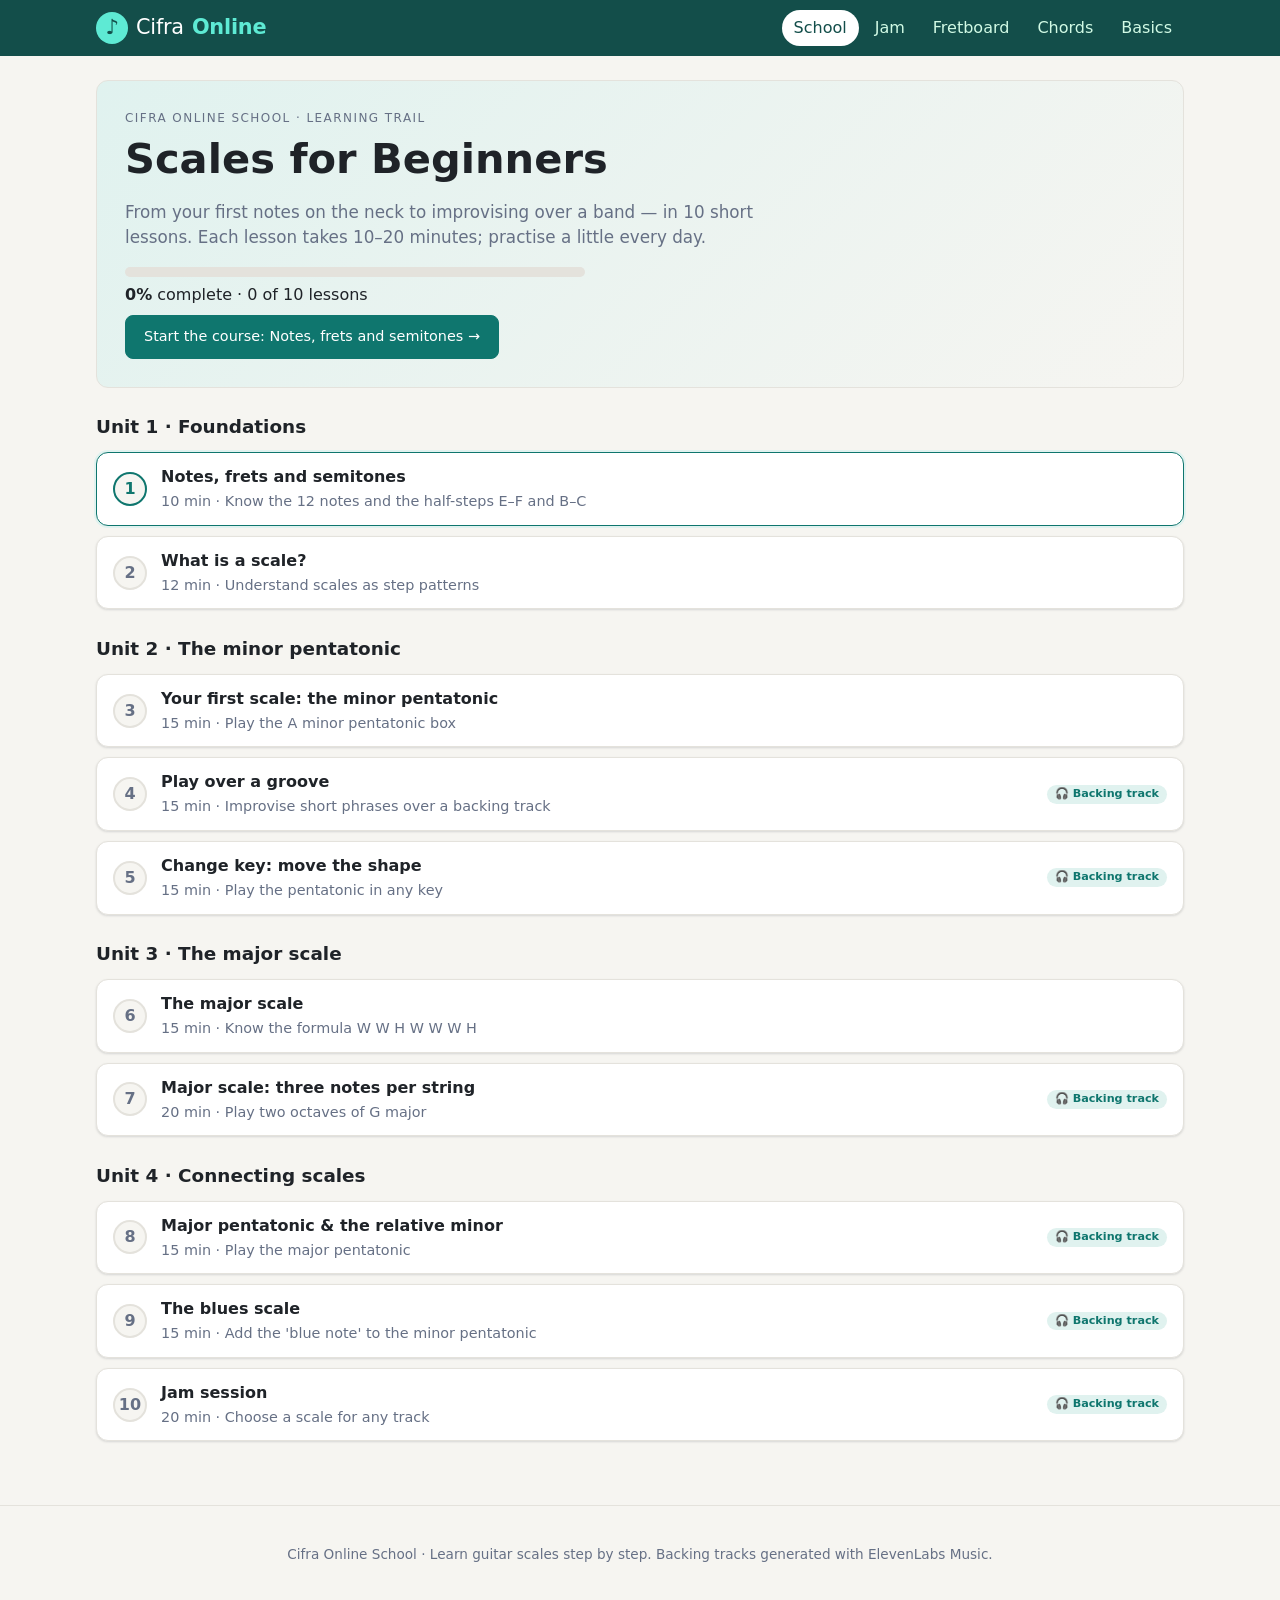
==== commit 2a45ab9d: "Add Jam room: choose rhythm, key and tempo; live chords and target notes - Jam room (#/jam): 7 groov" ====
--- a/cifra-online.html
+++ b/cifra-online.html
@@ -405,6 +405,31 @@
 .lesson-nav { display: flex; justify-content: space-between; gap: 10px; flex-wrap: wrap; margin: 20px 0; }
 #completeBtn.done { background: var(--c-fifth); border-color: var(--c-fifth); }
 
+/* ---------- Jam room ---------- */
+.jam-controls { display: grid; gap: 10px; padding-top: 14px; }
+.jam-row { display: flex; flex-wrap: wrap; align-items: center; gap: 8px 12px; }
+.jam-row > .tool-label { min-width: 56px; }
+.jam-row .chip small { opacity: .65; font-size: .75em; }
+#jamTempo { width: min(260px, 60vw); accent-color: var(--accent); }
+.jam-stage { display: flex; flex-wrap: wrap; align-items: center; gap: 16px 28px; background: var(--surface); border: 1px solid var(--border); border-radius: var(--radius); padding: 16px 20px; margin: 16px 0 10px; box-shadow: var(--shadow); }
+.play-btn.big { width: 72px; height: 72px; font-size: 1.7rem; }
+.jam-now, .jam-next { display: flex; flex-direction: column; gap: 4px; }
+.jam-chord { font-size: clamp(2.4rem, 7vw, 3.6rem); font-weight: 800; color: var(--chord); line-height: 1; min-width: 2.5ch; }
+.jam-chord.small { font-size: clamp(1.4rem, 4vw, 2rem); color: var(--muted); }
+.beats.big i { width: 18px; height: 18px; }
+.jam-diagram svg { width: 96px; }
+.jam-stage .vol { margin-left: auto; }
+.jam-strip { display: flex; flex-wrap: wrap; gap: 4px; margin-bottom: 8px; }
+.jam-bar { min-width: 52px; text-align: center; padding: 6px 8px; border: 1px solid var(--border); border-radius: 8px; background: var(--surface); font-weight: 700; color: var(--muted); transition: background .1s; }
+.jam-bar.on { background: var(--chord); border-color: var(--chord); color: #fff; }
+.fb-dot.target { box-shadow: 0 0 0 2px #fff, 0 0 10px 2px rgba(255,255,255,.8); transform: translate(-50%, -50%) scale(1.12); z-index: 2; }
+.fb-dot.dim { opacity: .45; }
+.fb-legend .fb-dot.target { transform: none; }
+@media (max-width: 560px) {
+  .nav { width: 100%; overflow-x: auto; scrollbar-width: none; }
+  .nav a { padding: 6px 10px; font-size: .92rem; white-space: nowrap; }
+}
+
 </style>
 </head>
 <body>
@@ -413,6 +438,7 @@
       <a class="logo" href="#/"><span class="logo-mark">♪</span> Cifra<b>Online</b></a>
       <nav class="nav">
         <a href="#/" data-route="school">School</a>
+        <a href="#/jam" data-route="jam">Jam</a>
         <a href="#/tuner" data-route="tuner">Fretboard</a>
         <a href="#/chords" data-route="chords">Chords</a>
         <a href="#/learn" data-route="learn">Basics</a>
@@ -1748,33 +1774,52 @@
 const KEY_FILES = ["C", "Db", "D", "Eb", "E", "F", "Gb", "G", "Ab", "A", "Bb", "B"]; // file names per pitch class
 
 /* ---------- Backing tracks (key = detected key of the generated original) ---------- */
-// root/mode/chords were MEASURED from the generated audio (key detection +
-// bass-line analysis), not taken from the prompt — the AI doesn't always obey it.
-// chords: [name in the original key, number of bars]
+// Everything here was MEASURED from the generated audio by tools/make_tracks.py
+// (key, tempo to 0.01 BPM, bar-aligned loop, chords recognised bar by bar) —
+// the AI does not always follow its prompt, so we never trust the prompt.
+// prog = chords of one cycle of the progression (one per bar, in the original key).
 const TRACKS = {
   "minor-groove": {
-    title: "Minor rock groove", style: "Relaxed rock · 96 BPM",
-    root: 2, mode: "minor", bpm: 96, loopSeconds: 30.093,
-    chords: [["Dm", 2], ["F", 1], ["G", 1]],
-    desc: "Two bars of the minor i chord, then the ♭III and IV chords."
+    title: "Minor rock groove", style: "Relaxed rock · drums, bass & rhythm guitar",
+    root: 2, mode: "minor", bpm: 96.02, loopSeconds: 29.9938, loopBars: 12,
+    prog: ["Dm", "Dm", "F", "Gm"],
+    scales: ["min-pent", "blues", "minor", "dorian"]
   },
   "blues-shuffle": {
-    title: "Blues shuffle", style: "12-bar blues · boogie bass · 96 BPM",
-    root: 4, mode: "major", bpm: 96, loopSeconds: 30.093,
-    chords: [["E7", 4], ["A7", 2], ["E7", 2], ["B7", 1], ["A7", 1], ["E7", 1], ["B7", 1]],
-    desc: "The classic 12-bar form with the I7, IV7 and V7 chords."
+    title: "Blues shuffle", style: "12-bar blues with a boogie bass",
+    root: 4, mode: "major", bpm: 95.97, loopSeconds: 30.0094, loopBars: 12,
+    prog: ["E7", "E7", "E7", "A7", "A7", "E7", "E7", "B7", "A7", "E7", "B7", "E7"],
+    scales: ["blues", "min-pent", "maj-pent", "mixolydian"]
   },
   "pop-major": {
-    title: "Pop in a major key", style: "Bright pop-rock · 96 BPM",
-    root: 7, mode: "major", bpm: 96, loopSeconds: 30.093,
-    chords: [["G", 1], ["Am", 1], ["Em", 1], ["C", 1]],
-    desc: "I – ii – vi – IV, one chord per bar."
+    title: "Pop", style: "Bright pop-rock with strummed acoustic",
+    root: 7, mode: "major", bpm: 96.02, loopSeconds: 29.9938, loopBars: 12,
+    prog: ["G", "Am", "Em", "C"],
+    scales: ["maj-pent", "major"]
   },
   "folk-major": {
-    title: "Folk groove", style: "Acoustic folk-country · 96 BPM",
-    root: 0, mode: "major", bpm: 96, loopSeconds: 30.093,
-    chords: [["C", 3], ["G", 1]],
-    desc: "Mostly the I chord with a short turnaround — lots of space to play."
+    title: "Folk", style: "Acoustic folk-country",
+    root: 0, mode: "major", bpm: 96.01, loopSeconds: 19.9979, loopBars: 8,
+    prog: ["C", "C", "C", "C", "C", "Am", "G", "G"],
+    scales: ["maj-pent", "major", "mixolydian"]
+  },
+  "funk-vamp": {
+    title: "Funk vamp", style: "Tight sixteenth-note funk on one chord",
+    root: 4, mode: "minor", bpm: 100.02, loopSeconds: 28.7942, loopBars: 12,
+    prog: ["Em7", "Em7", "Em7", "Em7"],
+    scales: ["min-pent", "dorian", "blues"]
+  },
+  "reggae": {
+    title: "Reggae", style: "Laid-back one-drop reggae",
+    root: 2, mode: "major", bpm: 80.0, loopSeconds: 24.0, loopBars: 8,
+    prog: ["D", "A", "Bm7", "A", "D", "A", "D", "D"],
+    scales: ["maj-pent", "major"]
+  },
+  "latin-pop": {
+    title: "Latin pop", style: "Nylon-string guitar and cajón",
+    root: 2, mode: "major", bpm: 99.98, loopSeconds: 28.8058, loopBars: 12,
+    prog: ["D", "A", "D", "G"],
+    scales: ["maj-pent", "major", "mixolydian"]
   }
 };
 
@@ -1995,7 +2040,7 @@
     minutes: 20,
     goals: ["Choose a scale for any track", "Improvise across the whole neck"],
     theory: `
-      <p>Congratulations — you know four scales! Now put them together. Pick any backing track and key below, choose a scale that fits, and improvise.</p>
+      <p>Congratulations — you know four scales! Now put them together. Pick any backing track and key below, choose a scale that fits, and improvise. For more grooves, a tempo control and live chord display, open the <a href="#/jam">Jam room</a>.</p>
       <table class="mini-table">
         <tr><th>Track</th><th>Scales that fit</th></tr>
         <tr><td>Minor groove</td><td>Minor pentatonic, blues scale</td></tr>
@@ -2336,14 +2381,16 @@
     const shift = pc(st.key - t.root);
     // Spell chords like the key signature: C minor / F major use flats (E♭, B♭), E major sharps.
     const flats = keyUsesFlats(transposeKey(ROOT_NAMES[t.root] + (t.mode === "minor" ? "m" : ""), shift));
-    const chords = t.chords.map(([c, n]) => transposeChord(c, shift, flats).replace("#", "♯").replace(/([A-G])b/, "$1♭") + (n > 1 ? ` <small>×${n}</small>` : ""));
+    const runs = [];
+    t.prog.forEach(c => { const last = runs[runs.length - 1]; if (last && last[0] === c) last[1]++; else runs.push([c, 1]); });
+    const chords = runs.map(([c, n]) => transposeChord(c, shift, flats).replace("#", "♯").replace(/([A-G])b/, "$1♭") + (n > 1 ? ` <small>×${n}</small>` : ""));
     const keyName = pretty(ROOT_NAMES[st.key]) + (t.mode === "minor" ? "m" : "");
     const trackOptions = P.free ? Object.entries(TRACKS).map(([id, tr]) => `<button class="chip ${id === st.track ? "on" : ""}" data-track="${id}">${tr.title}</button>`).join("") : "";
     const scaleOptions = P.free ? Object.entries(SCHOOL_SCALES).map(([id, sc]) => `<button class="chip ${id === st.scale ? "on" : ""}" data-scale="${id}">${sc.name}</button>`).join("") : "";
     box.innerHTML = `
       <div class="player-head">
         <button class="play-btn" id="playBtn" aria-label="Play backing track">${Backing.playing ? "❚❚" : "▶"}</button>
-        <div><strong>🎧 ${t.title}</strong> <span class="song-meta">· ${t.style} · loops every ${Math.round(t.loopSeconds)} s</span>
+        <div><strong>🎧 ${t.title}</strong> <span class="song-meta">· ${t.style} · ${Math.round(t.bpm)} BPM · loops every ${Math.round(t.loopSeconds)} s</span>
           <div class="chord-pills">${chords.map(c => `<span class="pill">${c}</span>`).join("")}</div></div>
         <label class="tool vol"><span class="tool-label">Vol</span><input type="range" id="vol" min="0" max="1" step="0.05" value="0.8"></label>
       </div>
@@ -2396,6 +2443,343 @@
 
   cleanup = () => { Metronome.stop(); Backing.stop(); };
   drawNeck(); drawPlayer(); drawComplete();
+}
+
+</script>
+  <script>
+/*
+ * Jam room: pick a rhythm, a key and a tempo; the backing track loops while the
+ * page shows the chord being played, the next chord, and the scale on the neck
+ * with the current chord's notes highlighted as "target notes".
+ *
+ * Tempo changes use WSOLA time-stretching (below), so the key stays the same.
+ */
+
+const JAM_SCALES = {
+  "min-pent": { name: "Minor pentatonic", iv: [0, 3, 5, 7, 10] },
+  "blues": { name: "Blues scale", iv: [0, 3, 5, 6, 7, 10] },
+  "minor": { name: "Natural minor", iv: [0, 2, 3, 5, 7, 8, 10] },
+  "dorian": { name: "Dorian", iv: [0, 2, 3, 5, 7, 9, 10] },
+  "maj-pent": { name: "Major pentatonic", iv: [0, 2, 4, 7, 9] },
+  "major": { name: "Major scale", iv: [0, 2, 4, 5, 7, 9, 11] },
+  "mixolydian": { name: "Mixolydian", iv: [0, 2, 4, 5, 7, 9, 10] }
+};
+
+/*
+ * WSOLA (Waveform-Similarity Overlap-Add) time-stretching.
+ *
+ * Cut the sound into overlapping windowed frames (~46 ms) and lay them down
+ * at a FIXED output spacing (Hs), but read them from the input at a spacing of
+ * Hs × rate. Reading further apart than we write = shorter = faster, and
+ * the pitch is untouched because each frame is played at its normal speed.
+ * The trick that avoids a "phasey" sound: before taking each frame, search a
+ * small neighbourhood (±tol samples) for the position whose waveform best
+ * matches what naturally followed the previous frame (cross-correlation), so
+ * the overlapping waves line up instead of cancelling each other out.
+ * The loop is treated as circular, so the stretched loop is seamless too.
+ */
+function wsolaStretch(ctx, buffer, rate) {
+  const N = 2048, Hs = 1024, tol = 512, dec = 4;
+  const chs = buffer.numberOfChannels, inLen = buffer.length;
+  const outLen = Math.round(inLen / rate);
+  const input = [...Array(chs)].map((_, c) => buffer.getChannelData(c));
+  const mono = new Float32Array(inLen);
+  for (let c = 0; c < chs; c++) for (let i = 0; i < inLen; i++) mono[i] += input[c][i] / chs;
+  const at = i => mono[((i % inLen) + inLen) % inLen];
+  const win = new Float32Array(N);
+  for (let i = 0; i < N; i++) win[i] = 0.5 - 0.5 * Math.cos(2 * Math.PI * i / N);
+
+  const out = [...Array(chs)].map(() => new Float32Array(outLen));
+  const norm = new Float32Array(outLen);
+  const frames = Math.ceil(outLen / Hs);
+  let prev = 0;
+  for (let k = 0; k < frames; k++) {
+    let pos = Math.round(k * Hs * rate);
+    if (k > 0) {
+      const target = prev + Hs; // where the previous frame "wanted" to continue
+      let best = -Infinity, bestPos = pos;
+      for (let d = -tol; d <= tol; d += 8) {
+        let s = 0;
+        for (let i = 0; i < N / 2; i += dec) s += at(target + i) * at(pos + d + i);
+        if (s > best) { best = s; bestPos = pos + d; }
+      }
+      pos = bestPos;
+    }
+    const o = k * Hs;
+    for (let i = 0; i < N; i++) {
+      const w = win[i], j = (o + i) % outLen, src = ((pos + i) % inLen + inLen) % inLen;
+      for (let c = 0; c < chs; c++) out[c][j] += input[c][src] * w;
+      norm[j] += w;
+    }
+    prev = pos;
+  }
+  const res = ctx.createBuffer(chs, outLen, buffer.sampleRate);
+  for (let c = 0; c < chs; c++) {
+    const d = out[c];
+    for (let i = 0; i < outLen; i++) d[i] /= norm[i] || 1;
+    res.copyToChannel(d, c);
+  }
+  return res;
+}
+
+/* Gapless looping player that knows where it is in the music. */
+const JamPlayer = (() => {
+  let ctx = null, src = null, gain = null, vol = 0.8;
+  let startAt = 0, rate = 1, loopLen = 0, playing = false;
+  const decoded = new Map(), stretched = new Map();
+  const audio = () => (ctx = ctx || new (window.AudioContext || window.webkitAudioContext)());
+
+  async function getBuffer(trackId, keyPc, r) {
+    const url = `audio/tracks/${trackId}/${KEY_FILES[keyPc]}.mp3`;
+    if (!decoded.has(url)) {
+      const res = await fetch(url);
+      if (!res.ok) throw new Error("HTTP " + res.status);
+      decoded.set(url, await audio().decodeAudioData(await res.arrayBuffer()));
+    }
+    const base = decoded.get(url);
+    // Trim to exactly the loop (whole bars) before stretching.
+    const t = TRACKS[trackId];
+    const n = Math.min(base.length, Math.round(t.loopSeconds * base.sampleRate));
+    const key = url + "@" + r.toFixed(3);
+    if (Math.abs(r - 1) < 0.001) {
+      if (!stretched.has(key)) {
+        const b = audio().createBuffer(base.numberOfChannels, n, base.sampleRate);
+        for (let c = 0; c < base.numberOfChannels; c++) b.copyToChannel(base.getChannelData(c).subarray(0, n), c);
+        stretched.set(key, b);
+      }
+      return stretched.get(key);
+    }
+    if (!stretched.has(key)) {
+      const b = audio().createBuffer(base.numberOfChannels, n, base.sampleRate);
+      for (let c = 0; c < base.numberOfChannels; c++) b.copyToChannel(base.getChannelData(c).subarray(0, n), c);
+      await new Promise(r2 => setTimeout(r2, 0)); // let the UI show "preparing…"
+      stretched.set(key, wsolaStretch(audio(), b, r));
+    }
+    return stretched.get(key);
+  }
+
+  return {
+    /** Musical position in ORIGINAL-tempo seconds since the loop start (0 … loopSeconds). */
+    position() {
+      if (!playing) return null;
+      const el = (audio().currentTime - startAt - (ctx.outputLatency || ctx.baseLatency || 0)) % loopLen;
+      return ((el + loopLen) % loopLen) * rate;
+    },
+    async play(trackId, keyPc, r, fromMusicalSec = 0) {
+      await audio().resume();
+      const buf = await getBuffer(trackId, keyPc, r);
+      this.stop();
+      gain = gain || ctx.createGain();
+      gain.gain.value = vol;
+      gain.connect(ctx.destination);
+      src = ctx.createBufferSource();
+      src.buffer = buf;
+      src.loop = true;
+      src.connect(gain);
+      rate = r;
+      loopLen = buf.duration;
+      const offset = (fromMusicalSec / r) % loopLen;
+      startAt = ctx.currentTime + 0.03 - offset;
+      src.start(ctx.currentTime + 0.03, offset);
+      playing = true;
+    },
+    stop() {
+      if (src) { try { src.stop(); } catch { /* ok */ } src.disconnect(); src = null; }
+      playing = false;
+    },
+    setVolume(v) { vol = v; if (gain) gain.gain.value = v; },
+    get playing() { return playing; }
+  };
+})();
+
+function renderJam() {
+  setActiveNav("jam");
+  document.title = "Jam room — Cifra Online School";
+  const saved = store.get("jam", {});
+  const ids = Object.keys(TRACKS);
+  const st = {
+    track: ids.includes(saved.track) ? saved.track : ids[0],
+    key: saved.key ?? 9,
+    tempo: saved.tempo ?? 1,
+    scale: saved.scale || null,
+    view: saved.view || "neck",
+    labels: saved.labels || "names"
+  };
+  const save = () => store.set("jam", st);
+  let raf = null, lastBar = -1, lastBeat = -1;
+
+  app.innerHTML = `
+    <h1>Jam room</h1>
+    <p class="lead">Choose a rhythm, a key and a tempo, press play and improvise. The page follows the band: it shows the chord being played, what comes next, and lights up the chord's notes inside your scale.</p>
+
+    <section class="panel jam-controls">
+      <div class="jam-row"><span class="tool-label">Rhythm</span><div class="chips" id="jamTracks"></div></div>
+      <div class="jam-row"><span class="tool-label">Key</span><div class="chips" id="jamKeys"></div></div>
+      <div class="jam-row"><span class="tool-label">Tempo</span>
+        <input type="range" id="jamTempo" min="0.7" max="1.3" step="0.01">
+        <strong id="jamBpm"></strong> <button class="chip" id="jamTempoReset">Original</button>
+      </div>
+      <div class="jam-row"><span class="tool-label">Scale</span><div class="chips" id="jamScales"></div></div>
+    </section>
+
+    <section class="jam-stage">
+      <button class="play-btn big" id="jamPlay" aria-label="Play">▶</button>
+      <div class="jam-now">
+        <span class="tool-label">Now playing</span>
+        <div class="jam-chord" id="jamNow">—</div>
+        <div class="beats big" id="jamBeats"><i></i><i></i><i></i><i></i></div>
+        <span class="song-meta" id="jamBar"></span>
+      </div>
+      <div class="jam-next"><span class="tool-label">Next</span><div class="jam-chord small" id="jamNext">—</div></div>
+      <div class="jam-diagram" id="jamDiagram"></div>
+      <label class="tool vol"><span class="tool-label">Vol</span><input type="range" id="jamVol" min="0" max="1" step="0.05" value="0.8"></label>
+    </section>
+    <div class="jam-strip" id="jamStrip"></div>
+    <p class="hint" id="jamStatus"></p>
+
+    <section class="panel">
+      <div class="neck-tools">
+        <div class="chips">${[["neck", "Across the neck"], ["box", "One position"]].map(([v, t]) => `<button class="chip" data-view="${v}">${t}</button>`).join("")}</div>
+        <div class="chips">${[["names", "Note names"], ["intervals", "Intervals"], ["fingers", "Fingers ✋"]].map(([v, t]) => `<button class="chip" data-lab="${v}">${t}</button>`).join("")}</div>
+      </div>
+      <div id="jamNeck"></div>
+      <div class="fb-legend" id="jamLegend"></div>
+    </section>
+  `;
+
+  const T = () => TRACKS[st.track];
+  const shift = () => pc(st.key - T().root);
+  const keyFlats = () => keyUsesFlats(transposeKey(ROOT_NAMES[T().root] + (T().mode === "minor" ? "m" : ""), shift()));
+  const chordAt = bar => {
+    const t = T(), p = t.prog;
+    const name = p[((bar % p.length) + p.length) % p.length];
+    return transposeChord(name, shift(), keyFlats());
+  };
+  const prettyChord = c => c.replace("#", "♯").replace(/([A-G])b/, "$1♭");
+  const scaleFor = () => (T().scales.includes(st.scale) ? st.scale : T().scales[0]);
+
+  function drawControls() {
+    $("#jamTracks").innerHTML = ids.map(id => {
+      const t = TRACKS[id];
+      return `<button class="chip ${id === st.track ? "on" : ""}" data-track="${id}" title="${t.style}">${t.title} <small>${Math.round(t.bpm)}</small></button>`;
+    }).join("");
+    const minor = T().mode === "minor";
+    $("#jamKeys").innerHTML = ROOT_NAMES.map((n, i) => `<button class="chip ${i === st.key ? "on" : ""}" data-key="${i}">${pretty(n)}${minor ? "m" : ""}</button>`).join("") +
+      `<button class="chip" id="jamRandom" title="Random key">🎲</button>`;
+    $("#jamTempo").value = st.tempo;
+    $("#jamBpm").textContent = `${Math.round(T().bpm * st.tempo)} BPM`;
+    const sc = scaleFor();
+    $("#jamScales").innerHTML = T().scales.map((id, i) => `<button class="chip ${id === sc ? "on" : ""}" data-scale="${id}">${JAM_SCALES[id].name}${i === 0 ? " ★" : ""}</button>`).join("");
+    document.querySelectorAll("[data-view]").forEach(b => b.classList.toggle("on", b.dataset.view === st.view));
+    document.querySelectorAll("[data-lab]").forEach(b => b.classList.toggle("on", b.dataset.lab === st.labels));
+    // whole progression strip
+    const p = T().prog;
+    $("#jamStrip").innerHTML = p.map((_, i) => `<span class="jam-bar" data-bar="${i}">${prettyChord(chordAt(i))}</span>`).join("");
+    $("#jamStatus").innerHTML = `${T().title} · ${T().style}. Key of <strong>${pretty(ROOT_NAMES[st.key])}${minor ? " minor" : " major"}</strong> — ★ marks the scale that fits best.`;
+  }
+
+  function drawNeck(currentChord) {
+    const sc = JAM_SCALES[scaleFor()];
+    const root = st.key;
+    const cells = schoolShape(root, sc.iv, st.view);
+    const fingers = schoolFingers(cells);
+    const spell = spellSet(root, sc.iv, false);
+    const chordPcs = currentChord ? chordTones(currentChord) : [];
+    const dots = new Map();
+    cells.forEach(c => {
+      const i = pc(c.m - root);
+      const label = st.labels === "fingers" ? String(c.f === 0 ? 0 : fingers.get(c.s + ":" + c.f))
+        : st.labels === "intervals" ? SCALE_INTERVALS[i] : spell.get(pc(c.m));
+      const target = chordPcs.includes(pc(c.m));
+      dots.set(c.s + ":" + c.f, { label, cls: "role-" + intervalRole(i) + (target ? " target" : chordPcs.length ? " dim" : "") + (st.labels === "fingers" ? " finger" : "") });
+    });
+    $("#jamNeck").innerHTML = miniNeckHTML(dots);
+    $("#jamLegend").innerHTML = `<span class="legend-title"><strong>${spell.get(root)} ${sc.name}</strong>: ${sc.iv.map(i => spell.get(pc(root + i))).join(" · ")}</span>
+      <span><i class="fb-dot role-root target"></i> notes of the chord playing now — great places to land</span>`;
+  }
+
+  function chordTones(name) {
+    const p = parseChord(name);
+    if (!p) return [];
+    const ivs = { "": [0, 4, 7], m: [0, 3, 7], "7": [0, 4, 7, 10], m7: [0, 3, 7, 10], maj7: [0, 4, 7, 11] }[p.suffix] || [0, 4, 7];
+    return ivs.map(i => pc(noteIndex(p.root) + i));
+  }
+
+  function showChord(bar) {
+    const now = chordAt(bar), next = chordAt(bar + 1);
+    $("#jamNow").textContent = prettyChord(now);
+    $("#jamNext").textContent = prettyChord(next);
+    $("#jamDiagram").innerHTML = chordDiagramSVG(now, { lefty: prefs.lefty });
+    const p = T().prog.length;
+    $("#jamBar").textContent = `Bar ${(bar % p) + 1} of ${p}`;
+    document.querySelectorAll(".jam-bar").forEach(el => el.classList.toggle("on", +el.dataset.bar === bar % p));
+    drawNeck(now);
+  }
+
+  function tick() {
+    const pos = JamPlayer.position();
+    if (pos !== null) {
+      const beatLen = 60 / T().bpm;
+      const beat = Math.floor(pos / beatLen);
+      const bar = Math.floor(beat / 4) % T().loopBars;
+      if (bar !== lastBar) { lastBar = bar; showChord(bar); }
+      if (beat !== lastBeat) {
+        lastBeat = beat;
+        document.querySelectorAll("#jamBeats i").forEach((x, i) => x.className = i === beat % 4 ? "on" : "");
+      }
+    }
+    raf = requestAnimationFrame(tick);
+  }
+
+  async function start(fromPos = 0) {
+    $("#jamPlay").textContent = "…";
+    const needsStretch = Math.abs(st.tempo - 1) > 0.001;
+    if (needsStretch) $("#jamStatus").textContent = "Preparing the new tempo…";
+    try {
+      await JamPlayer.play(st.track, st.key, st.tempo, fromPos);
+    } catch (e) {
+      $("#jamStatus").textContent = "Could not load the backing track (open the site through a web server, not as a local file).";
+    }
+    $("#jamPlay").textContent = JamPlayer.playing ? "❚❚" : "▶";
+    drawControls();
+    lastBar = -1; lastBeat = -1;
+  }
+  // Change something while playing: restart at the same musical position.
+  async function restart(keepPos = true) {
+    if (!JamPlayer.playing) { drawControls(); showChord(0); return; }
+    const t = TRACKS[st.track];
+    const pos = keepPos ? (JamPlayer.position() || 0) % t.loopSeconds : 0;
+    await start(pos);
+  }
+
+  /* events */
+  $("#jamPlay").onclick = () => {
+    if (JamPlayer.playing) { JamPlayer.stop(); $("#jamPlay").textContent = "▶"; document.querySelectorAll("#jamBeats i").forEach(x => x.className = ""); return; }
+    start(0);
+  };
+  app.addEventListener("click", onClick);
+  function onClick(e) {
+    const b = e.target.closest("[data-track],[data-key],[data-scale],[data-view],[data-lab],#jamRandom,#jamTempoReset");
+    if (!b) return;
+    if (b.dataset.track) { st.track = b.dataset.track; save(); restart(false); return; }
+    if (b.dataset.key) { st.key = +b.dataset.key; save(); restart(); return; }
+    if (b.id === "jamRandom") { st.key = Math.floor(Math.random() * 12); save(); restart(); return; }
+    if (b.id === "jamTempoReset") { st.tempo = 1; save(); restart(); return; }
+    if (b.dataset.scale) { st.scale = b.dataset.scale; save(); drawControls(); drawNeck(JamPlayer.playing ? chordAt(lastBar) : chordAt(0)); return; }
+    if (b.dataset.view) { st.view = b.dataset.view; save(); drawControls(); drawNeck(JamPlayer.playing ? chordAt(lastBar) : chordAt(0)); return; }
+    if (b.dataset.lab) { st.labels = b.dataset.lab; save(); drawControls(); drawNeck(JamPlayer.playing ? chordAt(lastBar) : chordAt(0)); }
+  }
+  $("#jamTempo").oninput = e => { st.tempo = +e.target.value; $("#jamBpm").textContent = `${Math.round(T().bpm * st.tempo)} BPM`; };
+  $("#jamTempo").onchange = () => { save(); restart(); };
+  $("#jamVol").oninput = e => JamPlayer.setVolume(+e.target.value);
+  $("#jamNeck").addEventListener("click", e => {
+    const c = e.target.closest(".fb-cell[data-s]");
+    if (c) GuitarAudio.playMidi(STANDARD_TUNING[+c.dataset.s] + +c.dataset.f);
+  });
+
+  cleanup = () => { JamPlayer.stop(); cancelAnimationFrame(raf); app.removeEventListener("click", onClick); };
+  drawControls(); showChord(0);
+  raf = requestAnimationFrame(tick);
 }
 
 </script>
@@ -2552,6 +2936,7 @@
   const parts = hash.split("/").filter(Boolean);
   if (parts.length === 0 || parts[0] === "school") renderSchool();
   else if (parts[0] === "lesson" && parts[1]) renderLesson(parts[1]);
+  else if (parts[0] === "jam") renderJam();
   else if (parts[0] === "chords") renderChords();
   else if (parts[0] === "tuner") renderTuner();
   else if (parts[0] === "learn") renderLearn();
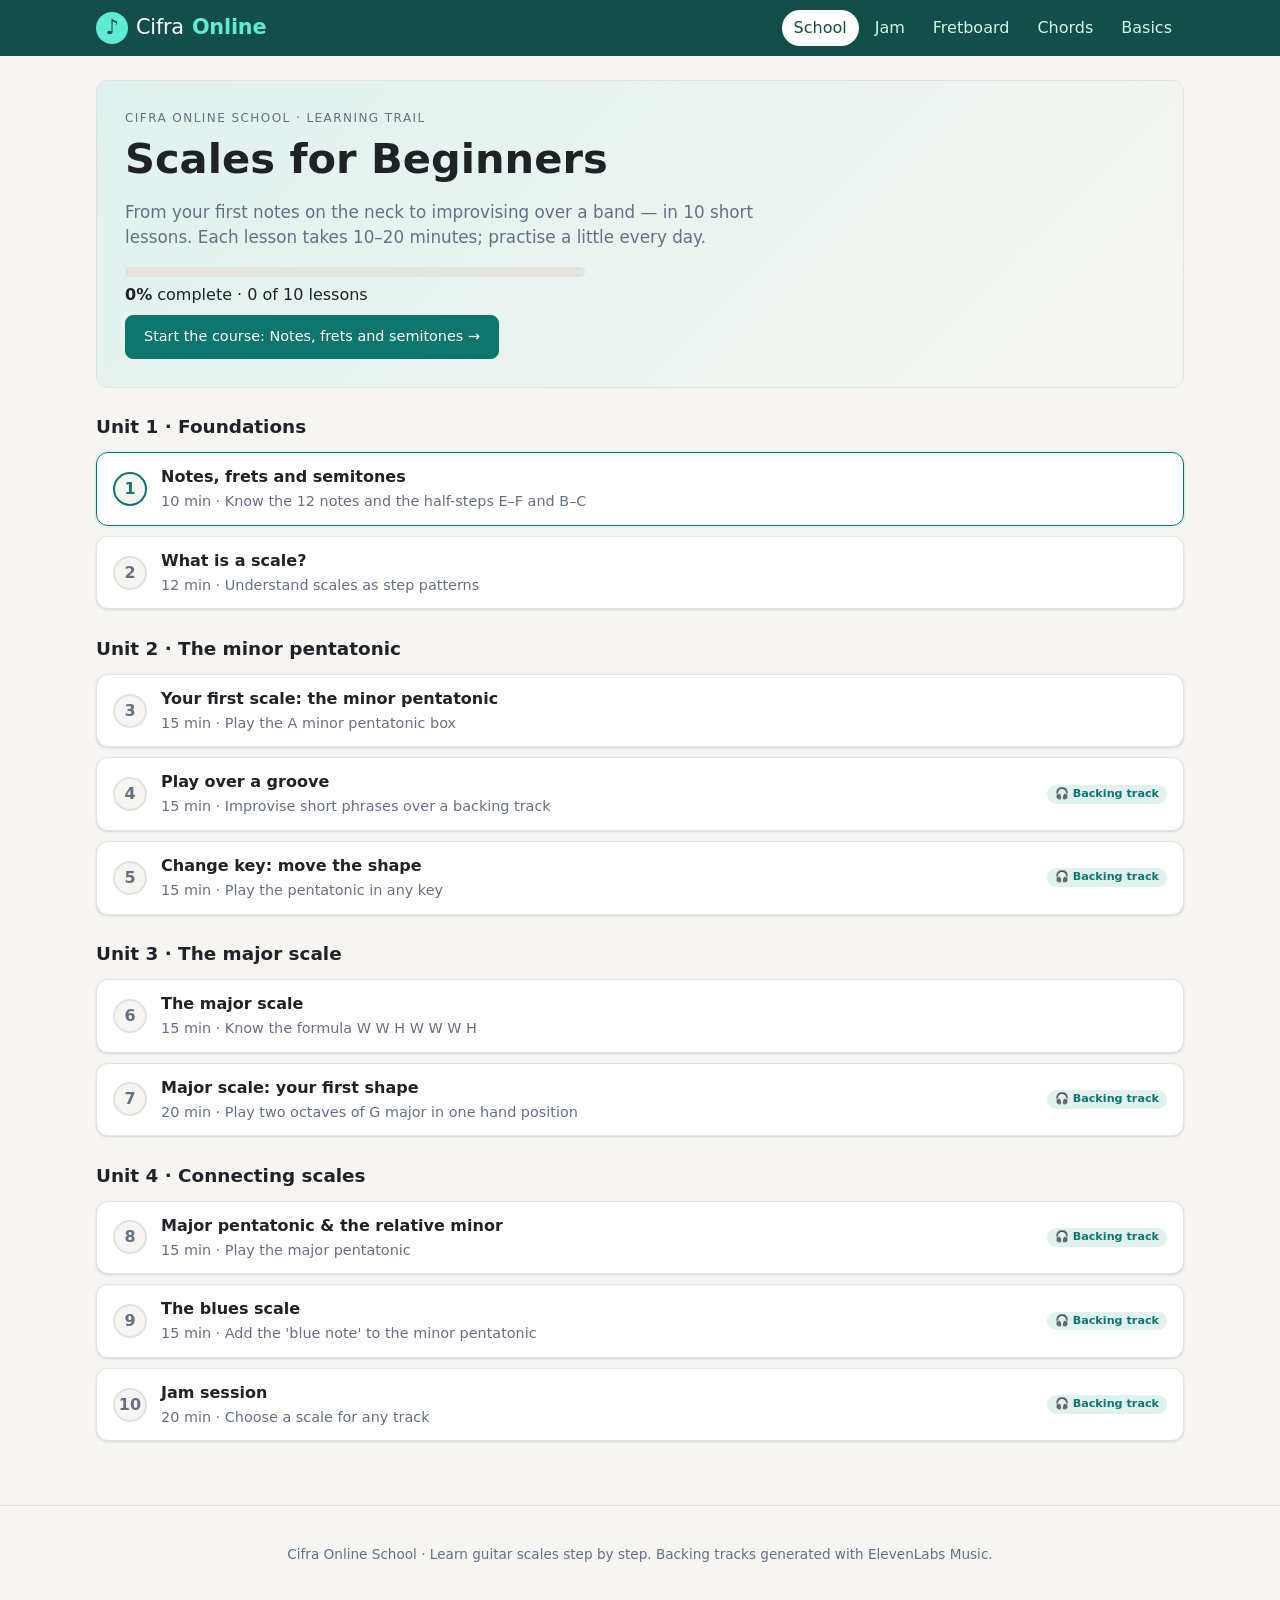
==== commit 7de3e301: "Scales review + Shapes mode (hand positions) - New js/scales.js: one shared definition of all scales" ====
--- a/cifra-online.html
+++ b/cifra-online.html
@@ -430,6 +430,12 @@
   .nav a { padding: 6px 10px; font-size: .92rem; white-space: nowrap; }
 }
 
+/* Shapes: the band where the hand sits */
+.fb-cell.in-band { background: rgba(253, 230, 138, .16); }
+.fb-row:first-child .fb-cell.in-band { box-shadow: inset 0 3px 0 rgba(253, 230, 138, .9); }
+.fb-row:nth-last-child(2) .fb-cell.in-band { box-shadow: inset 0 -3px 0 rgba(253, 230, 138, .9); }
+.fb-pos .chip small { opacity: .7; font-weight: 500; }
+
 </style>
 </head>
 <body>
@@ -906,17 +912,37 @@
  */
 function spellSet(rootPc, iv, isChord) {
   const LETTERS = "CDEFGAB";
+  const NATURAL = { C: 0, D: 2, E: 4, F: 5, G: 7, A: 9, B: 11 };
   const letterSteps = { 0: 0, 1: 1, 2: 1, 3: 2, 4: 2, 5: 3, 6: 4, 7: 4, 8: isChord ? 4 : 5, 9: 5, 10: 6, 11: 6 };
-  const rootName = ROOT_NAMES[rootPc];
-  const r = LETTERS.indexOf(rootName[0]);
-  const map = new Map();
-  for (const i of iv) {
-    const p = pc(rootPc + i);
-    const want = LETTERS[(r + letterSteps[pc(i)]) % 7];
-    const name = [SHARPS[p], FLATS[p]].find(n => n[0] === want) || (rootName.includes("b") ? FLATS[p] : SHARPS[p]);
-    map.set(p, pretty(name));
-  }
-  return map;
+  // Name of pitch class p using letter L (adds ♯/♭ as needed; E♯, B♯, C♭, F♭ allowed).
+  const nameWith = (p, L) => {
+    const d = ((p - NATURAL[L] + 18) % 12) - 6;     // -6..5 semitones away from the natural
+    return d === 0 ? L : d === 1 ? L + "#" : d === -1 ? L + "b" : d === 2 ? L + "##" : d === -2 ? L + "bb" : null;
+  };
+  // Try both spellings of the root (e.g. C♯ and D♭) and keep the one whose notes
+  // use each letter once with the fewest sharps/flats — C♯ major becomes D♭ major.
+  const roots = [...new Set([SHARPS[rootPc], FLATS[rootPc], ROOT_NAMES[rootPc]])];
+  let best = null;
+  for (const rn of roots) {
+    const r = LETTERS.indexOf(rn[0]);
+    const map = new Map();
+    let cost = 0, bad = false;
+    for (const i of iv) {
+      const p = pc(rootPc + i);
+      const n = nameWith(p, LETTERS[(r + letterSteps[pc(i)]) % 7]);
+      if (!n || n.length > 2) { bad = true; break; }
+      if (n.length === 2) cost += 1;
+      if (["E#", "B#", "Cb", "Fb"].includes(n)) cost += 0.5;
+      map.set(p, n);
+    }
+    if (bad) continue;
+    if (rn !== ROOT_NAMES[rootPc]) cost += 0.25;         // tie-break: keep the usual root name
+    if (!best || cost < best.cost) best = { cost, map };
+  }
+  const out = new Map();
+  if (best) { for (const [p, n] of best.map) out.set(p, pretty(n)); return out; }
+  for (const i of iv) { const p = pc(rootPc + i); out.set(p, pretty(SHARPS[p])); }
+  return out;
 }
 
 const noteName = (p, flats) => pretty((flats ? FLATS : SHARPS)[pc(p)]);
@@ -1029,7 +1055,8 @@
     scaleRoot: saved.scaleRoot ?? 9,
     scaleType: saved.scaleType ?? "min-pent",
     scalePos: saved.scalePos ?? null, // hand position for scale fingering (fret of finger 1)
-    scaleView: saved.scaleView || "neck", // "neck" | "pattern" | "octave" | "all"
+    scaleView: saved.scaleView || "shapes", // "neck" | "pattern" | "shapes" | "octave" | "all"
+    scaleShape: saved.scaleShape ?? 0,      // which hand-position shape is selected
     labels: saved.labels || "names",
     showAll: saved.showAll ?? false,
     voicing: 0,
@@ -1040,7 +1067,7 @@
   const FRETS = 15;
   const save = () => store.set("fb", {
     tuning: st.tuning, mode: st.mode, chordRoot: st.chordRoot, chordType: st.chordType,
-    scaleRoot: st.scaleRoot, scaleType: st.scaleType, scalePos: st.scalePos, scaleView: st.scaleView, labels: st.labels, showAll: st.showAll
+    scaleRoot: st.scaleRoot, scaleType: st.scaleType, scalePos: st.scalePos, scaleView: st.scaleView, scaleShape: st.scaleShape, labels: st.labels, showAll: st.showAll
   });
 
   app.innerHTML = `
@@ -1132,91 +1159,31 @@
     return f >= pos && f <= pos + 3 ? f - pos + 1 : null;
   }
   /*
-   * A clean scale pattern instead of every note on the neck:
-   * start on the root on the 6th string (at/after the chosen position) and
-   * climb the scale, placing N notes on each string before moving to the next:
-   * 3 per string for 7-note scales, 2 per string for pentatonic/blues.
-   * "octave" stops after one octave (each note once, root to root).
+   * Scale views (all built by js/scales.js, shared with the School and Jam room):
+   *  neck    – Across the neck: every pitch once, a diagonal "travel route"
+   *  pattern – One position: the root's shape on its own
+   *  shapes  – Shapes: pick any of the hand positions; the rest of the scale is faded
+   *  octave  – one octave from the root
    */
   function scalePattern(a) {
     if (st.mode !== "scale" || st.scaleView === "all") return null;
-    const sorted = [...a.iv].sort((x, y) => x - y);
-    let perString = sorted.length >= 7 ? 3 : 2;
-    let cells = [];
-    if (st.scaleView === "neck") {
-      /*
-       * Across the neck: every pitch of the scale the guitar can play, each
-       * exactly ONCE, from the open 6th string to the last fret of the 1st
-       * string. Notes are shared out evenly between the strings, so the
-       * shape climbs the neck diagonally and no fret gets crowded.
-       */
-      const lo = st.tuning[0], hi = st.tuning[5] + FRETS;
-      const seq = [];
-      for (let m = lo; m <= hi; m++) if (a.pcs.includes(pc(m))) seq.push(m);
-      perString = Math.ceil(seq.length / 6);
-      let str = 0, onStr = 0;
-      for (const m of seq) {
-        // Move to the next string when this one has its share or the note is off the neck.
-        while (str < 5 && (onStr >= perString || m - st.tuning[str] > FRETS) && m - st.tuning[str + 1] >= 0) { str++; onStr = 0; }
-        const f = m - st.tuning[str];
-        if (f < 0 || f > FRETS) continue;
-        cells.push({ s: str, f, m });
-        onStr++;
-      }
-      return finishPattern(cells, perString);
-    }
-    const pos = scalePos();
-    // Pattern: start on the first scale note at/after the position (each
-    // position starts on a different degree, like the 7 positions of a major scale).
-    // One octave: start on the root, so it runs root → root.
-    const wanted = st.scaleView === "octave" ? (m => pc(m) === a.root) : (m => a.pcs.includes(pc(m)));
-    let f0 = null;
-    for (let f = pos; f <= FRETS - 2; f++) if (wanted(st.tuning[0] + f)) { f0 = f; break; }
-    if (f0 === null) for (let f = 0; f <= FRETS; f++) if (wanted(st.tuning[0] + f)) { f0 = f; break; }
-    const start = st.tuning[0] + f0;
-    const limit = st.scaleView === "octave" ? start + 12 : start + 48;
-    const seq = [];
-    for (let m = start; m <= limit; m++) if (a.pcs.includes(pc(m))) seq.push(m);
-    let k = 0;
-    for (let s = 0; s < 6 && k < seq.length; s++) {
-      let placed = 0;
-      while (placed < perString && k < seq.length) {
-        const f = seq[k] - st.tuning[s];
-        if (f < 0) { k++; continue; }       // too low for this string (odd tunings)
-        if (f > FRETS) break;               // off the neck: try the next string
-        cells.push({ s, f, m: seq[k] });
-        k++; placed++;
-      }
-    }
-    return finishPattern(cells, perString);
-  }
-
-  function finishPattern(cells, perString) {
-    // Fingering per string: first note finger 1, last note finger 4 when the
-    // notes are 3+ frets apart, otherwise one finger per fret (2 frets apart → 1 & 3).
-    const fingerOf = new Map();
-    for (let s = 0; s < 6; s++) {
-      const fs = cells.filter(c => c.s === s && c.f > 0).map(c => c.f).sort((x, y) => x - y);
-      if (!fs.length) continue;
-      const first = fs[0], last = fs[fs.length - 1];
-      if (last - first <= 3) {
-        // Fits in the hand: one finger per fret.
-        fs.forEach(f => fingerOf.set(s + ":" + f, f - first + 1));
-      } else {
-        // Wider than the hand: number the notes in order (the hand slides/stretches).
-        const n = fs.length;
-        fs.forEach((f, k) => {
-          let fg;
-          if (n >= 4) fg = Math.min(4, k + 1);
-          else if (n === 3) fg = k === 0 ? 1 : k === 2 ? 4 : (f - first <= last - f ? 2 : 3);
-          else fg = k === 0 ? 1 : 4;
-          fingerOf.set(s + ":" + f, fg);
-        });
-      }
-    }
+    const iv = [...a.iv].sort((x, y) => x - y);
+    if (st.scaleView === "neck") return finishPattern(acrossNeck(a.root, iv, st.tuning, FRETS));
+    if (st.scaleView === "octave") return finishPattern(oneOctave(a.root, iv, st.tuning, FRETS));
+    const shapes = scaleShapes(a.root, iv, st.tuning, FRETS);
+    if (!shapes.length) return null;
+    const idx = st.scaleView === "pattern" ? 0 : Math.min(st.scaleShape || 0, shapes.length - 1);
+    const sel = shapes[idx];
+    if (st.scaleView === "pattern") return finishPattern(sel.cells, { band: [sel.lo, sel.hi], shape: sel, shapes });
+    const inShape = (s, f) => sel.cells.some(c => c.s === s && c.f === f);
+    return finishPattern(sel.cells, { has: () => true, inShape, band: [sel.lo, sel.hi], shape: sel, shapes });
+  }
+
+  function finishPattern(cells, extra = {}) {
+    const fingerOf = new Map(cells.map(c => [c.s + ":" + c.f, c.finger]));
     return {
-      cells, perString,
-      has: (s, f) => cells.some(c => c.s === s && c.f === f),
+      cells, ...extra,
+      has: extra.has || ((s, f) => cells.some(c => c.s === s && c.f === f)),
       finger: (f, s) => (f === 0 ? 0 : fingerOf.get(s + ":" + f) || 1)
     };
   }
@@ -1297,14 +1264,21 @@
       <p class="fb-formula">${formula}
         ${isChord ? `<button class="btn small" id="playChord">▶ Play</button>` : `<button class="btn small" id="playScale">▶ Play scale</button>`}</p>
       ${isChord ? "" : `<div class="fb-pos"><span class="tool-label">View</span>
-        ${[["neck", "Across the neck"], ["pattern", `One position (${[...a.iv].length >= 7 ? 3 : 2} per string)`], ["octave", "One octave"], ["all", "Every note"]]
+        ${[["neck", "Across the neck"], ["pattern", "One position"], ["shapes", "Shapes"], ["octave", "One octave"], ["all", "Every note"]]
           .map(([id, l]) => `<button class="chip ${st.scaleView === id ? "on" : ""}" data-view="${id}">${l}</button>`).join("")}</div>`}
-      ${!isChord && st.scaleView === "neck" ? `<p class="hint">Each pitch appears once — the whole range of the guitar, climbing diagonally from the open 6th string to fret ${FRETS} of the 1st string.</p>` : ""}
-      ${!isChord && (st.scaleView === "pattern" || st.scaleView === "octave" || st.labels === "fingers" && st.scaleView === "all") ? positionsHTML() : ""}
+      ${!isChord && st.scaleView === "neck" ? `<p class="hint">A travel route: each pitch once, from the open 6th string to fret ${FRETS} of the 1st string. Your hand slides along the strings as it climbs — to play without moving the hand, use <strong>Shapes</strong>.</p>` : ""}
+      ${!isChord && st.scaleView === "pattern" ? `<p class="hint">The root's shape: the hand position that starts on the root on the 6th string. Every note within reach, one finger per fret.</p>` : ""}
+      ${!isChord && st.scaleView === "shapes" ? shapesHTML(a) : ""}
+      ${!isChord && st.labels === "fingers" && st.scaleView === "all" ? positionsHTML() : ""}
       ${isChord ? "" : scaleChordsHTML(a)}
     `;
     p.querySelectorAll("[data-view]").forEach(b => b.onclick = () => {
       st.scaleView = b.dataset.view; st.custom = null; st.activeString = null; save(); drawPickers(); drawFretboard(); drawShapeInfo();
+    });
+    p.querySelectorAll("[data-shape]").forEach(b => b.onclick = () => {
+      const n = scalePattern(activeSet()).shapes.length, v = b.dataset.shape;
+      st.scaleShape = v === "prev" ? (st.scaleShape + n - 1) % n : v === "next" ? (st.scaleShape + 1) % n : Number(v);
+      st.custom = null; st.activeString = null; save(); drawPickers(); drawFretboard(); drawShapeInfo();
     });
     p.querySelectorAll("[data-pos]").forEach(b => b.onclick = () => {
       const v = b.dataset.pos;
@@ -1314,12 +1288,12 @@
       save(); drawPickers(); drawFretboard(); drawShapeInfo();
     });
     p.querySelectorAll("[data-root]").forEach(b => b.onclick = () => {
-      if (isChord) st.chordRoot = Number(b.dataset.root); else { st.scaleRoot = Number(b.dataset.root); st.scalePos = null; }
+      if (isChord) st.chordRoot = Number(b.dataset.root); else { st.scaleRoot = Number(b.dataset.root); st.scalePos = null; st.scaleShape = 0; }
       st.voicing = 0; st.custom = null; st.activeString = null; save(); drawAll();
       if (isChord && voicings[0]) playVoicing(voicings[0]);
     });
     p.querySelectorAll("[data-type]").forEach(b => b.onclick = () => {
-      if (isChord) st.chordType = b.dataset.type; else st.scaleType = b.dataset.type;
+      if (isChord) st.chordType = b.dataset.type; else { st.scaleType = b.dataset.type; st.scaleShape = 0; }
       st.voicing = 0; st.custom = null; st.activeString = null; save(); drawAll();
       if (isChord && voicings[0]) playVoicing(voicings[0]);
     });
@@ -1374,6 +1348,7 @@
           cls = "role-" + intervalRole(i);
           if (st.labels === "intervals") label = a.names[i];
           if (v) cls += v.frets[s] === f ? " pick" : " faded";
+          if (!v && pat && pat.inShape && !pat.inShape(s, f)) cls += " faded";
           // Options: the other chord/scale notes on the string the user tapped.
           if (st.activeString === s && !(v && v.frets[s] === f)) cls += " option";
           if (fingersMode && v && v.frets[s] === f) {
@@ -1382,7 +1357,7 @@
             label = f === 0 ? "0" : String(fg.fingers[s]);
             cls += " finger" + (f === 0 ? " open-string" : "");
             if (fg.barres.some(b => f === b.fret && s >= b.from && s <= b.to)) cls += " barre-note";
-          } else if (fingersMode && pat && !v) {
+          } else if (fingersMode && pat && !v && (!pat.inShape || pat.inShape(s, f))) {
             label = String(pat.finger(f, s));
             cls += " finger" + (f === 0 ? " open-string" : "");
           } else if (fingersMode && st.mode === "scale" && !v) {
@@ -1401,7 +1376,8 @@
         }
         if (label !== null) dot = `<span class="fb-dot ${cls}">${label}</span>`;
         if (f === 0 && v && v.frets[s] === -1 && !(st.activeString === s && a && a.pcs.includes(p))) dot = `<span class="fb-mute">×</span>`;
-        cells.push(`<div class="fb-cell ${f === 0 ? "open" : ""}" data-f="${f}">${dot}</div>`);
+        const inBand = pat && pat.band && !v && f >= pat.band[0] && f <= pat.band[1] && f > 0;
+        cells.push(`<div class="fb-cell ${f === 0 ? "open" : ""} ${inBand ? "in-band" : ""}" data-f="${f}">${dot}</div>`);
       }
       rows.push(`
         <div class="fb-row ${st.activeString === s ? "active-string" : ""}" data-s="${s}" style="--thick:${(1 + (5 - s) * 0.45).toFixed(2)}px">
@@ -1618,6 +1594,22 @@
     $("#clearFocus").onclick = () => { st.focus = null; drawFretboard(); drawFocus(); if (st.mode !== "notes") drawPickers(); };
   }
 
+  // Shape chooser: where the hand sits for each position of the scale.
+  function shapesHTML(a) {
+    const pat = scalePattern(a);
+    if (!pat || !pat.shapes) return "";
+    const sel = pat.shape;
+    const startNote = a.nm(pc(a.root + sel.degree));
+    const idx = a.names[sel.degree] || "R";
+    return `<div class="fb-pos"><span class="tool-label">Shape</span>
+      <button class="chip" data-shape="prev" aria-label="Previous shape">◀</button>
+      ${pat.shapes.map((sh, i) => `<button class="chip ${sh === sel ? "on" : ""}" data-shape="${i}">${sh.n} <small>fr ${sh.lo}–${sh.hi}</small></button>`).join("")}
+      <button class="chip" data-shape="next" aria-label="Next shape">▶</button></div>
+      <p class="hint">✋ <strong>Shape ${sel.n}</strong>: hand on frets <strong>${sel.lo}–${sel.hi}</strong>, index finger on fret <strong>${Math.max(1, sel.anchor <= 1 ? 1 : sel.lo)}</strong>.
+        It starts on <strong>${startNote}</strong> (the ${idx}) on the 6th string. The highlighted band is your hand; the faded notes belong to the other shapes —
+        each shape shares notes with the next one, which is how they link up along the neck.</p>`;
+  }
+
   function positionsHTML() {
     const cur = scalePos();
     return `<div class="fb-pos"><span class="tool-label">${st.scaleView === "all" ? "Hand position" : "Start position"}</span>
@@ -1756,6 +1748,235 @@
   cleanup = () => landscape.removeEventListener("change", onRotate);
 
   drawAll();
+}
+
+</script>
+  <script>
+/*
+ * One source of truth for scales and their shapes on the neck.
+ * Used by the Fretboard, the School and the Jam room.
+ *
+ * A "shape" (or position / box) is where the hand sits: a zone of about
+ * 4–5 frets in which you can play every note of the scale across all six
+ * strings without moving the hand. Learning the 5 shapes of a scale and how
+ * they connect is how guitarists learn to play a scale all over the neck.
+ *
+ *  - Pentatonic scales (5 notes): the classic 5 "boxes", 2 notes per string.
+ *    Box k starts on the k-th note of the scale on the 6th string.
+ *  - Blues scale: the minor-pentatonic boxes plus the "blue note" (♭5) where
+ *    it falls inside the box.
+ *  - 7-note scales: one-finger-per-fret positions. The index finger sits at
+ *    the box's first fret (it may stretch one fret back), so each string has
+ *    3 (sometimes 2 or 4) notes and the hand never covers more than 5 frets.
+ */
+
+const SCALE_LIBRARY = {
+  "min-pent": { name: "Minor pentatonic", iv: [0, 3, 5, 7, 10] },
+  "maj-pent": { name: "Major pentatonic", iv: [0, 2, 4, 7, 9] },
+  "blues": { name: "Blues scale", iv: [0, 3, 5, 6, 7, 10] },
+  "major": { name: "Major scale (Ionian)", iv: [0, 2, 4, 5, 7, 9, 11] },
+  "minor": { name: "Natural minor (Aeolian)", iv: [0, 2, 3, 5, 7, 8, 10] },
+  "harm-minor": { name: "Harmonic minor", iv: [0, 2, 3, 5, 7, 8, 11] },
+  "dorian": { name: "Dorian", iv: [0, 2, 3, 5, 7, 9, 10] },
+  "mixolydian": { name: "Mixolydian", iv: [0, 2, 4, 5, 7, 9, 10] }
+};
+
+// Scale notes from `fromMidi` upwards (inclusive) up to `toMidi`.
+function scaleRun(pcs, fromMidi, toMidi) {
+  const out = [];
+  for (let m = fromMidi; m <= toMidi; m++) if (pcs.includes(pc(m))) out.push(m);
+  return out;
+}
+
+// Frets on the 6th string where each scale degree sits, starting from the root
+// and going up the neck (each anchor = the start of one shape).
+function shapeAnchors(rootPc, iv, tuning, maxFret) {
+  const rootFret = pc(rootPc - tuning[0]);
+  return [...iv].sort((a, b) => a - b).map(i => {
+    let f = pc(rootPc + i - tuning[0]);
+    if (f < rootFret) f += 12;
+    if (f > maxFret - 3) f -= 12;           // keep the whole box on the neck
+    return { degree: i, fret: f };
+  });
+}
+
+/* --- Pentatonic: 2 notes per string from the anchor --- */
+function pentBox(pcs, startMidi, tuning, maxFret) {
+  const seq = scaleRun(pcs, startMidi, startMidi + 48);
+  const cells = [];
+  let k = 0;
+  for (let s = 0; s < 6 && k < seq.length; s++) {
+    let n = 0;
+    while (n < 2 && k < seq.length) {
+      const f = seq[k] - tuning[s];
+      if (f < 0) {
+        // too low for this string (open position): it belongs on the string below
+        const fp = seq[k] - tuning[s - 1];
+        if (s > 0 && fp <= maxFret) cells.push({ s: s - 1, f: fp, m: seq[k] });
+        k++; continue;
+      }
+      if (f > maxFret) break;
+      cells.push({ s, f, m: seq[k] }); k++; n++;
+    }
+  }
+  return cells;
+}
+
+/* --- 7-note scales: one finger per fret, index at `anchor`, may stretch 1 back --- */
+function windowBox(pcs, anchor, tuning, maxFret) {
+  // Open position (anchor 0 or 1): open strings + frets 1–4. Otherwise index at
+  // the anchor with a one-fret stretch back.
+  const lo = anchor <= 1 ? 0 : anchor - 1, hi = Math.min(maxFret, anchor <= 1 ? 4 : anchor + 3);
+  let cells = [];
+  for (let s = 0; s < 6; s++) {
+    for (let f = lo; f <= hi; f++) if (pcs.includes(pc(tuning[s] + f))) cells.push({ s, f, m: tuning[s] + f });
+  }
+  // The same pitch can appear on two strings (e.g. fret 4 on the B string and
+  // fret 9 on the G string). Keep one: the one inside the core frets, else the lower string.
+  const byPitch = new Map();
+  for (const c of cells) {
+    const core = c.f >= anchor && c.f <= anchor + 3;
+    const prev = byPitch.get(c.m);
+    if (!prev) byPitch.set(c.m, { c, core });
+    else if (core && !prev.core) byPitch.set(c.m, { c, core });
+  }
+  cells = [...byPitch.values()].map(x => x.c);
+  // Start the box on the anchor (the 6th-string note), drop lower notes on the 6th string.
+  return cells.filter(c => !(c.s === 0 && c.f < anchor && anchor - c.f > 0 && c.m < tuning[0] + anchor));
+}
+
+// Fingers per string: one finger per fret from where the index sits (the box's
+// first fret, or one fret behind it for a stretch). Fingers always go up along
+// a string (1→2→3→4); if the notes are wider than the hand, they are numbered
+// in order and the hand stretches or slides.
+function assignFingers(cells, kind) {
+  // If the whole box fits in 4 frets, the hand doesn't move: number every note
+  // from the box's first fret (index finger), on every string.
+  const fretted = cells.filter(c => c.f > 0).map(c => c.f);
+  const boxLo = Math.min(...fretted), boxHi = Math.max(...fretted);
+  const still = kind === "box" && fretted.length && boxHi - boxLo <= 3;
+  for (let s = 0; s < 6; s++) {
+    const row = cells.filter(c => c.s === s && c.f > 0).sort((a, b) => a.f - b.f);
+    if (!row.length) continue;
+    const first = row[0].f, last = row[row.length - 1].f;
+    const base = still ? boxLo : kind === "window" ? Math.min(first, row[0].box) : first;
+    let fg = row.map(c => c.f - base + 1);
+    const ok = fg.every((x, i) => x >= 1 && x <= 4 && (i === 0 || x > fg[i - 1]));
+    if (!ok) {
+      const n = row.length;
+      fg = row.map((c, k) => n >= 4 ? Math.min(4, k + 1)
+        : n === 3 ? (k === 0 ? 1 : k === 2 ? 4 : (c.f - first <= last - c.f ? 2 : 3))
+        : (k === 0 ? 1 : (last - first <= 2 ? 3 : 4)));
+    }
+    row.forEach((c, i) => { c.finger = fg[i]; });
+  }
+  cells.forEach(c => { if (c.f === 0) c.finger = 0; });
+  return cells;
+}
+
+/**
+ * All the shapes of a scale, ordered from the root's shape up the neck.
+ * Each shape: { n, degree, lo, hi, anchor, cells:[{s,f,m,finger}] }
+ */
+function scaleShapes(rootPc, iv, tuning = STANDARD_TUNING, maxFret = 15) {
+  const sorted = [...iv].sort((a, b) => a - b);
+  const pcs = sorted.map(i => pc(rootPc + i));
+  const isBlues = sorted.length === 6 && sorted.includes(6) && sorted.includes(3);
+  const pentIv = isBlues ? sorted.filter(i => i !== 6) : sorted;
+  const pentPcs = pentIv.map(i => pc(rootPc + i));
+  const shapes = [];
+
+  if (pentIv.length === 5) {
+    for (const a of shapeAnchors(rootPc, pentIv, tuning, maxFret)) {
+      let cells = pentBox(pentPcs, tuning[0] + a.fret, tuning, maxFret);
+      if (isBlues) {
+        // Add the blue note (♭5) in every octave of the box, right after each 4th:
+        // on the same string one fret up, or else one fret below the 5th.
+        const fourth = pc(rootPc + 5);
+        for (const c of [...cells]) {
+          if (pc(c.m) !== fourth) continue;
+          const m = c.m + 1;
+          if (cells.some(x => x.m === m)) continue;
+          const five = cells.find(x => x.m === c.m + 2);
+          const fr = cells.map(x => x.f), lo = Math.min(...fr), hi = Math.max(...fr);
+          if (c.f + 1 <= Math.min(maxFret, hi + 1)) cells.push({ s: c.s, f: c.f + 1, m });   // classic spot
+          else if (five && five.f - 1 >= Math.max(0, lo - 1)) cells.push({ s: five.s, f: five.f - 1, m });
+        }
+      }
+      cells.forEach(c => { c.box = a.fret; });
+      shapes.push({ degree: a.degree, anchor: a.fret, cells: assignFingers(cells, "box") });
+    }
+  } else {
+    const kept = [];
+    for (const a of shapeAnchors(rootPc, sorted, tuning, maxFret)) {
+      if (kept.some(k => Math.abs(k - a.fret) < 2)) continue;   // nearly the same hand position
+      kept.push(a.fret);
+      const cells = windowBox(pcs, a.fret, tuning, maxFret);
+      cells.forEach(c => { c.box = a.fret; });
+      shapes.push({ degree: a.degree, anchor: a.fret, cells: assignFingers(cells, "window") });
+    }
+  }
+  // Repair: if a scale note is missing between the lowest and highest note of a
+  // shape, place it at the nearest fret within one fret of the box.
+  shapes.forEach(sh => {
+    const ms = sh.cells.map(c => c.m), fr = sh.cells.map(c => c.f);
+    const lo = Math.min(...fr), hi = Math.max(...fr);
+    let added = false;
+    for (const m of scaleRun(pcs, Math.min(...ms), Math.max(...ms))) {
+      if (ms.includes(m)) continue;
+      let best = null;
+      for (let s = 0; s < 6; s++) {
+        const f = m - tuning[s];
+        if (f < Math.max(0, lo - 1) || f > Math.min(maxFret, hi + 1)) continue;
+        const d = f < lo ? lo - f : f > hi ? f - hi : 0;
+        if (!best || d < best.d) best = { s, f, d };
+      }
+      if (best) { sh.cells.push({ s: best.s, f: best.f, m, box: sh.anchor }); added = true; }
+    }
+    if (added) assignFingers(sh.cells, pentIv.length === 5 ? "box" : "window");
+  });
+  // Drop shapes that repeat another one (the same box an octave apart wraps to the same frets).
+  const seen = new Set();
+  for (let i = shapes.length - 1; i >= 0; i--) {
+    const sig = shapes[i].cells.map(c => c.s + ":" + c.f).sort().join(" ");
+    if (seen.has(sig)) shapes.splice(i, 1); else seen.add(sig);
+  }
+  shapes.forEach((sh, i) => {
+    sh.cells.sort((a, b) => a.m - b.m);
+    const fr = sh.cells.map(c => c.f);
+    sh.n = i + 1; sh.lo = Math.min(...fr); sh.hi = Math.max(...fr);
+  });
+  return shapes;
+}
+
+/**
+ * Across the neck: a "travel route" with every pitch the guitar can play in
+ * the scale, each once, climbing diagonally from the open 6th string to the top
+ * of the 1st string. Covering ~3 octaves on 6 strings means the hand must slide
+ * along some strings (that's what this view teaches); for hand positions that
+ * never move, use the shapes.
+ */
+function acrossNeck(rootPc, iv, tuning = STANDARD_TUNING, maxFret = 15) {
+  const pcs = iv.map(i => pc(rootPc + i));
+  const seq = scaleRun(pcs, tuning[0], tuning[5] + maxFret);
+  const per = Math.ceil(seq.length / 6);
+  const cells = [];
+  let s = 0, n = 0;
+  for (const m of seq) {
+    while (s < 5 && (n >= per || m - tuning[s] > maxFret) && m - tuning[s + 1] >= 0) { s++; n = 0; }
+    const f = m - tuning[s];
+    if (f < 0 || f > maxFret) continue;
+    cells.push({ s, f, m });
+    n++;
+  }
+  return assignFingers(cells, "box");
+}
+
+/** One octave from the root (the first root on the 6th string), using the root's shape. */
+function oneOctave(rootPc, iv, tuning = STANDARD_TUNING, maxFret = 15) {
+  const shape = scaleShapes(rootPc, iv, tuning, maxFret)[0];
+  const start = tuning[0] + pc(rootPc - tuning[0]);
+  return shape.cells.filter(c => c.m >= start && c.m <= start + 12);
 }
 
 </script>
@@ -1972,18 +2193,19 @@
   },
 
   "major-three-per-string": {
-    title: "Major scale: three notes per string",
+    title: "Major scale: your first shape",
     minutes: 20,
-    goals: ["Play two octaves of G major", "Improvise over a pop progression"],
+    goals: ["Play two octaves of G major in one hand position", "Improvise over a pop progression"],
     theory: `
-      <p>To cover more of the neck, guitarists play the major scale with <strong>three notes on every string</strong>. Each string uses one of two finger patterns: <strong>1-3-4</strong> (whole, whole steps) or <strong>1-2-4</strong> (half, whole step).</p>
+      <p>A <strong>shape</strong> (or position) is a place on the neck where your hand stays still and reaches every note of the scale across all six strings. For G major, put your <strong>index finger on fret 2</strong> and use <strong>one finger per fret</strong>: index = fret 2, middle = 3, ring = 4, pinky = 5. You get two octaves of G major without moving your hand.</p>
+      <p>Each string has 2 or 3 notes. Switch the neck to <em>Fingers ✋</em> to see which finger plays each note. The major scale has 5 shapes along the neck — once this one is comfortable, explore the others in the <a href="#/tuner">Fretboard</a> (Scale → Shapes).</p>
       <p>The backing track uses a classic pop progression built from the major key's own chords: <strong>I – ii – vi – IV</strong> (in G: G – Am – Em – C). Every note of the G major scale fits over it.</p>
       <div class="deep-dive"><strong>Where chords come from.</strong> Stack every other note of the scale: G-B-D (G major), A-C-E (A minor), B-D-F♯ (B minor), C-E-G (C), D-F♯-A (D), E-G-B (E minor), F♯-A-C (F♯ dim). Songs in G mostly use these 7 chords — that's why the scale fits them all.</div>`,
     neck: { type: "scale", scale: "major", root: 7, view: "box", labels: "fingers", followTrack: true },
     practice: {
       track: "pop-major", key: 7, scale: "major",
       steps: [
-        "Play the pattern up and down at 60 BPM with the metronome (fingers 1-3-4 / 1-2-4).",
+        "Play the shape up and down at 60 BPM with the metronome, one finger per fret (index on fret 2).",
         "Start the backing track. Play the notes of each chord when it comes: G on the G chord, D on the D chord…",
         "Improvise phrases that end on G (the root).",
         "Change the key in the player and move the pattern."
@@ -2049,7 +2271,7 @@
         <tr><td>Folk (major)</td><td>Major pentatonic, major scale</td></tr>
       </table>
       <p>The neck below shows the scale <strong>across the whole neck</strong> — every pitch once — so you can connect the boxes you know and travel up and down while you play.</p>
-      <div class="deep-dive"><strong>Next steps.</strong> Learn the other 4 pentatonic boxes (Fretboard &amp; Tuner → Scale → One position, move the start position), try bends and vibrato, and transcribe short melodies by ear.</div>`,
+      <div class="deep-dive"><strong>Next steps.</strong> Learn the other 4 pentatonic shapes (Fretboard → Scale → Shapes, or the Shapes view in the <a href="#/jam">Jam room</a>), try bends and vibrato, and transcribe short melodies by ear.</div>`,
     neck: { type: "scale", scale: "min-pent", root: 9, view: "neck", labels: "names", followTrack: true },
     practice: {
       track: "minor-groove", key: 9, scale: "min-pent", free: true,
@@ -2075,71 +2297,29 @@
 
 /* ---------- Scale shapes (standard tuning) ---------- */
 
-// Returns [{s, f, m}] for a scale shape. view: "box" (2–3 notes/string from the root
-// on the 6th string), "octave" (root to root), "neck" (whole range, each pitch once).
+// Scale cells for a lesson view, from the shared js/scales.js:
+// "box" = the root's shape (hand position), "octave" = root to root, "neck" = across the neck.
 function schoolShape(rootPc, iv, view) {
-  const T = STANDARD_TUNING, FRETS = 15;
-  const pcs = iv.map(i => pc(rootPc + i));
-  const cells = [];
-  if (view === "neck") {
-    const seq = [];
-    for (let m = T[0]; m <= T[5] + FRETS; m++) if (pcs.includes(pc(m))) seq.push(m);
-    const per = Math.ceil(seq.length / 6);
-    let s = 0, n = 0;
-    for (const m of seq) {
-      while (s < 5 && (n >= per || m - T[s] > FRETS) && m - T[s + 1] >= 0) { s++; n = 0; }
-      const f = m - T[s];
-      if (f >= 0 && f <= FRETS) { cells.push({ s, f, m }); n++; }
-    }
-    return cells;
-  }
-  const per = iv.length >= 7 ? 3 : 2;
-  let f0 = pc(rootPc - T[0]);                // root on the 6th string (0–11)
-  if (f0 === 0 && view === "box" && iv.length < 7) f0 = 0;
-  const start = T[0] + f0;
-  const limit = view === "octave" ? start + 12 : start + 40;
-  const seq = [];
-  for (let m = start; m <= limit; m++) if (pcs.includes(pc(m))) seq.push(m);
-  let k = 0;
-  for (let s = 0; s < 6 && k < seq.length; s++) {
-    let placed = 0;
-    while (placed < per && k < seq.length) {
-      const f = seq[k] - T[s];
-      if (f < 0) { k++; continue; }
-      if (f > FRETS) break;
-      cells.push({ s, f, m: seq[k] }); k++; placed++;
-    }
-  }
-  return cells;
-}
-
-// Finger per string: one finger per fret when it fits, otherwise in order.
+  const sorted = [...iv].sort((a, b) => a - b);
+  if (view === "neck") return acrossNeck(rootPc, sorted);
+  if (view === "octave") return oneOctave(rootPc, sorted);
+  return scaleShapes(rootPc, sorted)[0].cells;
+}
+
+// Finger for each cell (computed by js/scales.js).
 function schoolFingers(cells) {
-  const out = new Map();
-  for (let s = 0; s < 6; s++) {
-    const fs = cells.filter(c => c.s === s && c.f > 0).map(c => c.f).sort((a, b) => a - b);
-    if (!fs.length) continue;
-    const first = fs[0], last = fs[fs.length - 1];
-    fs.forEach((f, k) => {
-      let fg;
-      if (last - first <= 3) fg = f - first + 1;
-      else if (fs.length >= 4) fg = Math.min(4, k + 1);
-      else if (fs.length === 3) fg = k === 0 ? 1 : k === 2 ? 4 : (f - first <= last - f ? 2 : 3);
-      else fg = k === 0 ? 1 : 4;
-      out.set(s + ":" + f, fg);
-    });
-  }
-  return out;
+  return new Map(cells.map(c => [c.s + ":" + c.f, c.finger]));
 }
 
 /* ---------- Mini neck (display only, tap to hear) ---------- */
-function miniNeckHTML(dots, frets = 15) {
+function miniNeckHTML(dots, frets = 15, band = null) {
   const rows = [];
   for (let s = 5; s >= 0; s--) {
     const cells = [];
     for (let f = 0; f <= frets; f++) {
       const d = dots.get(s + ":" + f);
-      cells.push(`<div class="fb-cell ${f === 0 ? "open" : ""}" data-s="${s}" data-f="${f}">${d ? `<span class="fb-dot ${d.cls}">${d.label}</span>` : ""}</div>`);
+      const inBand = band && f > 0 && f >= band[0] && f <= band[1];
+      cells.push(`<div class="fb-cell ${f === 0 ? "open" : ""} ${inBand ? "in-band" : ""}" data-s="${s}" data-f="${f}">${d ? `<span class="fb-dot ${d.cls}">${d.label}</span>` : ""}</div>`);
     }
     rows.push(`<div class="fb-row" style="--thick:${(1 + (5 - s) * 0.45).toFixed(2)}px">
       <div class="fb-tune"><span class="fb-note mini">${noteName(STANDARD_TUNING[s], false)}</span></div>
@@ -2455,15 +2635,7 @@
  * Tempo changes use WSOLA time-stretching (below), so the key stays the same.
  */
 
-const JAM_SCALES = {
-  "min-pent": { name: "Minor pentatonic", iv: [0, 3, 5, 7, 10] },
-  "blues": { name: "Blues scale", iv: [0, 3, 5, 6, 7, 10] },
-  "minor": { name: "Natural minor", iv: [0, 2, 3, 5, 7, 8, 10] },
-  "dorian": { name: "Dorian", iv: [0, 2, 3, 5, 7, 9, 10] },
-  "maj-pent": { name: "Major pentatonic", iv: [0, 2, 4, 7, 9] },
-  "major": { name: "Major scale", iv: [0, 2, 4, 5, 7, 9, 11] },
-  "mixolydian": { name: "Mixolydian", iv: [0, 2, 4, 5, 7, 9, 10] }
-};
+const JAM_SCALES = SCALE_LIBRARY; // shared definitions (js/scales.js)
 
 /*
  * WSOLA (Waveform-Similarity Overlap-Add) time-stretching.
@@ -2602,7 +2774,8 @@
     key: saved.key ?? 9,
     tempo: saved.tempo ?? 1,
     scale: saved.scale || null,
-    view: saved.view || "neck",
+    view: ["neck", "box", "shapes"].includes(saved.view) ? saved.view : "shapes",
+    shape: saved.shape ?? 0,
     labels: saved.labels || "names"
   };
   const save = () => store.set("jam", st);
@@ -2639,9 +2812,10 @@
 
     <section class="panel">
       <div class="neck-tools">
-        <div class="chips">${[["neck", "Across the neck"], ["box", "One position"]].map(([v, t]) => `<button class="chip" data-view="${v}">${t}</button>`).join("")}</div>
+        <div class="chips">${[["neck", "Across the neck"], ["box", "One position"], ["shapes", "Shapes"]].map(([v, t]) => `<button class="chip" data-view="${v}">${t}</button>`).join("")}</div>
         <div class="chips">${[["names", "Note names"], ["intervals", "Intervals"], ["fingers", "Fingers ✋"]].map(([v, t]) => `<button class="chip" data-lab="${v}">${t}</button>`).join("")}</div>
       </div>
+      <div id="jamShapes"></div>
       <div id="jamNeck"></div>
       <div class="fb-legend" id="jamLegend"></div>
     </section>
@@ -2681,21 +2855,55 @@
   function drawNeck(currentChord) {
     const sc = JAM_SCALES[scaleFor()];
     const root = st.key;
-    const cells = schoolShape(root, sc.iv, st.view);
-    const fingers = schoolFingers(cells);
-    const spell = spellSet(root, sc.iv, false);
+    const iv = [...sc.iv].sort((a, b) => a - b);
+    const spell = spellSet(root, iv, false);
     const chordPcs = currentChord ? chordTones(currentChord) : [];
     const dots = new Map();
+    let cells, inShape = null, band = null;
+    if (st.view === "neck") cells = acrossNeck(root, iv);
+    else {
+      const shapes = scaleShapes(root, iv);
+      const idx = st.view === "box" ? 0 : Math.min(st.shape, shapes.length - 1);
+      const sel = shapes[idx];
+      band = [sel.lo, sel.hi];
+      if (st.view === "box") cells = sel.cells;
+      else {
+        // Shapes: every scale note on the neck, the selected hand position in front.
+        const own = new Set(sel.cells.map(c => c.s + ":" + c.f));
+        inShape = k => own.has(k);
+        cells = [...sel.cells];
+        for (let s = 0; s < 6; s++) for (let f = 0; f <= 15; f++) {
+          const m = STANDARD_TUNING[s] + f;
+          if (iv.some(i => pc(root + i) === pc(m)) && !own.has(s + ":" + f)) cells.push({ s, f, m, finger: null });
+        }
+      }
+      $("#jamShapes").innerHTML = st.view === "shapes" ? `
+        <div class="fb-pos"><span class="tool-label">Shape</span>
+          <button class="chip" data-jshape="prev">◀</button>
+          ${shapes.map((sh, i) => `<button class="chip ${i === idx ? "on" : ""}" data-jshape="${i}">${sh.n} <small>fr ${sh.lo}–${sh.hi}</small></button>`).join("")}
+          <button class="chip" data-jshape="next">▶</button></div>
+        <p class="hint">✋ Hand on frets <strong>${sel.lo}–${sel.hi}</strong> (the highlighted band). Faded notes belong to the neighbouring shapes.</p>` : "";
+    }
+    if (st.view !== "shapes") $("#jamShapes").innerHTML = "";
     cells.forEach(c => {
+      const k = c.s + ":" + c.f;
       const i = pc(c.m - root);
-      const label = st.labels === "fingers" ? String(c.f === 0 ? 0 : fingers.get(c.s + ":" + c.f))
+      const mine = !inShape || inShape(k);
+      const label = st.labels === "fingers" && mine && c.finger !== null ? String(c.finger)
         : st.labels === "intervals" ? SCALE_INTERVALS[i] : spell.get(pc(c.m));
       const target = chordPcs.includes(pc(c.m));
-      dots.set(c.s + ":" + c.f, { label, cls: "role-" + intervalRole(i) + (target ? " target" : chordPcs.length ? " dim" : "") + (st.labels === "fingers" ? " finger" : "") });
+      let cls = "role-" + intervalRole(i);
+      if (!mine) cls += " faded";
+      else if (target) cls += " target";
+      else if (chordPcs.length) cls += " dim";
+      if (st.labels === "fingers" && mine) cls += " finger";
+      dots.set(k, { label, cls });
     });
-    $("#jamNeck").innerHTML = miniNeckHTML(dots);
-    $("#jamLegend").innerHTML = `<span class="legend-title"><strong>${spell.get(root)} ${sc.name}</strong>: ${sc.iv.map(i => spell.get(pc(root + i))).join(" · ")}</span>
-      <span><i class="fb-dot role-root target"></i> notes of the chord playing now — great places to land</span>`;
+    $("#jamNeck").innerHTML = miniNeckHTML(dots, 15, band);
+    const chordNotes = currentChord ? chordPcs.map(p => spell.get(p) || noteName(p, keyFlats())).join(" · ") : "";
+    $("#jamLegend").innerHTML = `<span class="legend-title"><strong>${spell.get(root)} ${sc.name}</strong>: ${iv.map(i => spell.get(pc(root + i))).join(" · ")}</span>
+      <span><i class="fb-dot role-root target"></i> <strong>Target notes</strong> — the notes of the chord playing now${currentChord ? ` (${prettyChord(currentChord)} = ${chordNotes})` : ""}.
+      Landing on them sounds strong and "in tune with the band"; the other scale notes (dimmer) are passing notes that move you between targets.</span>`;
   }
 
   function chordTones(name) {
@@ -2759,13 +2967,18 @@
   };
   app.addEventListener("click", onClick);
   function onClick(e) {
-    const b = e.target.closest("[data-track],[data-key],[data-scale],[data-view],[data-lab],#jamRandom,#jamTempoReset");
+    const b = e.target.closest("[data-track],[data-key],[data-scale],[data-view],[data-lab],[data-jshape],#jamRandom,#jamTempoReset");
     if (!b) return;
+    if (b.dataset.jshape) {
+      const n = scaleShapes(st.key, JAM_SCALES[scaleFor()].iv).length, v = b.dataset.jshape;
+      st.shape = v === "prev" ? (st.shape + n - 1) % n : v === "next" ? (st.shape + 1) % n : +v;
+      save(); drawNeck(JamPlayer.playing ? chordAt(lastBar) : chordAt(0)); return;
+    }
     if (b.dataset.track) { st.track = b.dataset.track; save(); restart(false); return; }
     if (b.dataset.key) { st.key = +b.dataset.key; save(); restart(); return; }
     if (b.id === "jamRandom") { st.key = Math.floor(Math.random() * 12); save(); restart(); return; }
     if (b.id === "jamTempoReset") { st.tempo = 1; save(); restart(); return; }
-    if (b.dataset.scale) { st.scale = b.dataset.scale; save(); drawControls(); drawNeck(JamPlayer.playing ? chordAt(lastBar) : chordAt(0)); return; }
+    if (b.dataset.scale) { st.scale = b.dataset.scale; st.shape = 0; save(); drawControls(); drawNeck(JamPlayer.playing ? chordAt(lastBar) : chordAt(0)); return; }
     if (b.dataset.view) { st.view = b.dataset.view; save(); drawControls(); drawNeck(JamPlayer.playing ? chordAt(lastBar) : chordAt(0)); return; }
     if (b.dataset.lab) { st.labels = b.dataset.lab; save(); drawControls(); drawNeck(JamPlayer.playing ? chordAt(lastBar) : chordAt(0)); }
   }
